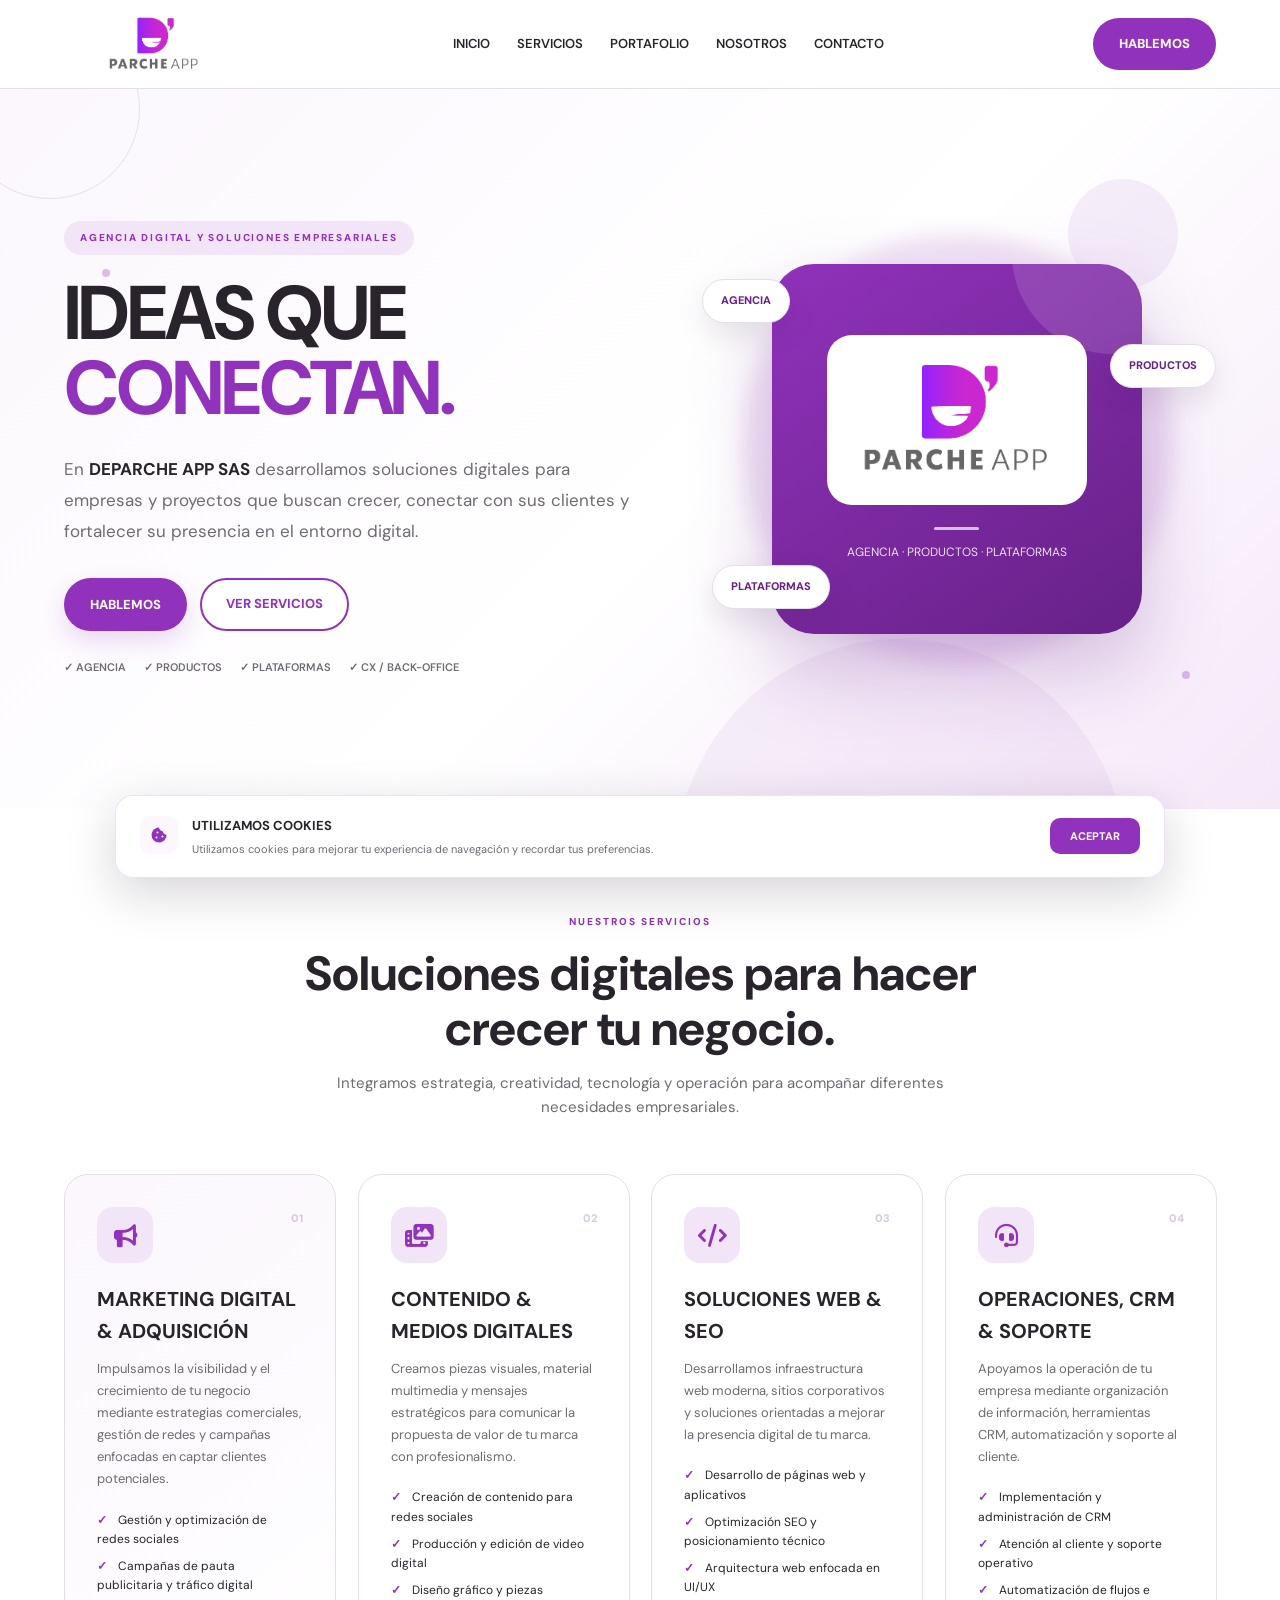
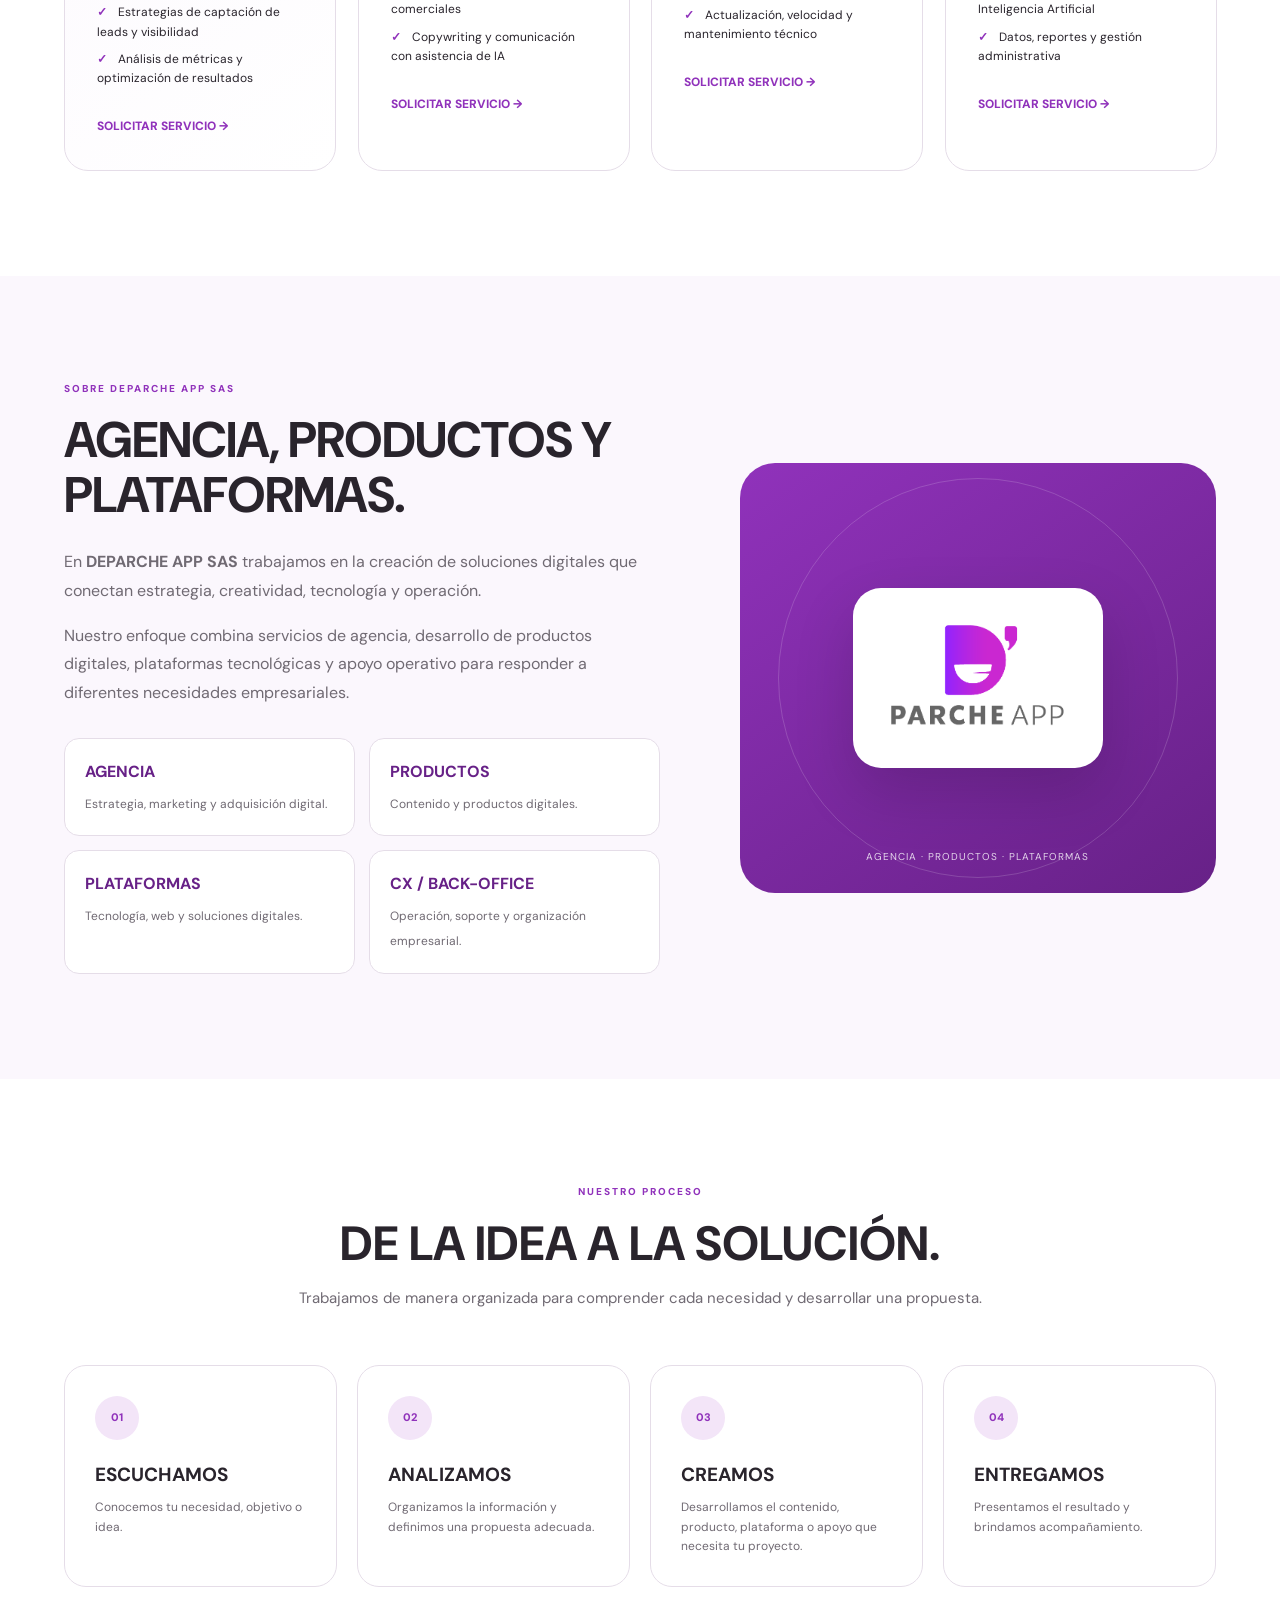
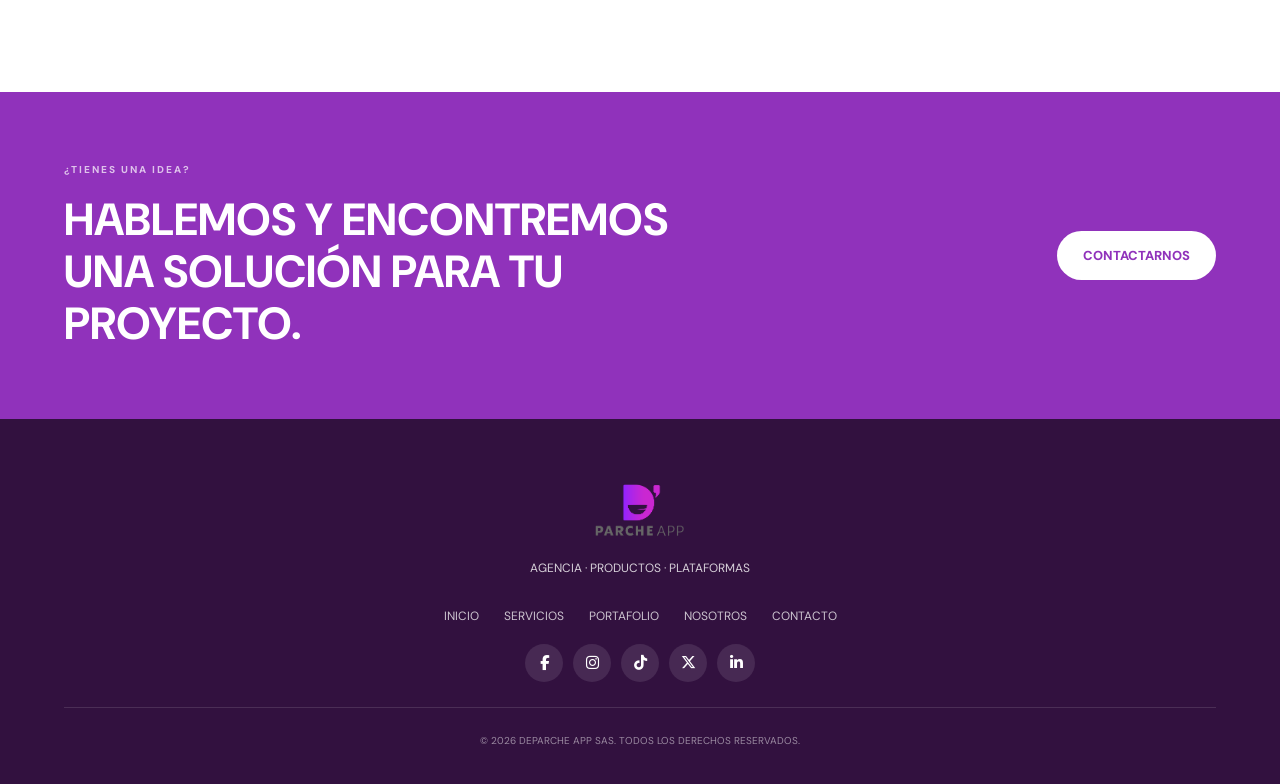
==== index.html @ 79f9743b "Update print statement from 'Hello' to 'Goodbye'" ====
<!DOCTYPE html>

<html lang="es">

<head>

<meta charset="UTF-8">

<meta
    name="viewport"
    content="width=device-width, initial-scale=1.0"
>

<meta
    name="description"
    content="DEPARCHE APP SAS - Agencia digital, productos digitales, plataformas y soluciones empresariales."
>

<title>DEPARCHE APP SAS | Agencia Digital</title>


<!-- =====================================================
     GOOGLE ANALYTICS 4
===================================================== -->

<!--
    REEMPLAZA G-TU_ID_AQUI POR TU ID REAL DE GOOGLE ANALYTICS.

    Ejemplo:
    G-ABC1234567
-->

<script
    async
    src="https://www.googletagmanager.com/gtag/js?id=G-TU_ID_AQUI"
></script>

<script>

window.dataLayer = window.dataLayer || [];

function gtag() {

    dataLayer.push(arguments);

}

gtag(
    "js",
    new Date()
);

gtag(
    "config",
    "G-TU_ID_AQUI"
);

</script>


<!-- =====================================================
     FAVICON
===================================================== -->

<link
    rel="icon"
    type="image/png"
    href="img/logo.png?v=2"
>

<link
    rel="apple-touch-icon"
    href="img/logo.png?v=2"
>


<!-- =====================================================
     FUENTE
===================================================== -->

<link
    rel="preconnect"
    href="https://fonts.googleapis.com"
>

<link
    rel="preconnect"
    href="https://fonts.gstatic.com"
    crossorigin
>

<link
    href="https://fonts.googleapis.com/css2?family=DM+Sans:wght@400;500;600;700;800&display=swap"
    rel="stylesheet"
>


<!-- =====================================================
     ICONOS
===================================================== -->

<link
    rel="stylesheet"
    href="https://cdnjs.cloudflare.com/ajax/libs/font-awesome/6.5.2/css/all.min.css"
>


<!-- =====================================================
     ESTILOS
===================================================== -->

<link
    rel="stylesheet"
    href="css/estilos.css"
>


<style>

/* =====================================================
   SELECTOR DE CONTACTO
===================================================== */

.contacto-selector {

    position: fixed;
    inset: 0;
    z-index: 9998;

    display: none;

    align-items: flex-end;
    justify-content: center;

    padding: 25px;

    background: rgba(30,15,38,0.45);

    backdrop-filter: blur(4px);
    -webkit-backdrop-filter: blur(4px);

}

.contacto-selector.active {

    display: flex;

}


.contacto-selector-card {

    position: relative;

    width: min(430px, 100%);

    padding: 32px;

    border-radius: 24px;

    background: var(--blanco);

    box-shadow:
        0 25px 70px
        rgba(0,0,0,0.25);

    animation:
        selectorEntrada 0.25s ease;

}


@keyframes selectorEntrada {

    from {

        opacity: 0;

        transform: translateY(20px);

    }

    to {

        opacity: 1;

        transform: translateY(0);

    }

}


.selector-cerrar {

    position: absolute;

    top: 13px;
    right: 15px;

    width: 35px;
    height: 35px;

    border: none;
    border-radius: 50%;

    background: var(--morado-suave);
    color: var(--morado);

    cursor: pointer;

}


.contacto-selector-card span {

    display: block;

    margin-bottom: 8px;

    color: var(--morado);

    font-size: 10px;

    font-weight: 800;

    letter-spacing: 1.5px;

}


.contacto-selector-card h2 {

    margin: 0 0 8px;

    font-size: 27px;

}


.contacto-selector-card > p {

    margin: 0 0 22px;

    color: var(--gris);

    font-size: 13px;

    line-height: 1.6;

}


.opciones-contacto {

    display: grid;

    gap: 12px;

}


.opcion-contacto {

    display: flex;

    align-items: center;

    gap: 15px;

    width: 100%;

    padding: 16px;

    border: 1px solid var(--borde);

    border-radius: 15px;

    background: var(--blanco);

    color: var(--texto);

    text-align: left;

    text-decoration: none;

    cursor: pointer;

    transition: all 0.2s ease;

    box-sizing: border-box;

}


.opcion-contacto:hover {

    transform: translateY(-2px);

    border-color:
        rgba(144,50,187,0.30);

    box-shadow:
        0 8px 22px
        rgba(60,30,70,0.08);

}


.opcion-contacto-icono {

    width: 45px;
    height: 45px;

    display: flex;

    align-items: center;
    justify-content: center;

    border-radius: 12px;

    background: var(--morado-suave);
    color: var(--morado);

    font-size: 19px;

    flex-shrink: 0;

}


.opcion-contacto strong {

    display: block;

    margin-bottom: 3px;

    color: var(--texto);

    font-size: 13px;

}


.opcion-contacto small {

    display: block;

    color: var(--gris);

    font-size: 11px;

}


/* =====================================================
   MODAL FORMULARIO
===================================================== */

.modal-inicio {

    position: fixed;

    inset: 0;

    z-index: 9999;

    display: none;

    align-items: center;
    justify-content: center;

    padding: 25px;

    background: rgba(30,15,38,0.72);

    backdrop-filter: blur(7px);
    -webkit-backdrop-filter: blur(7px);

    overflow-y: auto;

}


.modal-inicio.active {

    display: flex;

}


.modal-inicio-contenido {

    position: relative;

    width: min(650px, 100%);

    max-height: 92vh;

    overflow-y: auto;

    padding: 38px;

    border-radius: 26px;

    border:
        1px solid var(--borde);

    background: var(--blanco);

    box-shadow:
        0 30px 90px
        rgba(0,0,0,0.28);

    animation:
        modalInicioEntrada 0.25s ease;

}


@keyframes modalInicioEntrada {

    from {

        opacity: 0;

        transform:
            translateY(20px)
            scale(0.98);

    }

    to {

        opacity: 1;

        transform:
            translateY(0)
            scale(1);

    }

}


.modal-inicio-cerrar {

    position: absolute;

    top: 15px;
    right: 18px;

    width: 38px;
    height: 38px;

    border: none;
    border-radius: 50%;

    background: var(--morado-suave);
    color: var(--morado);

    font-size: 20px;

    cursor: pointer;

}


.modal-inicio-header {

    padding-right: 40px;

    margin-bottom: 25px;

}


.modal-inicio-header span {

    display: block;

    margin-bottom: 8px;

    color: var(--morado);

    font-size: 10px;

    font-weight: 800;

    letter-spacing: 1.5px;

}


.modal-inicio-header h2 {

    margin: 0 0 8px;

    font-size: 30px;

}


.modal-inicio-header p {

    margin: 0;

    color: var(--gris);

    font-size: 13px;

    line-height: 1.6;

}


.inicio-form-row {

    display: grid;

    grid-template-columns: 1fr 1fr;

    gap: 17px;

}


.inicio-campo {

    margin-bottom: 18px;

}


.inicio-campo label {

    display: block;

    margin-bottom: 7px;

    font-size: 12px;

    font-weight: 700;

}


.inicio-campo input,
.inicio-campo select,
.inicio-campo textarea {

    width: 100%;

    padding: 13px 14px;

    border: 1px solid #DED5E2;

    border-radius: 11px;

    background: var(--blanco);

    color: var(--texto);

    font-family: inherit;

    font-size: 13px;

    outline: none;

    transition: all 0.2s ease;

    box-sizing: border-box;

}


.inicio-campo input:focus,
.inicio-campo select:focus,
.inicio-campo textarea:focus {

    border-color: var(--morado);

    box-shadow:
        0 0 0 3px
        rgba(144,50,187,0.10);

}


.inicio-campo textarea {

    min-height: 110px;

    resize: vertical;

}


.modal-inicio-boton {

    width: 100%;

    min-height: 50px;

    border: none;

    cursor: pointer;

}


.modal-inicio-estado {

    min-height: 20px;

    margin-top: 12px;

    text-align: center;

    font-size: 11px;

    font-weight: 700;

}


.modal-inicio-privacidad {

    margin: 12px 0 0;

    color: #99939C;

    text-align: center;

    font-size: 9px;

    line-height: 1.5;

}


/* =====================================================
   EFECTOS DE SCROLL
===================================================== */

.scroll-reveal {

    opacity: 0;

    transform: translateY(45px);

    transition:
        opacity 0.8s ease,
        transform 0.8s cubic-bezier(0.22, 1, 0.36, 1);

    will-change: opacity, transform;

}


.scroll-reveal.visible {

    opacity: 1;

    transform: translateY(0);

}


.scroll-reveal-left {

    opacity: 0;

    transform: translateX(-55px);

    transition:
        opacity 0.8s ease,
        transform 0.9s cubic-bezier(0.22, 1, 0.36, 1);

}


.scroll-reveal-left.visible {

    opacity: 1;

    transform: translateX(0);

}


.scroll-reveal-right {

    opacity: 0;

    transform: translateX(55px);

    transition:
        opacity 0.8s ease,
        transform 0.9s cubic-bezier(0.22, 1, 0.36, 1);

}


.scroll-reveal-right.visible {

    opacity: 1;

    transform: translateX(0);

}


.scroll-scale {

    opacity: 0;

    transform: scale(0.94);

    transition:
        opacity 0.9s ease,
        transform 0.9s cubic-bezier(0.22, 1, 0.36, 1);

}


.scroll-scale.visible {

    opacity: 1;

    transform: scale(1);

}


/* =====================================================
   ANIMACIONES ESCALONADAS
===================================================== */

.reveal-delay-1 {
    transition-delay: 0.08s;
}

.reveal-delay-2 {
    transition-delay: 0.16s;
}

.reveal-delay-3 {
    transition-delay: 0.24s;
}

.reveal-delay-4 {
    transition-delay: 0.32s;
}


/* =====================================================
   COOKIES
===================================================== */

.cookie-banner {

    position: fixed;

    left: 22px;
    right: 22px;
    bottom: 22px;

    z-index: 10000;

    display: flex;

    align-items: center;
    justify-content: space-between;

    gap: 25px;

    max-width: 1050px;

    margin: 0 auto;

    padding: 20px 24px;

    border: 1px solid rgba(144,50,187,0.15);

    border-radius: 18px;

    background: rgba(255,255,255,0.96);

    box-shadow:
        0 15px 50px
        rgba(30,15,38,0.18);

    backdrop-filter: blur(12px);
    -webkit-backdrop-filter: blur(12px);

    animation:
        cookieEntrada 0.5s ease;

}


.cookie-banner.oculto {

    display: none;

}


@keyframes cookieEntrada {

    from {

        opacity: 0;

        transform: translateY(30px);

    }

    to {

        opacity: 1;

        transform: translateY(0);

    }

}


.cookie-texto {

    display: flex;

    align-items: flex-start;

    gap: 14px;

}


.cookie-icono {

    display: flex;

    align-items: center;
    justify-content: center;

    width: 38px;
    height: 38px;

    flex-shrink: 0;

    border-radius: 10px;

    background: var(--morado-suave);

    color: var(--morado);

}


.cookie-texto h3 {

    margin: 0 0 4px;

    font-size: 13px;

}


.cookie-texto p {

    margin: 0;

    color: var(--gris);

    font-size: 11px;

    line-height: 1.5;

}


.cookie-boton {

    flex-shrink: 0;

    padding: 11px 20px;

    border: none;

    border-radius: 10px;

    background: var(--morado);

    color: white;

    font-family: inherit;

    font-size: 11px;

    font-weight: 700;

    cursor: pointer;

    transition: all 0.2s ease;

}


.cookie-boton:hover {

    transform: translateY(-2px);

    opacity: 0.9;

}


/* =====================================================
   RESPONSIVE
===================================================== */

@media (max-width: 600px) {

    .contacto-selector {

        padding: 12px;

    }


    .contacto-selector-card {

        padding: 28px 22px;

    }


    .modal-inicio {

        padding: 12px;

        align-items: flex-start;

    }


    .modal-inicio-contenido {

        margin-top: 20px;

        padding: 28px 22px;

        border-radius: 22px;

        max-height: 94vh;

    }


    .inicio-form-row {

        grid-template-columns: 1fr;

        gap: 0;

    }


    .modal-inicio-header h2 {

        font-size: 25px;

    }


    .cookie-banner {

        left: 12px;
        right: 12px;
        bottom: 12px;

        flex-direction: column;

        align-items: stretch;

        gap: 15px;

        padding: 18px;

    }


    .cookie-boton {

        width: 100%;

    }

}


/* =====================================================
   RESPETO POR REDUCCIÓN DE MOVIMIENTO
===================================================== */

@media (prefers-reduced-motion: reduce) {

    .scroll-reveal,
    .scroll-reveal-left,
    .scroll-reveal-right,
    .scroll-scale {

        opacity: 1;

        transform: none;

        transition: none;

    }

}

</style>

</head>

<body>

<!-- =====================================================
     HEADER
===================================================== -->

<header class="header">

<div class="contenedor navegacion">

    <a
        href="index.html"
        class="logo"
    >

        <img
            src="img/logo.png"
            alt="DEPARCHE APP SAS"
        >

    </a>


    <nav class="menu">

        <a href="index.html">
            INICIO
        </a>

        <a href="servicios.html">
            SERVICIOS
        </a>

        <a href="portafolio.html">
            PORTAFOLIO
        </a>

        <a href="nosotros.html">
            NOSOTROS
        </a>

        <a href="contacto.html">
            CONTACTO
        </a>

    </nav>


    <a
        href="https://wa.me/573133514030?text=Hola%20DEPARCHE%20APP%20SAS,%20me%20gustaría%20conocer%20más%20sobre%20sus%20servicios."
        class="boton boton-nav"
        target="_blank"
        rel="noopener noreferrer"
    >
        HABLEMOS
    </a>


    <button
        class="menu-mobile"
        id="menuMobile"
        aria-label="Abrir menú"
    >
        ☰
    </button>

</div>


<div
    class="menu-mobile-content"
    id="menuMobileContent"
>

    <a href="index.html">
        INICIO
    </a>

    <a href="servicios.html">
        SERVICIOS
    </a>

    <a href="portafolio.html">
        PORTAFOLIO
    </a>

    <a href="nosotros.html">
        NOSOTROS
    </a>

    <a href="contacto.html">
        CONTACTO
    </a>

</div>

</header>


<!-- =====================================================
     CONTENIDO
===================================================== -->

<main>


<!-- =====================================================
     HERO
===================================================== -->

<section
    class="hero"
    id="inicio"
>

<div class="hero-fondo">

    <div class="circulo circulo-1"></div>

    <div class="circulo circulo-2"></div>

    <div class="circulo circulo-3"></div>

    <div class="punto punto-1"></div>

    <div class="punto punto-2"></div>

</div>


<div class="contenedor hero-contenido">


    <div class="hero-texto scroll-reveal-left">

        <div class="hero-badge">
            AGENCIA DIGITAL Y SOLUCIONES EMPRESARIALES
        </div>


        <h1>

            IDEAS QUE

            <span>
                CONECTAN.
            </span>

        </h1>


        <p>

            En <strong>DEPARCHE APP SAS</strong> desarrollamos
            soluciones digitales para empresas y proyectos
            que buscan crecer, conectar con sus clientes y
            fortalecer su presencia en el entorno digital.

        </p>


        <div class="hero-botones">

            <button
                type="button"
                class="boton boton-principal"
                id="botonHablemosHero"
            >
                HABLEMOS
            </button>


            <a
                href="servicios.html"
                class="boton boton-outline"
            >
                VER SERVICIOS
            </a>

        </div>


        <div class="hero-caracteristicas">

            <span>
                ✓ AGENCIA
            </span>

            <span>
                ✓ PRODUCTOS
            </span>

            <span>
                ✓ PLATAFORMAS
            </span>

            <span>
                ✓ CX / BACK-OFFICE
            </span>

        </div>

    </div>


    <div class="hero-logo-area scroll-scale">

        <div class="hero-glow"></div>


        <div class="hero-flotante flotante-1">
            AGENCIA
        </div>


        <div class="hero-flotante flotante-2">
            PLATAFORMAS
        </div>


        <div class="hero-flotante flotante-3">
            PRODUCTOS
        </div>


        <div class="hero-logo-card">

            <div class="logo-brillo"></div>


            <img
                src="img/logo.png"
                alt="DEPARCHE APP SAS"
            >


            <div class="logo-linea"></div>


            <p>
                AGENCIA · PRODUCTOS · PLATAFORMAS
            </p>

        </div>

    </div>

</div>

</section>


<!-- =====================================================
     SERVICIOS
===================================================== -->

<section
    class="seccion servicios"
    id="servicios"
>

<div class="contenedor">


    <div class="titulo-seccion scroll-reveal">

        <p class="etiqueta">
            NUESTROS SERVICIOS
        </p>


        <h2>
            Soluciones digitales para hacer crecer tu negocio.
        </h2>


        <p>
            Integramos estrategia, creatividad, tecnología
            y operación para acompañar diferentes necesidades
            empresariales.
        </p>

    </div>


    <div class="servicios-grid">


        <article class="servicio servicio-destacado scroll-reveal reveal-delay-1">

            <div class="servicio-icono">
                <i class="fa-solid fa-bullhorn"></i>
            </div>


            <span class="servicio-numero">
                01
            </span>


            <h3>
                MARKETING DIGITAL &amp; ADQUISICIÓN
            </h3>


            <p>
                Impulsamos la visibilidad y el crecimiento
                de tu negocio mediante estrategias comerciales,
                gestión de redes y campañas enfocadas en captar
                clientes potenciales.
            </p>


            <ul>

                <li>
                    Gestión y optimización de redes sociales
                </li>

                <li>
                    Campañas de pauta publicitaria y tráfico digital
                </li>

                <li>
                    Estrategias de captación de leads y visibilidad
                </li>

                <li>
                    Análisis de métricas y optimización de resultados
                </li>

            </ul>


            <a href="contacto.html">
                SOLICITAR SERVICIO →
            </a>

        </article>


        <article class="servicio scroll-reveal reveal-delay-2">

            <div class="servicio-icono">
                <i class="fa-solid fa-photo-film"></i>
            </div>


            <span class="servicio-numero">
                02
            </span>


            <h3>
                CONTENIDO &amp; MEDIOS DIGITALES
            </h3>


            <p>
                Creamos piezas visuales, material multimedia
                y mensajes estratégicos para comunicar la
                propuesta de valor de tu marca con profesionalismo.
            </p>


            <ul>

                <li>
                    Creación de contenido para redes sociales
                </li>

                <li>
                    Producción y edición de video digital
                </li>

                <li>
                    Diseño gráfico y piezas comerciales
                </li>

                <li>
                    Copywriting y comunicación con asistencia de IA
                </li>

            </ul>


            <a href="contacto.html">
                SOLICITAR SERVICIO →
            </a>

        </article>


        <article class="servicio scroll-reveal reveal-delay-3">

            <div class="servicio-icono">
                <i class="fa-solid fa-code"></i>
            </div>


            <span class="servicio-numero">
                03
            </span>


            <h3>
                SOLUCIONES WEB &amp; SEO
            </h3>


            <p>
                Desarrollamos infraestructura web moderna,
                sitios corporativos y soluciones orientadas
                a mejorar la presencia digital de tu marca.
            </p>


            <ul>

                <li>
                    Desarrollo de páginas web y aplicativos
                </li>

                <li>
                    Optimización SEO y posicionamiento técnico
                </li>

                <li>
                    Arquitectura web enfocada en UI/UX
                </li>

                <li>
                    Actualización, velocidad y mantenimiento técnico
                </li>

            </ul>


            <a href="contacto.html">
                SOLICITAR SERVICIO →
            </a>

        </article>


        <article class="servicio scroll-reveal reveal-delay-4">

            <div class="servicio-icono">
                <i class="fa-solid fa-headset"></i>
            </div>


            <span class="servicio-numero">
                04
            </span>


            <h3>
                OPERACIONES, CRM &amp; SOPORTE
            </h3>


            <p>
                Apoyamos la operación de tu empresa mediante
                organización de información, herramientas CRM,
                automatización y soporte al cliente.
            </p>


            <ul>

                <li>
                    Implementación y administración de CRM
                </li>

                <li>
                    Atención al cliente y soporte operativo
                </li>

                <li>
                    Automatización de flujos e Inteligencia Artificial
                </li>

                <li>
                    Datos, reportes y gestión administrativa
                </li>

            </ul>


            <a href="contacto.html">
                SOLICITAR SERVICIO →
            </a>

        </article>


    </div>

</div>

</section>


<!-- =====================================================
     NOSOTROS
===================================================== -->

<section
    class="seccion nosotros"
    id="nosotros"
>

<div class="contenedor nosotros-grid">


    <div class="nosotros-contenido scroll-reveal-left">

        <p class="etiqueta">
            SOBRE DEPARCHE APP SAS
        </p>


        <h2>
            AGENCIA, PRODUCTOS Y PLATAFORMAS.
        </h2>


        <p>
            En <strong>DEPARCHE APP SAS</strong> trabajamos
            en la creación de soluciones digitales que
            conectan estrategia, creatividad, tecnología
            y operación.
        </p>


        <p>
            Nuestro enfoque combina servicios de agencia,
            desarrollo de productos digitales, plataformas
            tecnológicas y apoyo operativo para responder
            a diferentes necesidades empresariales.
        </p>


        <div class="nosotros-datos">

            <div class="scroll-reveal reveal-delay-1">

                <strong>
                    AGENCIA
                </strong>

                <span>
                    Estrategia, marketing y adquisición digital.
                </span>

            </div>


            <div class="scroll-reveal reveal-delay-2">

                <strong>
                    PRODUCTOS
                </strong>

                <span>
                    Contenido y productos digitales.
                </span>

            </div>


            <div class="scroll-reveal reveal-delay-3">

                <strong>
                    PLATAFORMAS
                </strong>

                <span>
                    Tecnología, web y soluciones digitales.
                </span>

            </div>


            <div class="scroll-reveal reveal-delay-4">

                <strong>
                    CX / BACK-OFFICE
                </strong>

                <span>
                    Operación, soporte y organización empresarial.
                </span>

            </div>

        </div>

    </div>


    <div class="nosotros-visual scroll-scale">

        <div class="nosotros-circulo"></div>


        <div class="nosotros-logo">

            <img
                src="img/logo.png"
                alt="DEPARCHE APP SAS"
            >

        </div>


        <p class="nosotros-frase">
            AGENCIA · PRODUCTOS · PLATAFORMAS
        </p>

    </div>

</div>

</section>


<!-- =====================================================
     PROCESO
===================================================== -->

<section class="seccion proceso">


<div class="contenedor">


    <div class="titulo-seccion scroll-reveal">

        <p class="etiqueta">
            NUESTRO PROCESO
        </p>


        <h2>
            DE LA IDEA A LA SOLUCIÓN.
        </h2>


        <p>
            Trabajamos de manera organizada para comprender
            cada necesidad y desarrollar una propuesta.
        </p>

    </div>


    <div class="proceso-grid">


        <article class="paso scroll-reveal reveal-delay-1">

            <span>
                01
            </span>

            <h3>
                ESCUCHAMOS
            </h3>

            <p>
                Conocemos tu necesidad, objetivo o idea.
            </p>

        </article>


        <article class="paso scroll-reveal reveal-delay-2">

            <span>
                02
            </span>

            <h3>
                ANALIZAMOS
            </h3>

            <p>
                Organizamos la información y definimos
                una propuesta adecuada.
            </p>

        </article>


        <article class="paso scroll-reveal reveal-delay-3">

            <span>
                03
            </span>

            <h3>
                CREAMOS
            </h3>

            <p>
                Desarrollamos el contenido, producto,
                plataforma o apoyo que necesita tu proyecto.
            </p>

        </article>


        <article class="paso scroll-reveal reveal-delay-4">

            <span>
                04
            </span>

            <h3>
                ENTREGAMOS
            </h3>

            <p>
                Presentamos el resultado y brindamos
                acompañamiento.
            </p>

        </article>


    </div>

</div>

</section>


<!-- =====================================================
     CTA
===================================================== -->

<section class="cta scroll-scale">

<div class="contenedor cta-contenido">

    <div>

        <p class="etiqueta">
            ¿TIENES UNA IDEA?
        </p>


        <h2>
            HABLEMOS Y ENCONTREMOS UNA SOLUCIÓN PARA TU PROYECTO.
        </h2>

    </div>


    <button
        type="button"
        class="boton boton-blanco"
        id="botonContactarnosInicio"
    >
        CONTACTARNOS
    </button>

</div>

</section>

</main>


<!-- =====================================================
     SELECTOR DE CONTACTO
===================================================== -->

<div
    class="contacto-selector"
    id="contactoSelectorInicio"
    aria-hidden="true"
>

<div class="contacto-selector-card">


    <button
        type="button"
        class="selector-cerrar"
        id="cerrarSelectorInicio"
        aria-label="Cerrar"
    >
        <i class="fa-solid fa-xmark"></i>
    </button>


    <span>
        HABLEMOS
    </span>


    <h2>
        ¿CÓMO QUIERES CONTACTARNOS?
    </h2>


    <p>
        Elige el canal que prefieras para hablar
        con DEPARCHE APP SAS.
    </p>


    <div class="opciones-contacto">


        <!-- WHATSAPP -->

        <a
            href="https://wa.me/573133514030?text=Hola%20DEPARCHE%20APP%20SAS,%20me%20gustaría%20conocer%20más%20sobre%20sus%20servicios."
            class="opcion-contacto"
            target="_blank"
            rel="noopener noreferrer"
        >

            <div class="opcion-contacto-icono">
                <i class="fa-brands fa-whatsapp"></i>
            </div>


            <div>

                <strong>
                    WHATSAPP
                </strong>

                <small>
                    Escríbenos directamente
                </small>

            </div>

        </a>


        <!-- CORREO / FORMULARIO -->

        <button
            type="button"
            class="opcion-contacto"
            id="opcionCorreoInicio"
        >

            <div class="opcion-contacto-icono">
                <i class="fa-solid fa-envelope"></i>
            </div>


            <div>

                <strong>
                    CORREO ELECTRÓNICO
                </strong>

                <small>
                    Envíanos los detalles de tu proyecto
                </small>

            </div>

        </button>


    </div>

</div>

</div>


<!-- =====================================================
     MODAL FORMULARIO
===================================================== -->

<div
    class="modal-inicio"
    id="modalInicio"
    aria-hidden="true"
>

<div
    class="modal-inicio-contenido"
    role="dialog"
    aria-modal="true"
    aria-labelledby="tituloModalInicio"
>


    <button
        type="button"
        class="modal-inicio-cerrar"
        id="cerrarModalInicio"
        aria-label="Cerrar formulario"
    >
        <i class="fa-solid fa-xmark"></i>
    </button>


    <div class="modal-inicio-header">

        <span>
            HABLEMOS DE TU PROYECTO
        </span>


        <h2 id="tituloModalInicio">
            CUÉNTANOS TU IDEA.
        </h2>


        <p>
            Completa tus datos y nuestro equipo
            recibirá tu solicitud.
        </p>

    </div>


    <form id="formularioContactoInicio">


        <input
            type="hidden"
            name="access_key"
            value="834635d6-a9bf-46e1-8f74-55bf79fd12eb"
        >


        <input
            type="hidden"
            name="subject"
            value="Nueva solicitud desde Inicio - DEPARCHE APP SAS"
        >


        <input
            type="hidden"
            name="from_name"
            value="Formulario Inicio - DEPARCHE APP SAS"
        >


        <div class="inicio-form-row">


            <div class="inicio-campo">

                <label for="nombreInicio">
                    Nombre *
                </label>

                <input
                    type="text"
                    id="nombreInicio"
                    name="nombre"
                    placeholder="Tu nombre"
                    autocomplete="name"
                    required
                >

            </div>


            <div class="inicio-campo">

                <label for="empresaInicio">
                    Empresa
                </label>

                <input
                    type="text"
                    id="empresaInicio"
                    name="empresa"
                    placeholder="Nombre de tu empresa"
                    autocomplete="organization"
                >

            </div>

        </div>


        <div class="inicio-form-row">


            <div class="inicio-campo">

                <label for="emailInicio">
                    Correo electrónico *
                </label>

                <input
                    type="email"
                    id="emailInicio"
                    name="email"
                    placeholder="tu@correo.com"
                    autocomplete="email"
                    required
                >

            </div>


            <div class="inicio-campo">

                <label for="telefonoInicio">
                    Teléfono
                </label>

                <input
                    type="tel"
                    id="telefonoInicio"
                    name="telefono"
                    placeholder="+57 300 000 0000"
                    autocomplete="tel"
                >

            </div>

        </div>


        <div class="inicio-campo">

            <label for="servicioInicio">
                Servicio de interés *
            </label>


            <select
                id="servicioInicio"
                name="servicio"
                required
            >

                <option value="">
                    Selecciona un servicio
                </option>

                <option value="Marketing Digital & Adquisición">
                    Marketing Digital &amp; Adquisición
                </option>

                <option value="Contenido & Medios Digitales">
                    Contenido &amp; Medios Digitales
                </option>

                <option value="Soluciones Web & SEO">
                    Soluciones Web &amp; SEO
                </option>

                <option value="Operaciones, CRM & Soporte">
                    Operaciones, CRM &amp; Soporte
                </option>

            </select>

        </div>


        <div class="inicio-campo">

            <label for="mensajeInicio">

                Cuéntanos sobre tu proyecto

                <span style="font-weight:400; color:#999;">
                    (opcional)
                </span>

            </label>


            <textarea
                id="mensajeInicio"
                name="mensaje"
                placeholder="Cuéntanos qué necesitas..."
            ></textarea>

        </div>


        <input
            type="checkbox"
            name="botcheck"
            style="display:none"
            tabindex="-1"
            autocomplete="off"
        >


        <button
            type="submit"
            class="boton boton-principal modal-inicio-boton"
            id="botonEnviarInicio"
        >

            <span id="textoBotonInicio">
                ENVIAR SOLICITUD
            </span>

        </button>


        <p
            class="modal-inicio-estado"
            id="mensajeFormularioInicio"
            aria-live="polite"
        ></p>


        <p class="modal-inicio-privacidad">

            Al enviar este formulario, tus datos serán utilizados
            únicamente para responder a tu solicitud.

        </p>

    </form>

</div>

</div>


<!-- =====================================================
     AVISO DE COOKIES
===================================================== -->

<div
    class="cookie-banner"
    id="cookieBanner"
    role="dialog"
    aria-label="Aviso de cookies"
>

<div class="cookie-texto">

    <div class="cookie-icono">

        <i class="fa-solid fa-cookie-bite"></i>

    </div>


    <div>

        <h3>
            UTILIZAMOS COOKIES
        </h3>

        <p>
            Utilizamos cookies para mejorar tu experiencia
            de navegación y recordar tus preferencias.
        </p>

    </div>

</div>


<button
    type="button"
    class="cookie-boton"
    id="aceptarCookies"
>
    ACEPTAR
</button>

</div>


<!-- =====================================================
     FOOTER
===================================================== -->

<footer class="footer">

<div class="contenedor footer-contenido">


    <img
        src="img/logo.png"
        alt="DEPARCHE APP SAS"
        class="footer-logo"
    >


    <p>
        AGENCIA · PRODUCTOS · PLATAFORMAS
    </p>


    <div class="footer-links">

        <a href="index.html">
            INICIO
        </a>

        <a href="servicios.html">
            SERVICIOS
        </a>

        <a href="portafolio.html">
            PORTAFOLIO
        </a>

        <a href="nosotros.html">
            NOSOTROS
        </a>

        <a href="contacto.html">
            CONTACTO
        </a>

    </div>


    <!-- =================================================
         REDES SOCIALES
    ================================================= -->

    <div class="footer-redes">


        <!-- FACEBOOK -->

        <a
            href="https://www.facebook.com/share/1L8ehq9Eez/?mibextid=wwXIfr"
            aria-label="Facebook"
            target="_blank"
            rel="noopener noreferrer"
        >

            <i class="fa-brands fa-facebook-f"></i>

        </a>


        <!-- INSTAGRAM -->

        <a
            href="https://www.instagram.com/deparcheapp"
            aria-label="Instagram"
            target="_blank"
            rel="noopener noreferrer"
        >

            <i class="fa-brands fa-instagram"></i>

        </a>


        <!-- TIKTOK -->

        <a
            href="https://www.tiktok.com/@deparcheapp"
            aria-label="TikTok"
            target="_blank"
            rel="noopener noreferrer"
        >

            <i class="fa-brands fa-tiktok"></i>

        </a>


        <!-- X -->

        <a
            href="https://x.com/deparcheapp_?s=11"
            aria-label="X"
            target="_blank"
            rel="noopener noreferrer"
        >

            <i class="fa-brands fa-x-twitter"></i>

        </a>


        <!-- LINKEDIN -->

        <a
            href="https://www.linkedin.com/company/deparche"
            aria-label="LinkedIn"
            target="_blank"
            rel="noopener noreferrer"
        >

            <i class="fa-brands fa-linkedin-in"></i>

        </a>


    </div>


    <div class="footer-linea"></div>


    <p class="copyright">
        © 2026 DEPARCHE APP SAS. TODOS LOS DERECHOS RESERVADOS.
    </p>

</div>

</footer>


<!-- =====================================================
     JAVASCRIPT PRINCIPAL
===================================================== -->

<script src="js/script.js"></script>


<script>

document.addEventListener("DOMContentLoaded", function () {


    /* =====================================================
       ELEMENTOS
    ===================================================== */

    const selector =
        document.getElementById(
            "contactoSelectorInicio"
        );


    const modal =
        document.getElementById(
            "modalInicio"
        );


    const botonHero =
        document.getElementById(
            "botonHablemosHero"
        );


    const botonContactarnos =
        document.getElementById(
            "botonContactarnosInicio"
        );


    const cerrarSelector =
        document.getElementById(
            "cerrarSelectorInicio"
        );


    const opcionCorreo =
        document.getElementById(
            "opcionCorreoInicio"
        );


    const cerrarModal =
        document.getElementById(
            "cerrarModalInicio"
        );


    /* =====================================================
       ABRIR SELECTOR
    ===================================================== */

    function abrirSelectorContacto() {

        if (!selector) {
            return;
        }


        selector.classList.add("active");


        selector.setAttribute(
            "aria-hidden",
            "false"
        );


        document.body.style.overflow = "hidden";

    }


    /* =====================================================
       CERRAR SELECTOR
    ===================================================== */

    function cerrarSelectorContacto() {

        if (!selector) {
            return;
        }


        selector.classList.remove("active");


        selector.setAttribute(
            "aria-hidden",
            "true"
        );


        if (
            !modal ||
            !modal.classList.contains("active")
        ) {

            document.body.style.overflow = "";

        }

    }


    /* =====================================================
       ABRIR FORMULARIO
    ===================================================== */

    function abrirModalInicio() {

        cerrarSelectorContacto();


        if (!modal) {
            return;
        }


        modal.classList.add("active");


        modal.setAttribute(
            "aria-hidden",
            "false"
        );


        document.body.style.overflow = "hidden";


        const nombre =
            document.getElementById(
                "nombreInicio"
            );


        if (nombre) {

            setTimeout(
                function () {

                    nombre.focus();

                },
                200
            );

        }

    }


    /* =====================================================
       CERRAR FORMULARIO
    ===================================================== */

    function cerrarModalInicio() {

        if (!modal) {
            return;
        }


        modal.classList.remove("active");


        modal.setAttribute(
            "aria-hidden",
            "true"
        );


        document.body.style.overflow = "";


        const formulario =
            document.getElementById(
                "formularioContactoInicio"
            );


        if (formulario) {

            formulario.reset();

        }


        const mensaje =
            document.getElementById(
                "mensajeFormularioInicio"
            );


        if (mensaje) {

            mensaje.textContent = "";

            mensaje.style.color = "";

        }


        const textoBoton =
            document.getElementById(
                "textoBotonInicio"
            );


        if (textoBoton) {

            textoBoton.textContent =
                "ENVIAR SOLICITUD";

        }

    }


    /* =====================================================
       HABLEMOS DEL HERO
    ===================================================== */

    if (botonHero) {

        botonHero.addEventListener(
            "click",
            abrirSelectorContacto
        );

    }


    /* =====================================================
       CONTACTARNOS DEL CTA
    ===================================================== */

    if (botonContactarnos) {

        botonContactarnos.addEventListener(
            "click",
            abrirSelectorContacto
        );

    }


    /* =====================================================
       CORREO
    ===================================================== */

    if (opcionCorreo) {

        opcionCorreo.addEventListener(
            "click",
            abrirModalInicio
        );

    }


    /* =====================================================
       CERRAR SELECTOR
    ===================================================== */

    if (cerrarSelector) {

        cerrarSelector.addEventListener(
            "click",
            cerrarSelectorContacto
        );

    }


    /* =====================================================
       CERRAR MODAL
    ===================================================== */

    if (cerrarModal) {

        cerrarModal.addEventListener(
            "click",
            cerrarModalInicio
        );

    }


    /* =====================================================
       CLICK FUERA DEL SELECTOR
    ===================================================== */

    if (selector) {

        selector.addEventListener(
            "click",
            function (event) {

                if (
                    event.target === selector
                ) {

                    cerrarSelectorContacto();

                }

            }
        );

    }


    /* =====================================================
       CLICK FUERA DEL FORMULARIO
    ===================================================== */

    if (modal) {

        modal.addEventListener(
            "click",
            function (event) {

                if (
                    event.target === modal
                ) {

                    cerrarModalInicio();

                }

            }
        );

    }


    /* =====================================================
       ESC
    ===================================================== */

    document.addEventListener(
        "keydown",
        function (event) {

            if (
                event.key !== "Escape"
            ) {

                return;

            }


            if (
                modal &&
                modal.classList.contains("active")
            ) {

                cerrarModalInicio();

                return;

            }


            if (
                selector &&
                selector.classList.contains("active")
            ) {

                cerrarSelectorContacto();

            }

        }
    );


    /* =====================================================
       ENVÍO WEB3FORMS
    ===================================================== */

    const formulario =
        document.getElementById(
            "formularioContactoInicio"
        );


    if (formulario) {

        formulario.addEventListener(
            "submit",
            async function (event) {

                event.preventDefault();


                const boton =
                    document.getElementById(
                        "botonEnviarInicio"
                    );


                const texto =
                    document.getElementById(
                        "textoBotonInicio"
                    );


                const mensaje =
                    document.getElementById(
                        "mensajeFormularioInicio"
                    );


                try {

                    boton.disabled = true;

                    texto.textContent =
                        "ENVIANDO...";

                    mensaje.textContent = "";


                    const formData =
                        new FormData(
                            formulario
                        );


                    const response =
                        await fetch(
                            "https://api.web3forms.com/submit",
                            {
                                method: "POST",
                                body: formData
                            }
                        );


                    const data =
                        await response.json();


                    if (!data.success) {

                        throw new Error(
                            data.message ||
                            "No se pudo enviar el formulario."
                        );

                    }


                    /*
                     * EVENTO DE GOOGLE ANALYTICS
                     * Se registra cuando el formulario
                     * se envía correctamente.
                     */

                    if (
                        typeof gtag === "function"
                    ) {

                        gtag(
                            "event",
                            "generate_lead",
                            {
                                event_category: "Formulario",
                                event_label: "Formulario de contacto - Inicio"
                            }
                        );

                    }


                    mensaje.textContent =
                        "¡Solicitud enviada correctamente! Nos pondremos en contacto contigo.";


                    mensaje.style.color =
                        "#238636";


                    texto.textContent =
                        "ENVIADO ✓";


                    formulario.reset();


                    setTimeout(
                        function () {

                            cerrarModalInicio();

                        },
                        3000
                    );


                } catch (error) {

                    console.error(error);


                    mensaje.textContent =
                        "No pudimos enviar tu solicitud. Inténtalo nuevamente.";


                    mensaje.style.color =
                        "#c62828";


                    texto.textContent =
                        "INTENTAR NUEVAMENTE";


                } finally {

                    boton.disabled = false;

                }

            }
        );

    }


    /* =====================================================
       EFECTOS DE APARICIÓN AL HACER SCROLL
    ===================================================== */

    const elementosReveal =
        document.querySelectorAll(
            ".scroll-reveal, .scroll-reveal-left, .scroll-reveal-right, .scroll-scale"
        );


    if (
        "IntersectionObserver" in window
    ) {

        const observer =
            new IntersectionObserver(
                function (entries) {

                    entries.forEach(
                        function (entry) {

                            if (
                                entry.isIntersecting
                            ) {

                                entry.target.classList.add(
                                    "visible"
                                );

                                observer.unobserve(
                                    entry.target
                                );

                            }

                        }
                    );

                },
                {
                    threshold: 0.12,

                    rootMargin:
                        "0px 0px -50px 0px"
                }
            );


        elementosReveal.forEach(
            function (elemento) {

                observer.observe(
                    elemento
                );

            }
        );

    } else {

        elementosReveal.forEach(
            function (elemento) {

                elemento.classList.add(
                    "visible"
                );

            }
        );

    }


    /* =====================================================
       COOKIES
    ===================================================== */

    const cookieBanner =
        document.getElementById(
            "cookieBanner"
        );


    const aceptarCookies =
        document.getElementById(
            "aceptarCookies"
        );


    const cookiesAceptadas =
        localStorage.getItem(
            "deparcheCookiesAceptadas"
        );


    if (
        cookiesAceptadas === "true"
    ) {

        if (cookieBanner) {

            cookieBanner.classList.add(
                "oculto"
            );

        }

    }


    if (aceptarCookies) {

        aceptarCookies.addEventListener(
            "click",
            function () {

                localStorage.setItem(
                    "deparcheCookiesAceptadas",
                    "true"
                );


                if (cookieBanner) {

                    cookieBanner.classList.add(
                        "oculto"
                    );

                }

            }
        );

    }

});

</script>

</body>

</html>
---- css/estilos.css ----
/* =====================================================
   DEPARCHE APP SAS
   ESTILOS PRINCIPALES
===================================================== */


/* =====================================================
   VARIABLES
===================================================== */

:root {

    --morado: #9032BB;
    --morado-oscuro: #672187;
    --morado-profundo: #32113F;
    --morado-claro: #F3E5F8;
    --morado-suave: #FBF7FD;

    --blanco: #FFFFFF;

    --fondo: #FCFAFD;

    --texto: #29242C;
    --gris: #706A73;
    --gris-claro: #AAA3AE;

    --borde: #E5DDE8;

}


/* =====================================================
   RESET
===================================================== */

* {
    margin: 0;
    padding: 0;
    box-sizing: border-box;
}


html {
    scroll-behavior: smooth;
    scroll-padding-top: 90px;
}


body {

    font-family:
        "DM Sans",
        Arial,
        Helvetica,
        sans-serif;

    background:
        var(--fondo);

    color:
        var(--texto);

    line-height:
        1.6;

    overflow-x:
        hidden;

}


img {
    max-width: 100%;
    display: block;
}


a {
    text-decoration: none;
    color: inherit;
}


button,
input,
textarea,
select {
    font-family: inherit;
}


/* =====================================================
   CONTENEDOR
===================================================== */

.contenedor {

    width:
        90%;

    max-width:
        1180px;

    margin:
        0 auto;

}


/* =====================================================
   HEADER
===================================================== */

.header {

    position:
        sticky;

    top:
        0;

    z-index:
        1000;

    background:
        rgba(255, 255, 255, 0.96);

    backdrop-filter:
        blur(15px);

    -webkit-backdrop-filter:
        blur(15px);

    border-bottom:
        1px solid var(--borde);

}


.navegacion {

    min-height:
        88px;

    display:
        flex;

    align-items:
        center;

    justify-content:
        space-between;

    gap:
        25px;

}


/* =====================================================
   LOGO
===================================================== */

.logo {

    display:
        flex;

    align-items:
        center;

    flex-shrink:
        0;

}


.logo img {

    width:
        180px;

    max-height:
        65px;

    object-fit:
        contain;

}


/* =====================================================
   MENÚ DESKTOP
===================================================== */

.menu {

    display:
        flex;

    align-items:
        center;

    gap:
        27px;

}


.menu a {

    position:
        relative;

    font-size:
        13px;

    font-weight:
        600;

    padding:
        8px 0;

    transition:
        color 0.25s ease;

}


.menu a::after {

    content:
        "";

    position:
        absolute;

    left:
        0;

    bottom:
        0;

    width:
        0;

    height:
        2px;

    border-radius:
        10px;

    background:
        var(--morado);

    transition:
        width 0.25s ease;

}


.menu a:hover {

    color:
        var(--morado);

}


.menu a:hover::after {

    width:
        100%;

}


/* =====================================================
   BOTONES
===================================================== */

.boton {

    display:
        inline-flex;

    align-items:
        center;

    justify-content:
        center;

    padding:
        14px 24px;

    border-radius:
        50px;

    border:
        2px solid transparent;

    font-size:
        13px;

    font-weight:
        800;

    cursor:
        pointer;

    transition:
        all 0.25s ease;

}


.boton:focus-visible {

    outline:
        3px solid rgba(144, 50, 187, 0.25);

    outline-offset:
        3px;

}


.boton-nav {

    background:
        var(--morado);

    color:
        var(--blanco);

}


.boton-nav:hover {

    background:
        var(--morado-oscuro);

    transform:
        translateY(-2px);

}


.boton-principal {

    background:
        var(--morado);

    color:
        var(--blanco);

    box-shadow:
        0 10px 25px
        rgba(144, 50, 187, 0.18);

}


.boton-principal:hover {

    background:
        var(--morado-oscuro);

    transform:
        translateY(-2px);

}


.boton-outline {

    color:
        var(--morado);

    background:
        var(--blanco);

    border-color:
        var(--morado);

}


.boton-outline:hover {

    background:
        var(--morado-claro);

    transform:
        translateY(-2px);

}


/* =====================================================
   MENÚ MÓVIL
===================================================== */

.menu-mobile {

    display:
        none;

    border:
        none;

    background:
        transparent;

    color:
        var(--morado);

    font-size:
        28px;

    line-height:
        1;

    cursor:
        pointer;

    padding:
        8px;

}


.menu-mobile-content {

    display:
        none;

}


/* =====================================================
   HERO
===================================================== */

.hero {

    position:
        relative;

    min-height:
        720px;

    overflow:
        hidden;

    display:
        flex;

    align-items:
        center;

    background:
        linear-gradient(
            135deg,
            #FBF7FD 0%,
            #FFFFFF 55%,
            #F5E8F9 100%
        );

}


.hero-fondo {

    position:
        absolute;

    inset:
        0;

    pointer-events:
        none;

}


.circulo {

    position:
        absolute;

    border-radius:
        50%;

}


.circulo-1 {

    width:
        180px;

    height:
        180px;

    top:
        -70px;

    left:
        -40px;

    border:
        1px solid rgba(144, 50, 187, 0.15);

}


.circulo-2 {

    width:
        450px;

    height:
        450px;

    bottom:
        -280px;

    right:
        12%;

    background:
        rgba(144, 50, 187, 0.06);

}


.circulo-3 {

    width:
        110px;

    height:
        110px;

    top:
        90px;

    right:
        8%;

    background:
        rgba(144, 50, 187, 0.08);

}


.punto {

    position:
        absolute;

    width:
        8px;

    height:
        8px;

    border-radius:
        50%;

    background:
        var(--morado);

    opacity:
        0.3;

}


.punto-1 {

    top:
        25%;

    left:
        8%;

}


.punto-2 {

    bottom:
        18%;

    right:
        7%;

}


/* =====================================================
   HERO CONTENIDO
===================================================== */

.hero-contenido {

    position:
        relative;

    z-index:
        5;

    display:
        grid;

    grid-template-columns:
        1.05fr 0.95fr;

    align-items:
        center;

    gap:
        60px;

}


.hero-texto {

    max-width:
        650px;

}


.hero-badge {

    display:
        inline-flex;

    align-items:
        center;

    padding:
        9px 16px;

    border-radius:
        50px;

    background:
        var(--morado-claro);

    color:
        var(--morado);

    font-size:
        10px;

    font-weight:
        800;

    letter-spacing:
        1.8px;

    margin-bottom:
        22px;

}


.hero h1 {

    font-size:
        clamp(48px, 6vw, 76px);

    line-height:
        0.98;

    letter-spacing:
        -3px;

    margin-bottom:
        28px;

}


.hero h1 span {

    display:
        block;

    color:
        var(--morado);

}


.hero-texto > p {

    max-width:
        570px;

    color:
        var(--gris);

    font-size:
        17px;

    line-height:
        1.8;

    margin-bottom:
        32px;

}


.hero-texto > p strong {

    color:
        var(--texto);

}


.hero-botones {

    display:
        flex;

    gap:
        13px;

    flex-wrap:
        wrap;

}


.hero-caracteristicas {

    display:
        flex;

    flex-wrap:
        wrap;

    gap:
        18px;

    margin-top:
        28px;

}


.hero-caracteristicas span {

    color:
        var(--gris);

    font-size:
        11px;

    font-weight:
        600;

}


/* =====================================================
   LOGO DEL HERO
===================================================== */

.hero-logo-area {

    position:
        relative;

    min-height:
        520px;

    display:
        flex;

    align-items:
        center;

    justify-content:
        center;

}


.hero-glow {

    position:
        absolute;

    width:
        430px;

    height:
        430px;

    border-radius:
        50%;

    background:
        rgba(144, 50, 187, 0.13);

    filter:
        blur(10px);

}


.hero-logo-card {

    position:
        relative;

    width:
        370px;

    height:
        370px;

    padding:
        45px;

    border-radius:
        42px;

    display:
        flex;

    flex-direction:
        column;

    align-items:
        center;

    justify-content:
        center;

    text-align:
        center;

    background:
        linear-gradient(
            145deg,
            #9032BB,
            #672187
        );

    box-shadow:
        0 35px 80px
        rgba(103, 33, 135, 0.25);

    overflow:
        hidden;

}


.hero-logo-card img {

    position:
        relative;

    z-index:
        2;

    width:
        260px;

    height:
        170px;

    object-fit:
        contain;

    background:
        var(--blanco);

    padding:
        18px;

    border-radius:
        25px;

}


.logo-brillo {

    position:
        absolute;

    width:
        200px;

    height:
        200px;

    top:
        -110px;

    right:
        -70px;

    border-radius:
        50%;

    background:
        rgba(255, 255, 255, 0.12);

}


.logo-linea {

    width:
        45px;

    height:
        3px;

    background:
        var(--blanco);

    border-radius:
        10px;

    margin:
        22px 0 13px;

    opacity:
        0.7;

}


.hero-logo-card p {

    color:
        var(--blanco);

    font-size:
        12px;

    opacity:
        0.85;

}


/* =====================================================
   ELEMENTOS FLOTANTES
===================================================== */

.hero-flotante {

    position:
        absolute;

    z-index:
        10;

    padding:
        12px 18px;

    border-radius:
        50px;

    background:
        var(--blanco);

    border:
        1px solid var(--borde);

    box-shadow:
        0 12px 30px
        rgba(50, 20, 60, 0.10);

    color:
        var(--morado-oscuro);

    font-size:
        11px;

    font-weight:
        800;

    white-space:
        nowrap;

}


.flotante-1 {

    top:
        90px;

    left:
        5px;

}


.flotante-2 {

    bottom:
        100px;

    left:
        15px;

}


.flotante-3 {

    top:
        155px;

    right:
        0;

}


/* =====================================================
   SECCIONES
===================================================== */

.seccion {

    padding:
        105px 0;

}


.titulo-seccion {

    text-align:
        center;

    max-width:
        700px;

    margin:
        0 auto 55px;

}


.etiqueta {

    color:
        var(--morado);

    font-size:
        10px;

    font-weight:
        800;

    letter-spacing:
        2px;

    margin-bottom:
        16px;

}


.titulo-seccion h2 {

    font-size:
        clamp(34px, 4vw, 48px);

    line-height:
        1.15;

    margin-bottom:
        15px;

}


.titulo-seccion > p:last-child {

    color:
        var(--gris);

    font-size:
        15px;

}


/* =====================================================
   SERVICIOS
===================================================== */

.servicios {

    background:
        var(--blanco);

}


.servicios-grid {

    display:
        grid;

    grid-template-columns:
        repeat(4, 1fr);

    gap:
        22px;

}


.servicio {

    position:
        relative;

    padding:
        32px;

    background:
        var(--blanco);

    border:
        1px solid var(--borde);

    border-radius:
        24px;

    transition:
        all 0.3s ease;

    overflow:
        hidden;

}


.servicio::before {

    content:
        "";

    position:
        absolute;

    top:
        0;

    left:
        0;

    width:
        100%;

    height:
        4px;

    background:
        var(--morado);

    transform:
        scaleX(0);

    transform-origin:
        left;

    transition:
        transform 0.3s ease;

}


.servicio:hover {

    transform:
        translateY(-7px);

    box-shadow:
        0 20px 45px
        rgba(60, 30, 70, 0.09);

    border-color:
        rgba(144, 50, 187, 0.35);

}


.servicio:hover::before {

    transform:
        scaleX(1);

}


.servicio-destacado {

    background:
        linear-gradient(
            145deg,
            #FBF7FD,
            white
        );

}


.servicio-icono {

    width:
        56px;

    height:
        56px;

    display:
        flex;

    align-items:
        center;

    justify-content:
        center;

    background:
        var(--morado-claro);

    color:
        var(--morado);

    border-radius:
        16px;

    font-size:
        23px;

    margin-bottom:
        20px;

}


.servicio-numero {

    position:
        absolute;

    top:
        35px;

    right:
        32px;

    color:
        #D8C9DC;

    font-size:
        11px;

    font-weight:
        800;

}


.servicio h3 {

    font-size:
        20px;

    margin-bottom:
        11px;

}


.servicio > p {

    color:
        var(--gris);

    font-size:
        13px;

    line-height:
        1.7;

    margin-bottom:
        20px;

}


.servicio ul {

    list-style:
        none;

    margin-bottom:
        24px;

}


.servicio li {

    font-size:
        12px;

    margin-bottom:
        8px;

}


.servicio li::before {

    content:
        "✓";

    color:
        var(--morado);

    font-weight:
        bold;

    margin-right:
        8px;

}


.servicio > a {

    color:
        var(--morado);

    font-size:
        12px;

    font-weight:
        800;

}


.servicio > a:hover {

    color:
        var(--morado-oscuro);

}


/* =====================================================
   NOSOTROS
===================================================== */

.nosotros {

    background:
        var(--morado-suave);

}


.nosotros-grid {

    display:
        grid;

    grid-template-columns:
        1fr 0.8fr;

    align-items:
        center;

    gap:
        80px;

}


.nosotros-contenido h2 {

    font-size:
        clamp(36px, 4vw, 50px);

    line-height:
        1.1;

    letter-spacing:
        -1px;

    margin-bottom:
        25px;

}


.nosotros-contenido > p:not(.etiqueta) {

    color:
        var(--gris);

    margin-bottom:
        16px;

    line-height:
        1.8;

}


.nosotros-datos {

    display:
        grid;

    grid-template-columns:
        1fr 1fr;

    gap:
        14px;

    margin-top:
        30px;

}


.nosotros-datos div {

    padding:
        20px;

    background:
        var(--blanco);

    border:
        1px solid var(--borde);

    border-radius:
        15px;

}


.nosotros-datos strong {

    display:
        block;

    color:
        var(--morado-oscuro);

    margin-bottom:
        5px;

}


.nosotros-datos span {

    color:
        var(--gris);

    font-size:
        12px;

}


.nosotros-visual {

    position:
        relative;

    min-height:
        430px;

    border-radius:
        35px;

    background:
        linear-gradient(
            145deg,
            #9032BB,
            #672187
        );

    display:
        flex;

    align-items:
        center;

    justify-content:
        center;

    overflow:
        hidden;

}


.nosotros-circulo {

    position:
        absolute;

    width:
        400px;

    height:
        400px;

    border-radius:
        50%;

    border:
        1px solid
        rgba(255, 255, 255, 0.16);

}


.nosotros-logo {

    position:
        relative;

    z-index:
        2;

    width:
        250px;

    height:
        180px;

    padding:
        25px;

    background:
        var(--blanco);

    border-radius:
        28px;

    display:
        flex;

    align-items:
        center;

    justify-content:
        center;

    box-shadow:
        0 25px 60px
        rgba(0, 0, 0, 0.15);

}


.nosotros-logo img {

    width:
        100%;

    height:
        100%;

    object-fit:
        contain;

}


.nosotros-frase {

    position:
        absolute;

    bottom:
        28px;

    color:
        var(--blanco);

    font-size:
        10px;

    letter-spacing:
        1px;

    opacity:
        0.8;

}


/* =====================================================
   PROCESO
===================================================== */

.proceso {

    background:
        var(--blanco);

}


.proceso-grid {

    display:
        grid;

    grid-template-columns:
        repeat(4, 1fr);

    gap:
        20px;

}


.paso {

    padding:
        30px;

    border:
        1px solid var(--borde);

    border-radius:
        22px;

    transition:
        all 0.25s ease;

}


.paso:hover {

    transform:
        translateY(-5px);

    border-color:
        rgba(144, 50, 187, 0.35);

    box-shadow:
        0 15px 35px
        rgba(60, 30, 70, 0.07);

}


.paso span {

    display:
        inline-flex;

    width:
        44px;

    height:
        44px;

    align-items:
        center;

    justify-content:
        center;

    border-radius:
        50%;

    background:
        var(--morado-claro);

    color:
        var(--morado);

    font-size:
        11px;

    font-weight:
        800;

    margin-bottom:
        20px;

}


.paso h3 {

    font-size:
        19px;

    margin-bottom:
        8px;

}


.paso p {

    color:
        var(--gris);

    font-size:
        12px;

}


/* =====================================================
   CTA
===================================================== */

.cta {

    background:
        var(--morado);

    color:
        var(--blanco);

    padding:
        70px 0;

}


.cta-contenido {

    display:
        flex;

    align-items:
        center;

    justify-content:
        space-between;

    gap:
        35px;

}


.cta .etiqueta {

    color:
        rgba(255, 255, 255, 0.7);

}


.cta h2 {

    max-width:
        650px;

    font-size:
        clamp(30px, 4vw, 45px);

    line-height:
        1.15;

}


.boton-blanco {

    background:
        var(--blanco);

    color:
        var(--morado);

    white-space:
        nowrap;

}


.boton-blanco:hover {

    background:
        var(--morado-claro);

    transform:
        translateY(-2px);

}


/* =====================================================
   CONTACTO
===================================================== */

.contacto {

    background:
        #FCFAFD;

}


.contacto-grid {

    display:
        grid;

    grid-template-columns:
        0.85fr 1.15fr;

    align-items:
        center;

    gap:
        90px;

}


.contacto-info {

    max-width:
        480px;

}


.contacto-info h2 {

    font-size:
        clamp(38px, 4vw, 54px);

    line-height:
        1.08;

    letter-spacing:
        -1.5px;

    margin-bottom:
        25px;

}


.contacto-info > p:not(.etiqueta) {

    color:
        var(--gris);

    font-size:
        15px;

    line-height:
        1.8;

}


.contacto-datos {

    margin-top:
        35px;

    display:
        flex;

    flex-direction:
        column;

    gap:
        13px;

}


.contacto-item {

    display:
        flex;

    align-items:
        center;

    gap:
        15px;

    padding:
        16px 18px;

    background:
        var(--blanco);

    border:
        1px solid var(--borde);

    border-radius:
        15px;

    transition:
        all 0.2s ease;

}


a.contacto-item:hover {

    border-color:
        var(--morado);

    transform:
        translateX(4px);

    box-shadow:
        0 8px 20px
        rgba(144, 50, 187, 0.08);

}


.contacto-icono {

    width:
        44px;

    height:
        44px;

    flex-shrink:
        0;

    display:
        flex;

    align-items:
        center;

    justify-content:
        center;

    background:
        var(--morado-claro);

    color:
        var(--morado);

    border-radius:
        12px;

    font-weight:
        bold;

    font-size:
        18px;

}


.contacto-item strong {

    display:
        block;

    font-size:
        13px;

    margin-bottom:
        2px;

}


.contacto-item span {

    display:
        block;

    color:
        var(--gris);

    font-size:
        11px;

}


/* =====================================================
   REDES SOCIALES
===================================================== */

.redes-sociales {

    margin-top:
        30px;

}


.redes-sociales > p {

    color:
        var(--gris);

    font-size:
        11px;

    font-weight:
        700;

    margin-bottom:
        12px;

}


.redes-botones {

    display:
        flex;

    gap:
        10px;

    flex-wrap:
        wrap;

}


.red-social {

    display:
        inline-flex;

    align-items:
        center;

    gap:
        9px;

    padding:
        10px 15px;

    background:
        var(--blanco);

    border:
        1px solid var(--borde);

    border-radius:
        50px;

    font-size:
        11px;

    font-weight:
        700;

    transition:
        all 0.25s ease;

}


.red-social:hover {

    transform:
        translateY(-3px);

    border-color:
        var(--morado);

    color:
        var(--morado);

    box-shadow:
        0 8px 20px
        rgba(144, 50, 187, 0.12);

}


.red-icono {

    width:
        27px;

    height:
        27px;

    display:
        flex;

    align-items:
        center;

    justify-content:
        center;

    border-radius:
        50%;

    background:
        var(--morado-claro);

    color:
        var(--morado);

    font-size:
        15px;

    font-weight:
        800;

}


/* =====================================================
   FORMULARIO
===================================================== */

.formulario-contenedor {

    background:
        var(--blanco);

    padding:
        42px;

    border:
        1px solid var(--borde);

    border-radius:
        28px;

    box-shadow:
        0 25px 60px
        rgba(60, 30, 70, 0.08);

}


.formulario-titulo > span {

    display:
        block;

    color:
        var(--morado);

    font-size:
        9px;

    font-weight:
        800;

    letter-spacing:
        1.5px;

    margin-bottom:
        8px;

}


.formulario-titulo h3 {

    font-size:
        25px;

    margin-bottom:
        5px;

}


.formulario-titulo p {

    color:
        var(--gris);

    font-size:
        13px;

    margin-bottom:
        28px;

}


.form-row {

    display:
        grid;

    grid-template-columns:
        1fr 1fr;

    gap:
        18px;

}


.campo {

    margin-bottom:
        20px;

}


.campo label {

    display:
        block;

    font-size:
        12px;

    font-weight:
        700;

    margin-bottom:
        7px;

}


.campo input,
.campo select,
.campo textarea {

    width:
        100%;

    padding:
        14px 15px;

    border:
        1px solid #DED5E2;

    border-radius:
        11px;

    background:
        var(--blanco);

    color:
        var(--texto);

    font-size:
        13px;

    outline:
        none;

    transition:
        all 0.2s ease;

}


.campo input::placeholder,
.campo textarea::placeholder {

    color:
        var(--gris-claro);

}


.campo input:focus,
.campo select:focus,
.campo textarea:focus {

    border-color:
        var(--morado);

    box-shadow:
        0 0 0 3px
        rgba(144, 50, 187, 0.10);

}


.campo textarea {

    min-height:
        125px;

    resize:
        vertical;

}


.campo select {

    cursor:
        pointer;

}


.boton-enviar {

    width:
        100%;

    min-height:
        52px;

}


.formulario-nota {

    margin-top:
        15px;

    text-align:
        center;

    color:
        #99939C;

    font-size:
        10px;

}


/* =====================================================
   FOOTER
===================================================== */

.footer {

    background:
        var(--morado-profundo);

    color:
        var(--blanco);

    padding:
        60px 0 35px;

    text-align:
        center;

}


.footer-logo {

    width:
        155px;

    max-height:
        65px;

    object-fit:
        contain;

    margin:
        0 auto 15px;

}


.footer-contenido > p {

    opacity:
        0.8;

    font-size:
        12px;

}


.footer-links {

    display:
        flex;

    justify-content:
        center;

    flex-wrap:
        wrap;

    gap:
        25px;

    margin:
        28px 0 18px;

}


.footer-links a {

    font-size:
        12px;

    opacity:
        0.75;

    transition:
        all 0.2s ease;

}


.footer-links a:hover {

    color:
        #DFA9ED;

    opacity:
        1;

}


/* =====================================================
   REDES FOOTER
===================================================== */

.footer-redes {

    display:
        flex;

    justify-content:
        center;

    gap:
        10px;

    margin:
        18px 0 25px;

}


.footer-redes a {

    width:
        38px;

    height:
        38px;

    display:
        flex;

    align-items:
        center;

    justify-content:
        center;

    border-radius:
        50%;

    background:
        rgba(255, 255, 255, 0.10);

    color:
        var(--blanco);

    font-size:
        15px;

    font-weight:
        800;

    transition:
        all 0.25s ease;

}


.footer-redes a:hover {

    background:
        var(--blanco);

    color:
        var(--morado);

    transform:
        translateY(-3px);

}


.footer-linea {

    width:
        100%;

    height:
        1px;

    background:
        rgba(255, 255, 255, 0.12);

    margin:
        25px 0;

}


.copyright {

    font-size:
        10px !important;

    opacity:
        0.5 !important;

}


/* =====================================================
   TABLET
===================================================== */

@media (max-width: 1050px) {


    .menu {

        gap:
            18px;

    }


    .hero-contenido {

        grid-template-columns:
            1fr;

        text-align:
            center;

        gap:
            30px;

    }


    .hero-texto {

        max-width:
            700px;

        margin:
            0 auto;

    }


    .hero-texto > p {

        margin-left:
            auto;

        margin-right:
            auto;

    }


    .hero-botones,
    .hero-caracteristicas {

        justify-content:
            center;

    }


    .hero-logo-area {

        min-height:
            440px;

    }


    .hero-logo-card {

        width:
            340px;

        height:
            340px;

    }


    .servicios-grid {

        grid-template-columns:
            repeat(2, 1fr);

    }


    .nosotros-grid {

        grid-template-columns:
            1fr;

    }


    .nosotros-contenido {

        max-width:
            750px;

        margin:
            0 auto;

    }


    .nosotros-visual {

        max-width:
            650px;

        width:
            100%;

        margin:
            0 auto;

    }


    .proceso-grid {

        grid-template-columns:
            repeat(2, 1fr);

    }


    .contacto-grid {

        grid-template-columns:
            1fr;

        gap:
            50px;

    }


    .contacto-info {

        max-width:
            650px;

        margin:
            0 auto;

        text-align:
            center;

    }


    .contacto-datos {

        max-width:
            520px;

        margin:
            35px auto 0;

    }


    .redes-botones {

        justify-content:
            center;

    }


    .formulario-contenedor {

        max-width:
            700px;

        width:
            100%;

        margin:
            0 auto;

    }


    .cta-contenido {

        flex-direction:
            column;

        text-align:
            center;

    }

}


/* =====================================================
   CELULAR
===================================================== */

@media (max-width: 700px) {


    .contenedor {

        width:
            91%;

    }


    .navegacion {

        min-height:
            75px;

    }


    .logo img {

        width:
            145px;

        max-height:
            55px;

    }


    .menu,
    .boton-nav {

        display:
            none;

    }


    .menu-mobile {

        display:
            block;

    }


    .menu-mobile-content {

        padding:
            10px 5% 20px;

        background:
            var(--blanco);

        border-top:
            1px solid var(--borde);

    }


    .menu-mobile-content.active {

        display:
            flex;

        flex-direction:
            column;

        gap:
            5px;

    }


    .menu-mobile-content a {

        padding:
            13px;

        border-radius:
            10px;

        font-size:
            13px;

        font-weight:
            600;

        transition:
            all 0.2s ease;

    }


    .menu-mobile-content a:hover {

        background:
            var(--morado-claro);

        color:
            var(--morado);

    }


    /* HERO */

    .hero {

        min-height:
            auto;

        padding:
            70px 0 80px;

    }


    .hero h1 {

        font-size:
            43px;

        letter-spacing:
            -1.8px;

    }


    .hero-badge {

        font-size:
            8px;

        letter-spacing:
            1.3px;

        text-align:
            center;

    }


    .hero-texto > p {

        font-size:
            15px;

    }


    .hero-botones {

        flex-direction:
            column;

        align-items:
            stretch;

    }


    .hero-botones .boton {

        width:
            100%;

    }


    .hero-caracteristicas {

        flex-direction:
            column;

        gap:
            8px;

    }


    /* LOGO HERO */

    .hero-logo-area {

        min-height:
            350px;

    }


    .hero-logo-card {

        width:
            290px;

        height:
            290px;

        padding:
            30px;

        border-radius:
            32px;

    }


    .hero-logo-card img {

        width:
            200px;

        height:
            120px;

        padding:
            14px;

        border-radius:
            20px;

    }


    .hero-glow {

        width:
            320px;

        height:
            320px;

    }


    .hero-flotante {

        font-size:
            9px;

        padding:
            9px 12px;

    }


    .flotante-1 {

        top:
            35px;

        left:
            0;

    }


    .flotante-2 {

        bottom:
            25px;

        left:
            0;

    }


    .flotante-3 {

        top:
            75px;

        right:
            0;

    }


    /* SECCIONES */

    .seccion {

        padding:
            75px 0;

    }


    .titulo-seccion {

        margin-bottom:
            38px;

    }


    .titulo-seccion h2 {

        font-size:
            34px;

    }


    /* SERVICIOS */

    .servicios-grid {

        grid-template-columns:
            1fr;

    }


    .servicio {

        padding:
            28px;

    }


    /* NOSOTROS */

    .nosotros-datos {

        grid-template-columns:
            1fr;

    }


    .nosotros-visual {

        min-height:
            330px;

    }


    .nosotros-logo {

        width:
            190px;

        height:
            140px;

        padding:
            20px;

    }


    .nosotros-frase {

        font-size:
            9px;

        text-align:
            center;

        width:
            100%;

        padding:
            0 15px;

    }


    /* PROCESO */

    .proceso-grid {

        grid-template-columns:
            1fr;

    }


    /* CONTACTO */

    .formulario-contenedor {

        padding:
            25px;

        border-radius:
            22px;

    }


    .form-row {

        grid-template-columns:
            1fr;

        gap:
            0;

    }


    .contacto {

        padding:
            75px 0;

    }


    .contacto-info h2 {

        font-size:
            38px;

    }


    .contacto-item {

        text-align:
            left;

    }


    /* CTA */

    .cta {

        padding:
            55px 0;

    }


    .cta h2 {

        font-size:
            30px;

    }


    /* FOOTER */

    .footer {

        padding:
            50px 0 30px;

    }


    .footer-links {

        gap:
            15px;

    }


}


/* =====================================================
   CELULARES MUY PEQUEÑOS
===================================================== */

@media (max-width: 400px) {


    .hero h1 {

        font-size:
            38px;

    }


    .hero-logo-card {

        width:
            260px;

        height:
            260px;

    }


    .hero-logo-card img {

        width:
            180px;

        height:
            105px;

    }


    .hero-glow {

        width:
            290px;

        height:
            290px;

    }


    .hero-flotante {

        font-size:
            8px;

        padding:
            8px 10px;

    }


    .formulario-contenedor {

        padding:
            20px;

    }


}


/* =====================================================
   ANIMACIONES
===================================================== */

@keyframes aparecer {

    from {

        opacity:
            0;

        transform:
            translateY(20px);

    }

    to {

        opacity:
            1;

        transform:
            translateY(0);

    }

}


.hero-texto {

    animation:
        aparecer 0.8s ease both;

}


.hero-logo-area {

    animation:
        aparecer 0.9s ease 0.15s both;

}


/* =====================================================
   ACCESIBILIDAD
===================================================== */

@media (prefers-reduced-motion: reduce) {

    html {
        scroll-behavior:
            auto;
    }

    *,
    *::before,
    *::after {
        animation-duration:
            0.01ms !important;

        animation-iteration-count:
            1 !important;

        transition-duration:
            0.01ms !important;
    }

}
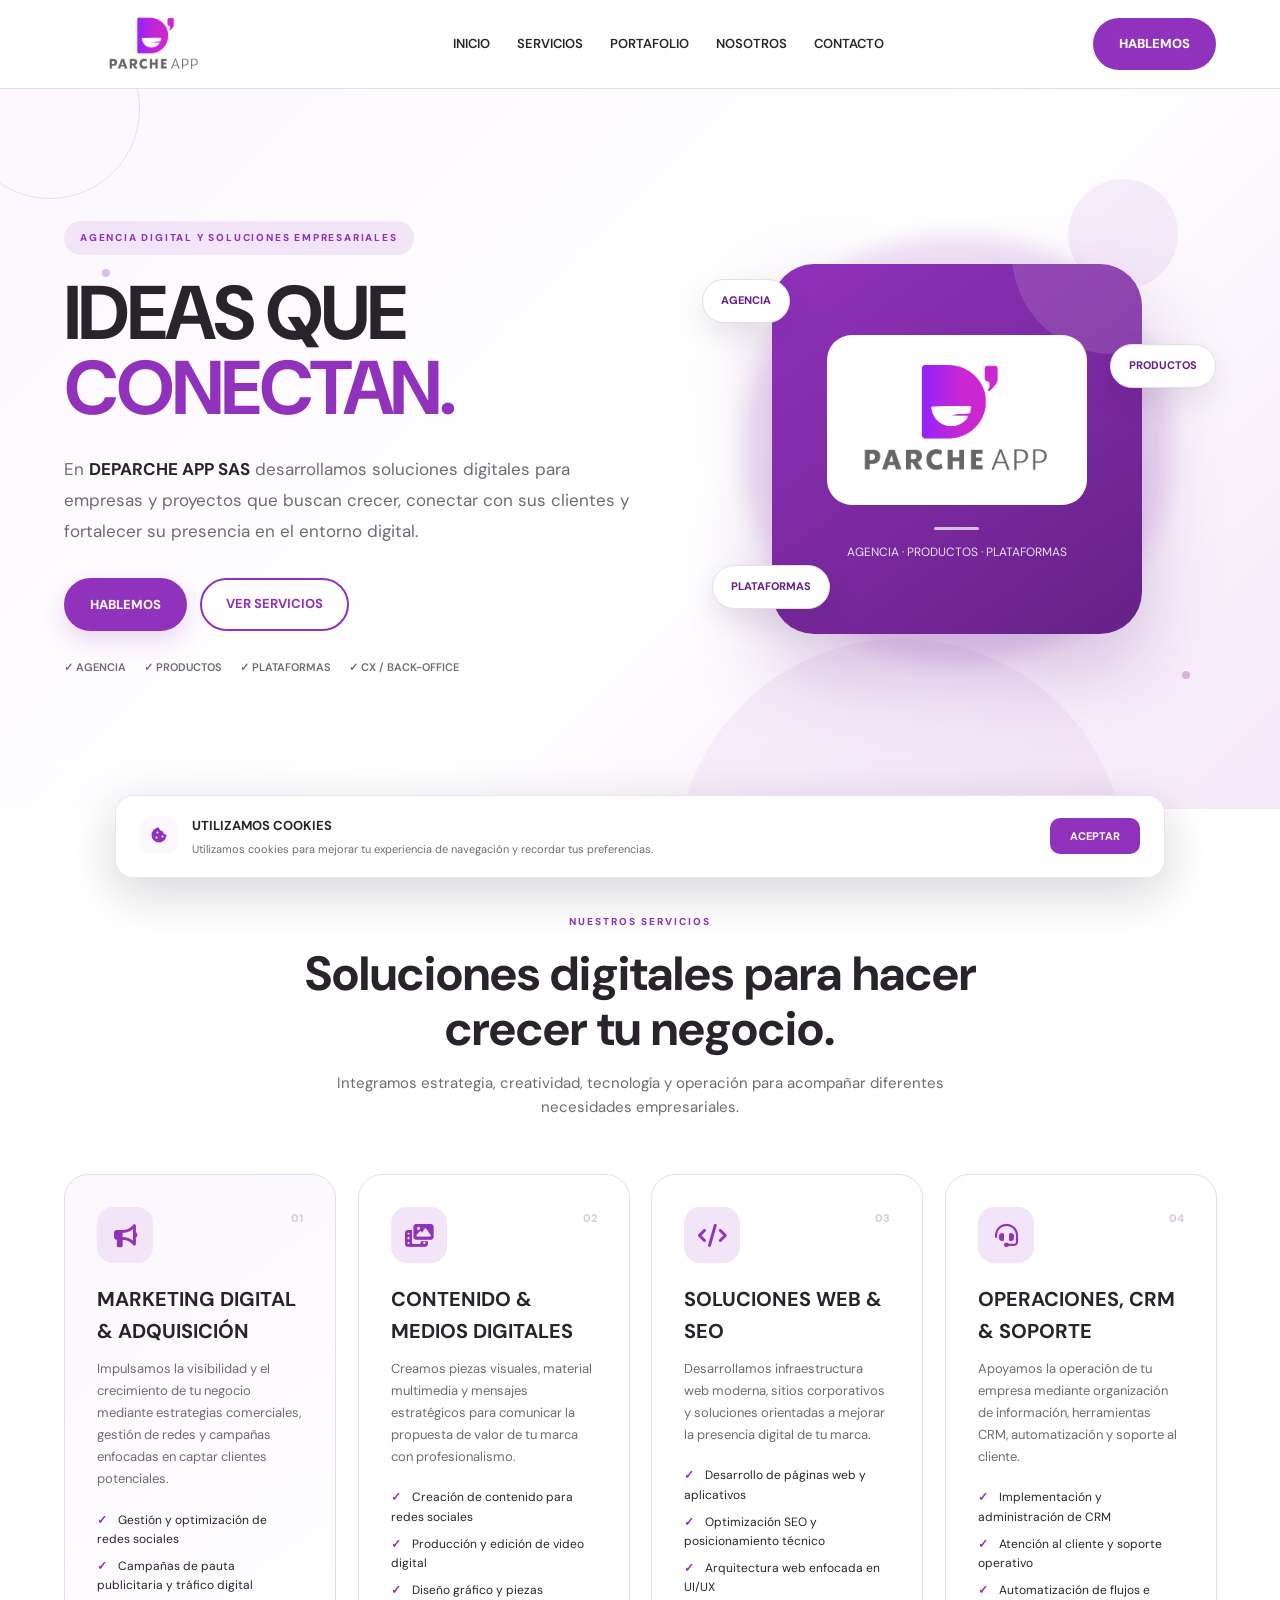
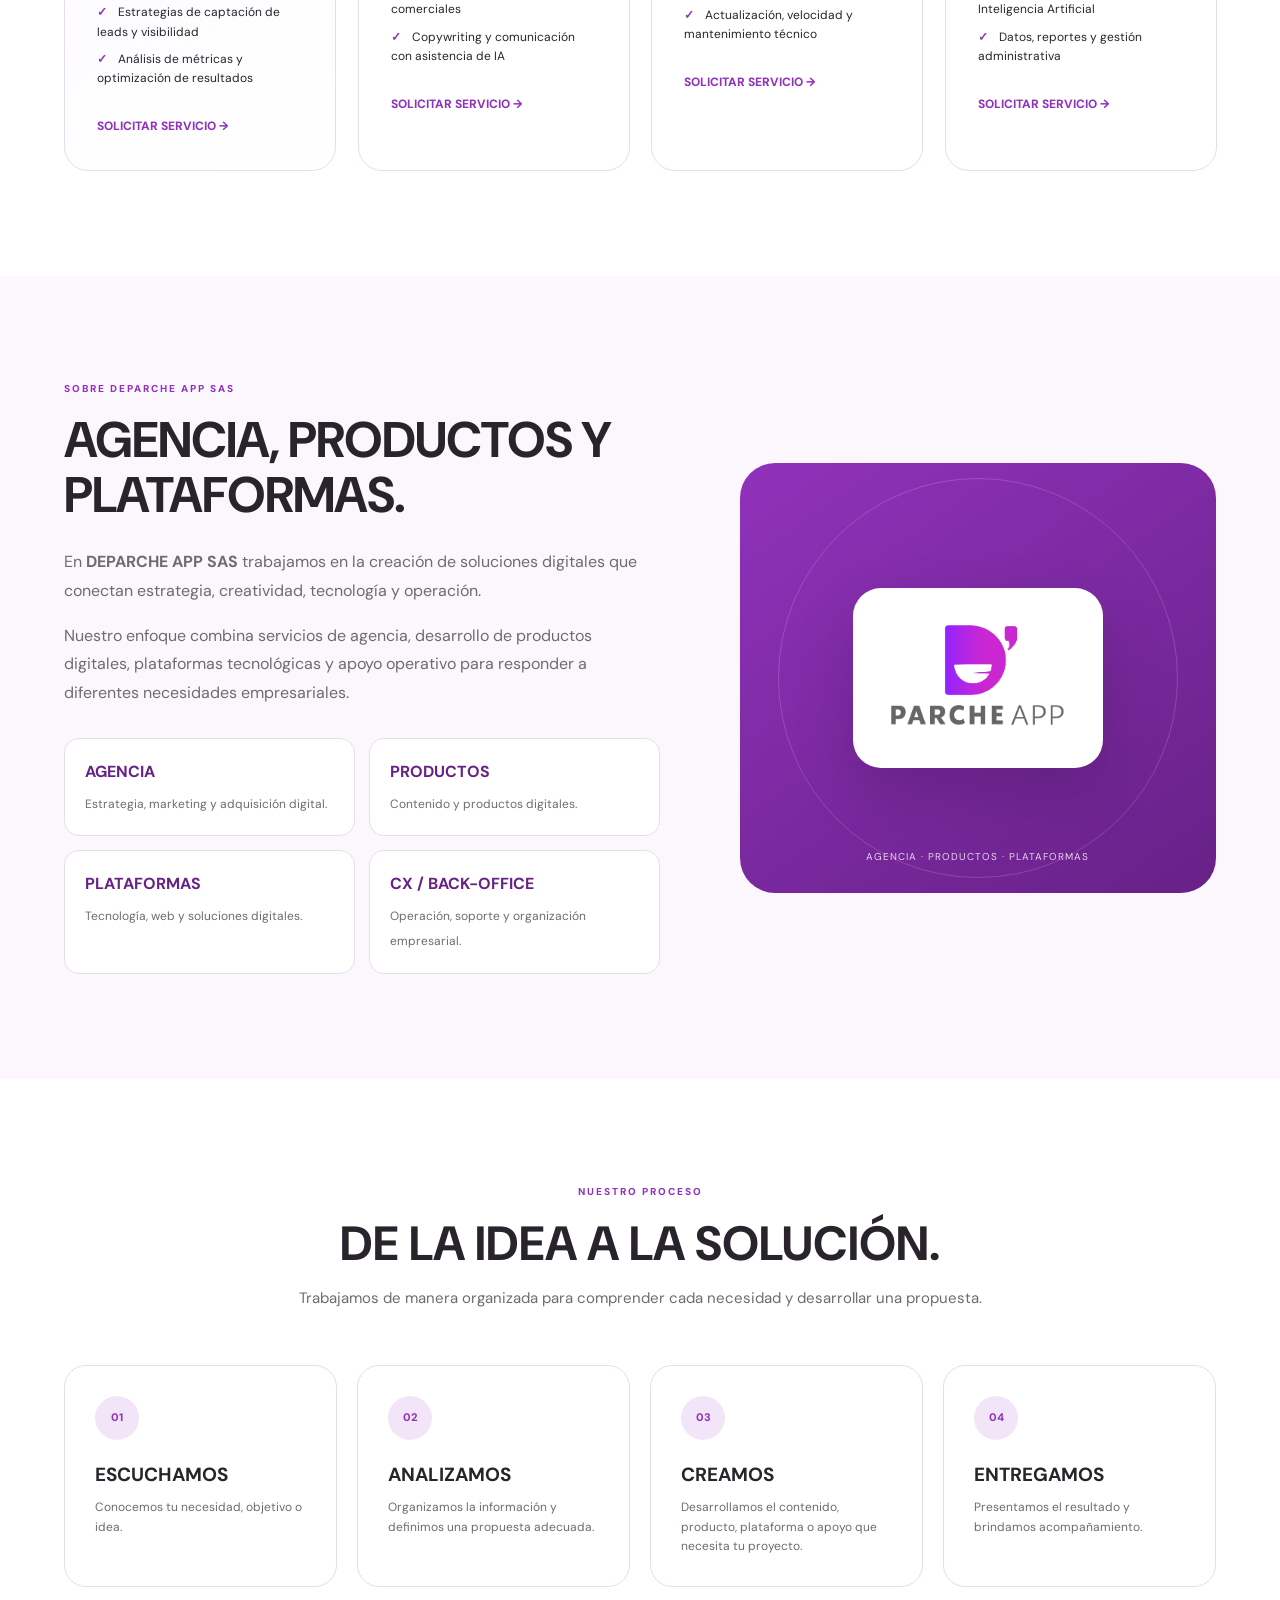
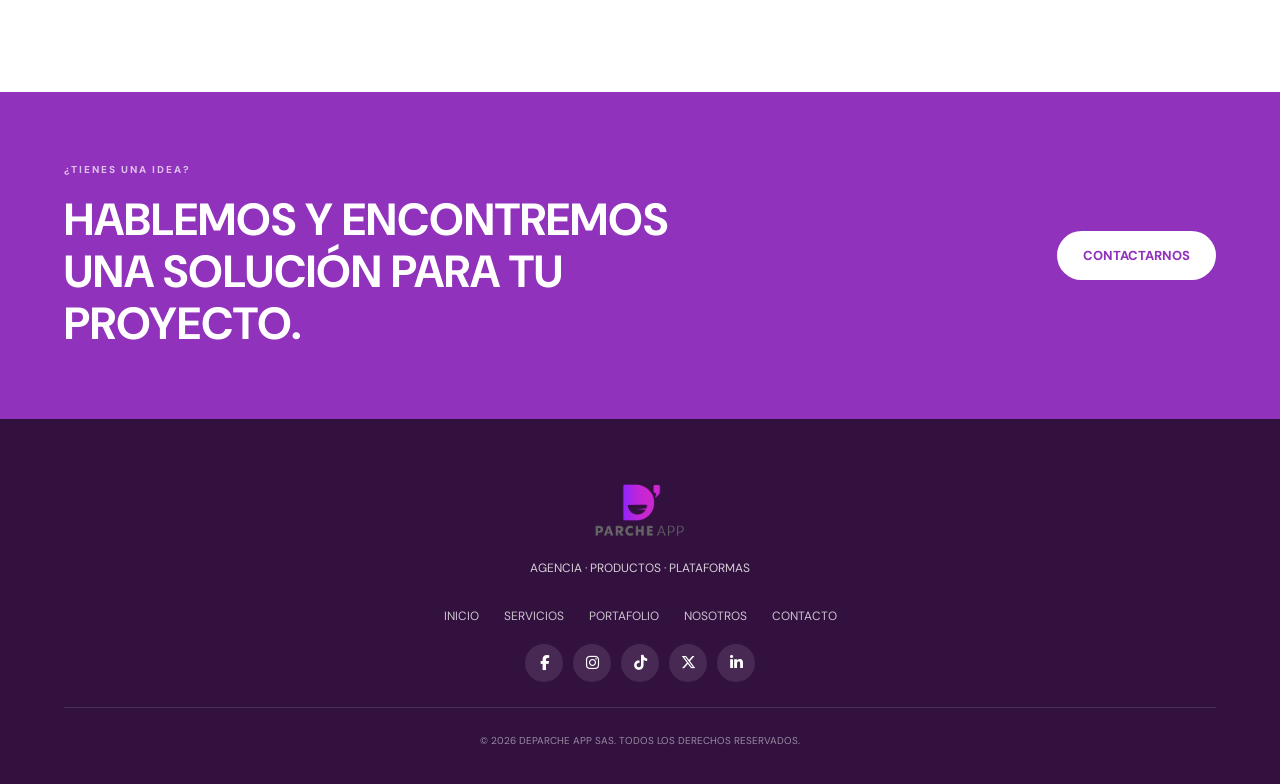
==== commit 0b377f5c: "Update index.html" ====
--- a/index.html
+++ b/index.html
@@ -23,16 +23,9 @@
      GOOGLE ANALYTICS 4
 ===================================================== -->
 
-<!--
-    REEMPLAZA G-TU_ID_AQUI POR TU ID REAL DE GOOGLE ANALYTICS.
-
-    Ejemplo:
-    G-ABC1234567
--->
-
 <script
     async
-    src="https://www.googletagmanager.com/gtag/js?id=G-TU_ID_AQUI"
+    src="https://www.googletagmanager.com/gtag/js?id=G-V4Z0LSDWHV"
 ></script>
 
 <script>
@@ -40,19 +33,17 @@
 window.dataLayer = window.dataLayer || [];
 
 function gtag() {
-
     dataLayer.push(arguments);
-
 }
 
 gtag(
-    "js",
+    'js',
     new Date()
 );
 
 gtag(
-    "config",
-    "G-TU_ID_AQUI"
+    'config',
+    'G-V4Z0LSDWHV'
 );
 
 </script>
@@ -1822,7 +1813,9 @@
         id="cerrarSelectorInicio"
         aria-label="Cerrar"
     >
+
         <i class="fa-solid fa-xmark"></i>
+
     </button>
 
 
@@ -1855,7 +1848,9 @@
         >
 
             <div class="opcion-contacto-icono">
+
                 <i class="fa-brands fa-whatsapp"></i>
+
             </div>
 
 
@@ -1883,7 +1878,9 @@
         >
 
             <div class="opcion-contacto-icono">
+
                 <i class="fa-solid fa-envelope"></i>
+
             </div>
 
 
@@ -1933,7 +1930,9 @@
         id="cerrarModalInicio"
         aria-label="Cerrar formulario"
     >
+
         <i class="fa-solid fa-xmark"></i>
+
     </button>
 
 
@@ -2816,28 +2815,6 @@
                     }
 
 
-                    /*
-                     * EVENTO DE GOOGLE ANALYTICS
-                     * Se registra cuando el formulario
-                     * se envía correctamente.
-                     */
-
-                    if (
-                        typeof gtag === "function"
-                    ) {
-
-                        gtag(
-                            "event",
-                            "generate_lead",
-                            {
-                                event_category: "Formulario",
-                                event_label: "Formulario de contacto - Inicio"
-                            }
-                        );
-
-                    }
-
-
                     mensaje.textContent =
                         "¡Solicitud enviada correctamente! Nos pondremos en contacto contigo.";
 
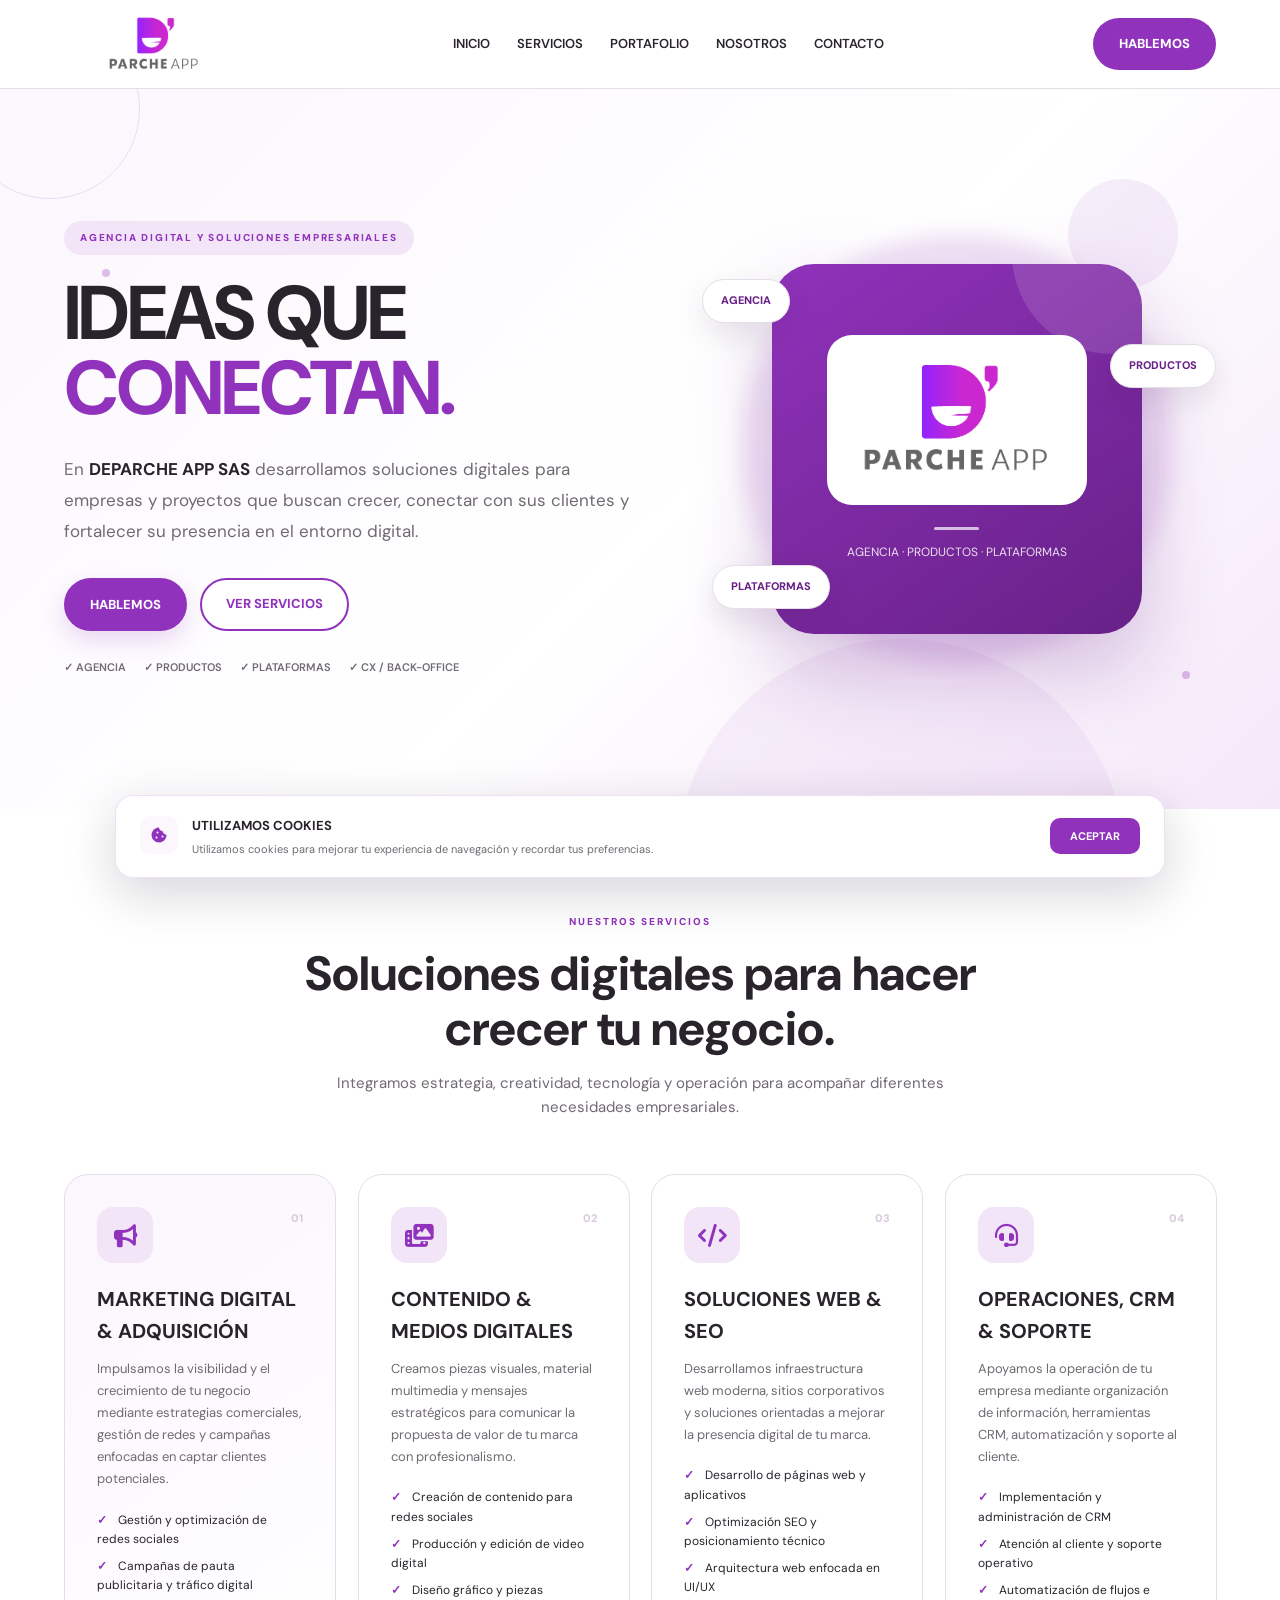
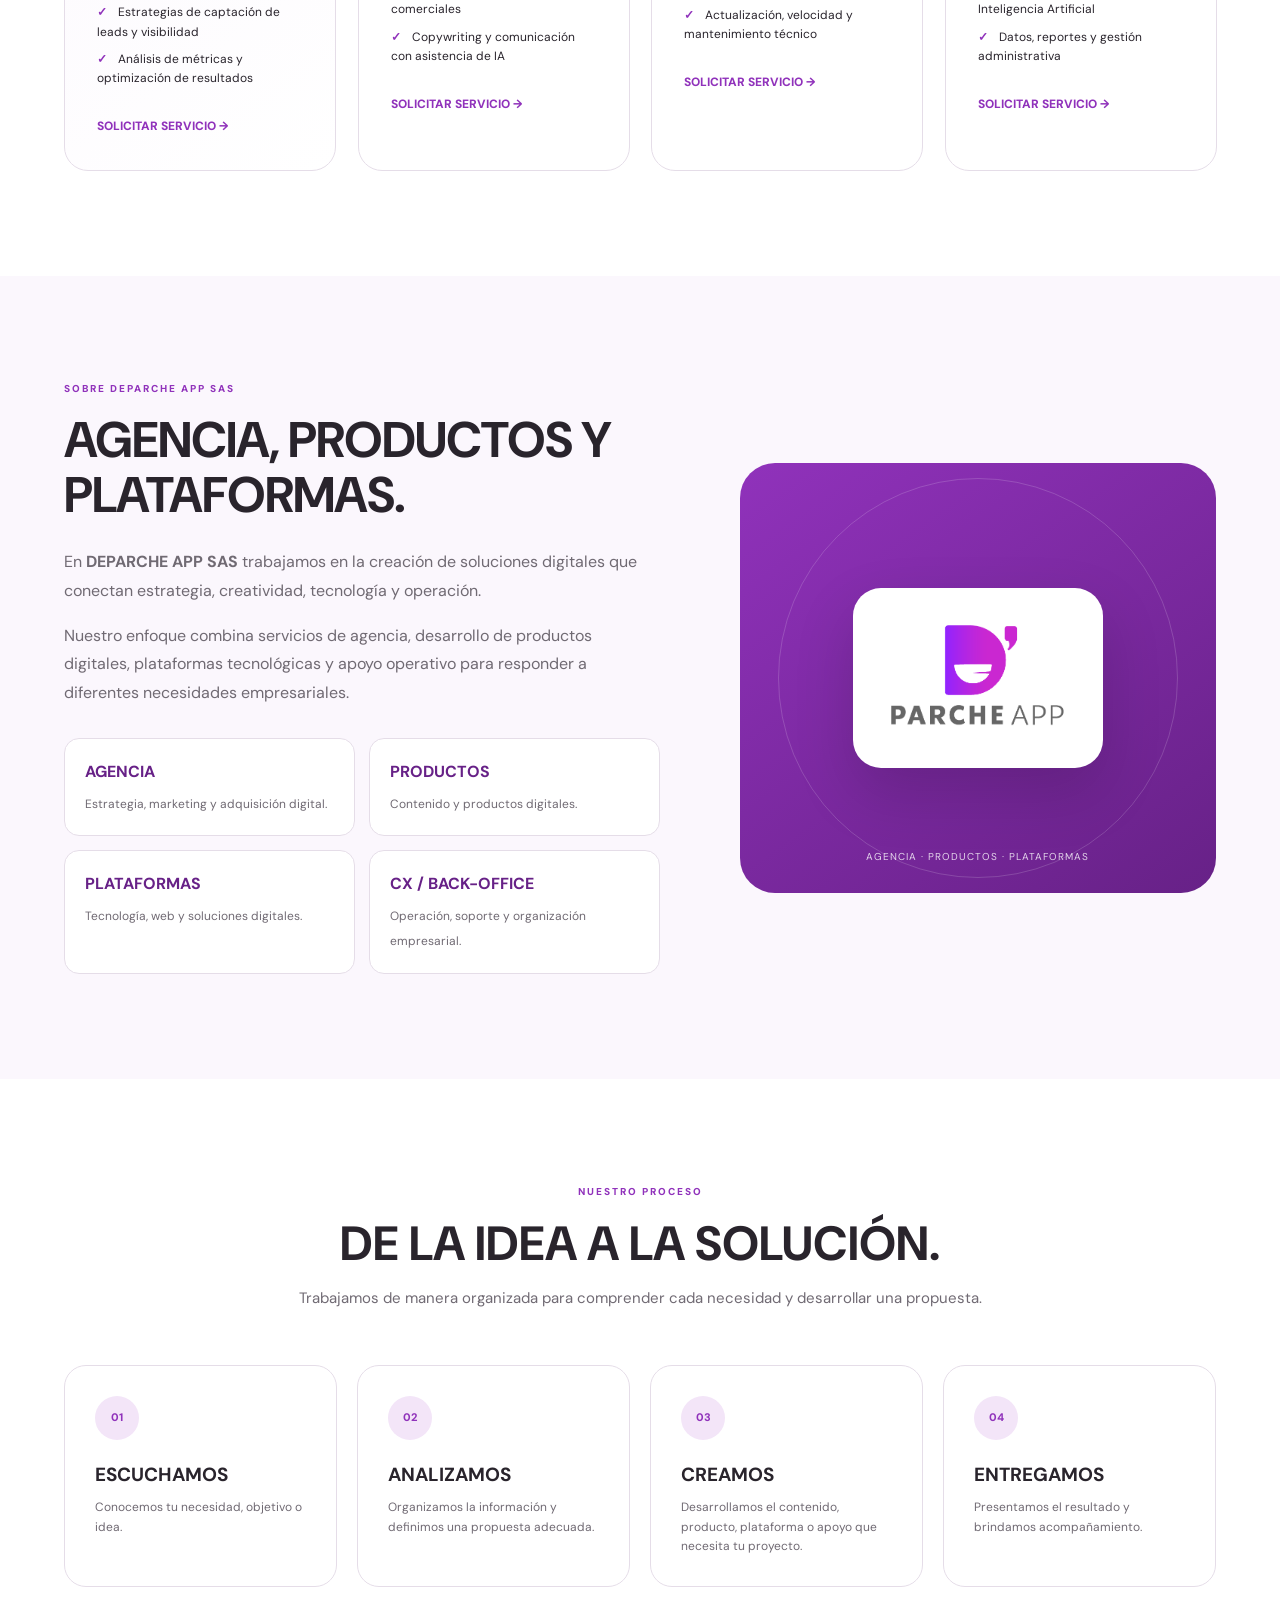
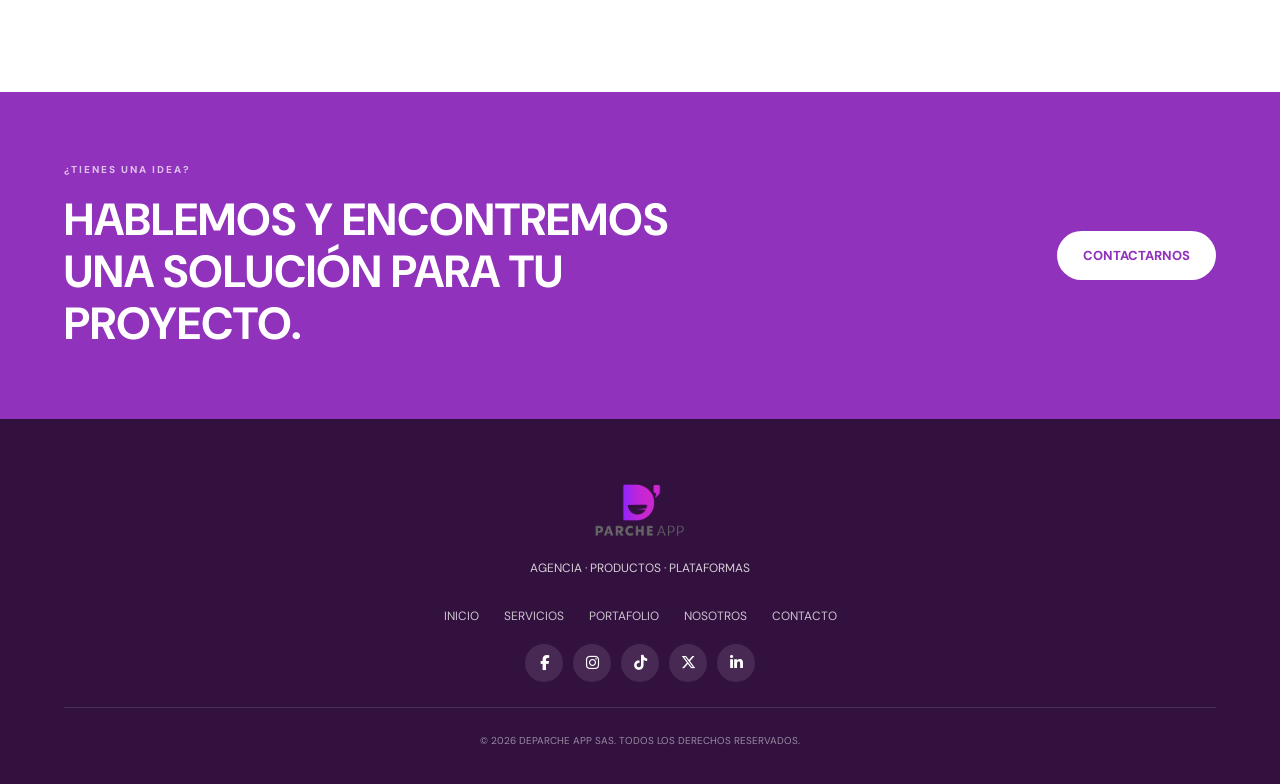
==== commit 364272ea: "Update index.html" ====
--- a/index.html
+++ b/index.html
@@ -17,36 +17,6 @@
 >
 
 <title>DEPARCHE APP SAS | Agencia Digital</title>
-
-
-<!-- =====================================================
-     GOOGLE ANALYTICS 4
-===================================================== -->
-
-<script
-    async
-    src="https://www.googletagmanager.com/gtag/js?id=G-V4Z0LSDWHV"
-></script>
-
-<script>
-
-window.dataLayer = window.dataLayer || [];
-
-function gtag() {
-    dataLayer.push(arguments);
-}
-
-gtag(
-    'js',
-    new Date()
-);
-
-gtag(
-    'config',
-    'G-V4Z0LSDWHV'
-);
-
-</script>
 
 
 <!-- =====================================================
@@ -65,14 +35,9 @@
 >
 
 
-<!-- =====================================================
-     FUENTE
-===================================================== -->
-
-<link
-    rel="preconnect"
-    href="https://fonts.googleapis.com"
->
+<!-- FUENTE -->
+
+<link rel="preconnect" href="https://fonts.googleapis.com">
 
 <link
     rel="preconnect"
@@ -86,9 +51,7 @@
 >
 
 
-<!-- =====================================================
-     ICONOS
-===================================================== -->
+<!-- ICONOS -->
 
 <link
     rel="stylesheet"
@@ -96,9 +59,7 @@
 >
 
 
-<!-- =====================================================
-     ESTILOS
-===================================================== -->
+<!-- ESTILOS -->
 
 <link
     rel="stylesheet"
@@ -1813,9 +1774,7 @@
         id="cerrarSelectorInicio"
         aria-label="Cerrar"
     >
-
         <i class="fa-solid fa-xmark"></i>
-
     </button>
 
 
@@ -1848,9 +1807,7 @@
         >
 
             <div class="opcion-contacto-icono">
-
                 <i class="fa-brands fa-whatsapp"></i>
-
             </div>
 
 
@@ -1878,9 +1835,7 @@
         >
 
             <div class="opcion-contacto-icono">
-
                 <i class="fa-solid fa-envelope"></i>
-
             </div>
 
 
@@ -1930,9 +1885,7 @@
         id="cerrarModalInicio"
         aria-label="Cerrar formulario"
     >
-
         <i class="fa-solid fa-xmark"></i>
-
     </button>
 
 
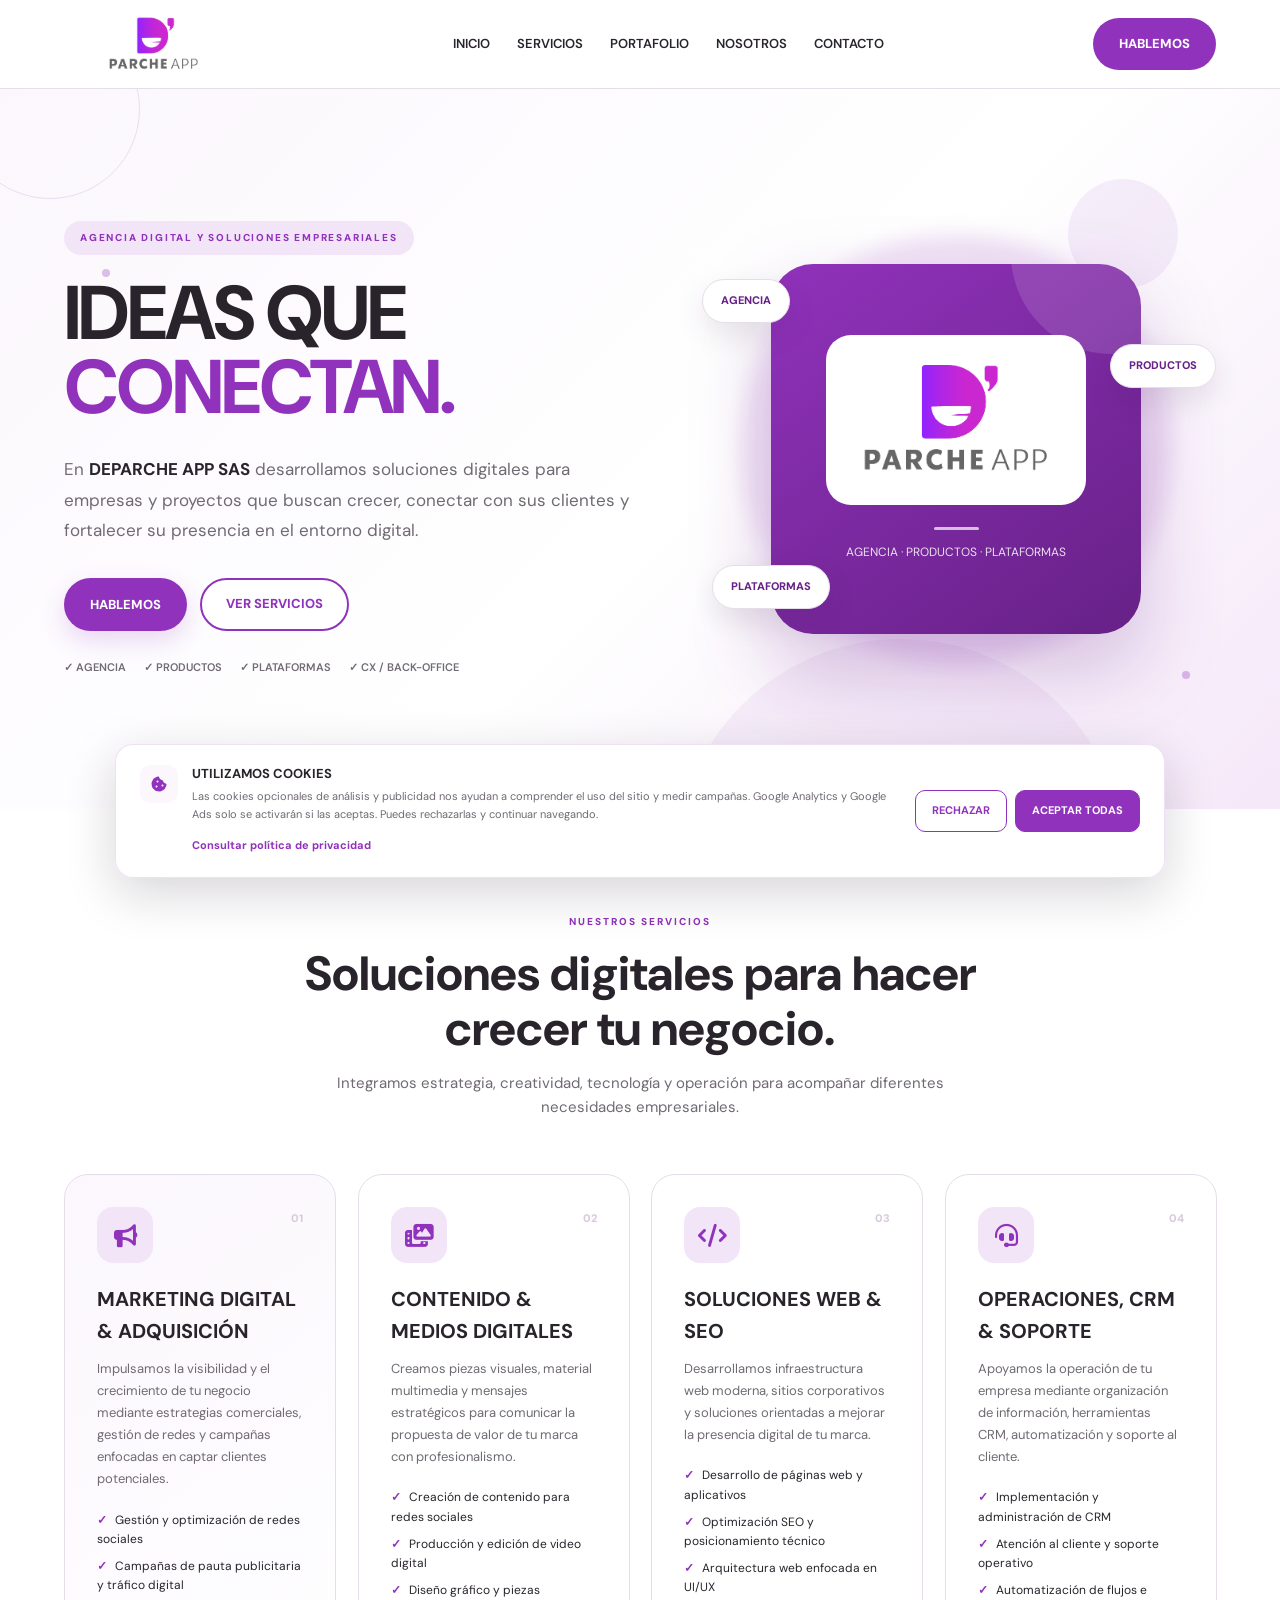
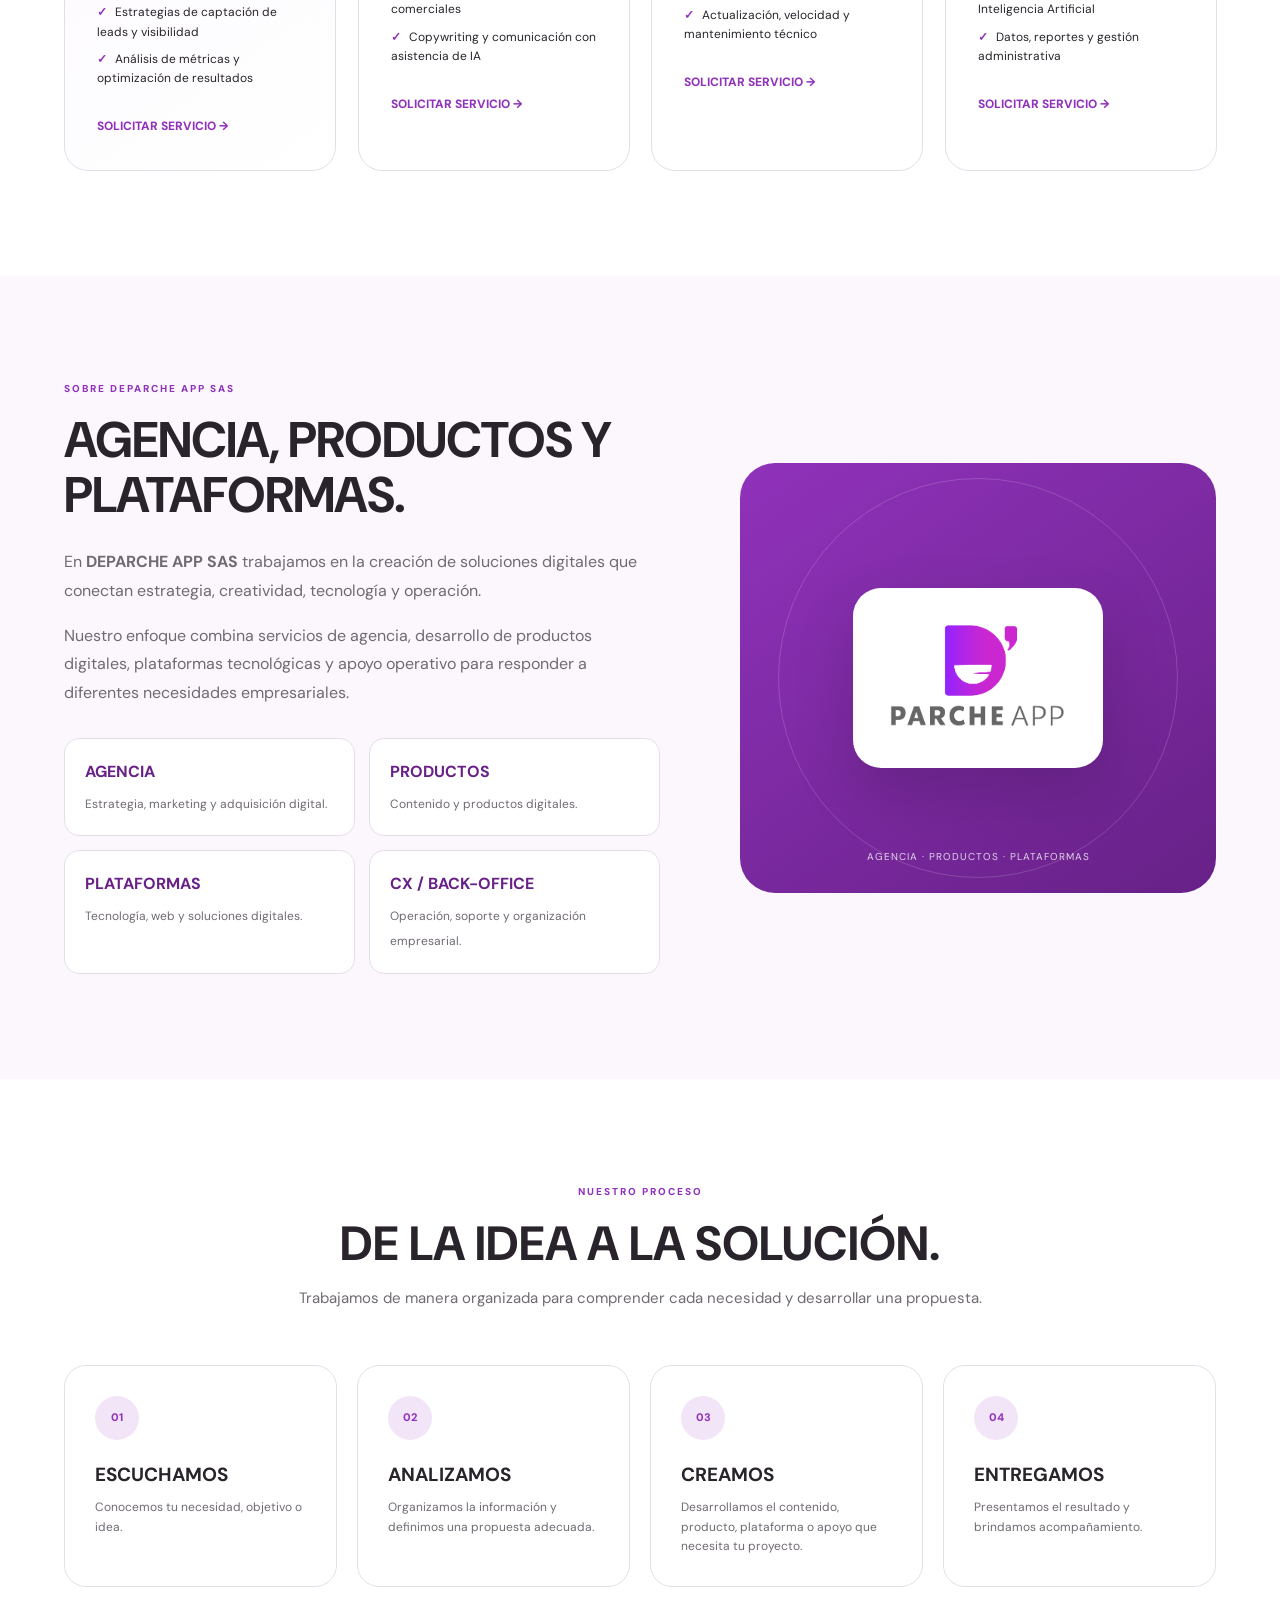
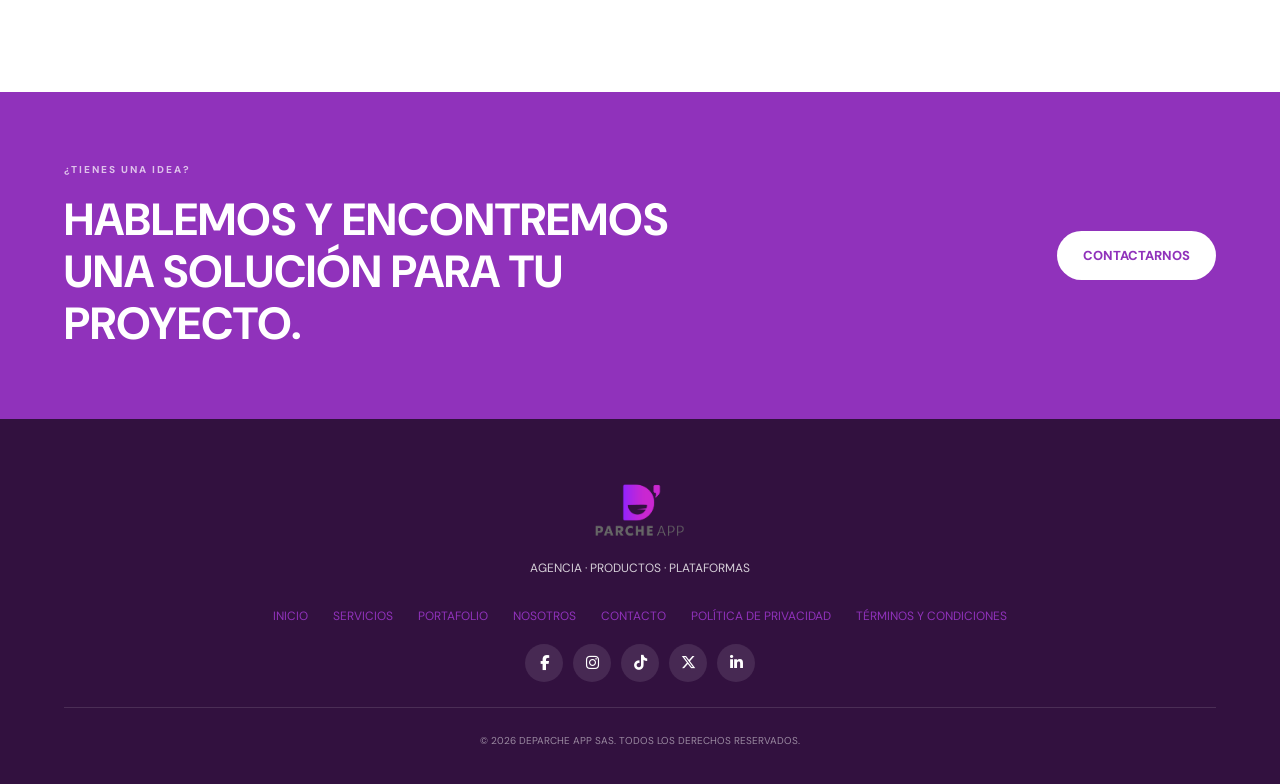
==== commit 07980efb: "Update index.html" ====
--- a/index.html
+++ b/index.html
@@ -1,984 +1,610 @@
 <!DOCTYPE html>
-
 <html lang="es">
 
 <head>
-
-<meta charset="UTF-8">
-
-<meta
-    name="viewport"
-    content="width=device-width, initial-scale=1.0"
->
-
-<meta
-    name="description"
-    content="DEPARCHE APP SAS - Agencia digital, productos digitales, plataformas y soluciones empresariales."
->
-
-<title>DEPARCHE APP SAS | Agencia Digital</title>
-
-
-<!-- =====================================================
-     FAVICON
-===================================================== -->
-
-<link
-    rel="icon"
-    type="image/png"
-    href="img/logo.png?v=2"
->
-
-<link
-    rel="apple-touch-icon"
-    href="img/logo.png?v=2"
->
-
-
-<!-- FUENTE -->
-
-<link rel="preconnect" href="https://fonts.googleapis.com">
-
-<link
-    rel="preconnect"
-    href="https://fonts.gstatic.com"
-    crossorigin
->
-
-<link
-    href="https://fonts.googleapis.com/css2?family=DM+Sans:wght@400;500;600;700;800&display=swap"
-    rel="stylesheet"
->
-
-
-<!-- ICONOS -->
-
-<link
-    rel="stylesheet"
-    href="https://cdnjs.cloudflare.com/ajax/libs/font-awesome/6.5.2/css/all.min.css"
->
-
-
-<!-- ESTILOS -->
-
-<link
-    rel="stylesheet"
-    href="css/estilos.css"
->
-
-
-<style>
-
+    <meta charset="UTF-8">
+    <meta name="viewport" content="width=device-width, initial-scale=1.0">
+
+    <meta name="description" content="DEPARCHE APP SAS: marketing digital, contenido, desarrollo web, SEO y soluciones empresariales. Ideas que conectan.">
+    <meta name="robots" content="index, follow, max-image-preview:large">
+    <meta name="author" content="DEPARCHE APP SAS">
+    <meta name="theme-color" content="#9032BB">
+
+    <link rel="canonical" href="https://deparchesas.com/">
+
+    <meta property="og:type" content="website">
+    <meta property="og:locale" content="es_CO">
+    <meta property="og:site_name" content="DEPARCHE APP SAS">
+    <meta property="og:title" content="DEPARCHE APP SAS | Agencia Digital">
+    <meta property="og:description" content="Marketing digital, contenido, desarrollo web, SEO y soluciones empresariales.">
+    <meta property="og:url" content="https://deparchesas.com/">
+    <meta property="og:image" content="https://deparchesas.com/img/deparche-app.png">
+
+    <meta name="twitter:card" content="summary_large_image">
+    <meta name="twitter:title" content="DEPARCHE APP SAS | Agencia Digital">
+    <meta name="twitter:description" content="Marketing digital, contenido, desarrollo web, SEO y soluciones empresariales.">
+    <meta name="twitter:image" content="https://deparchesas.com/img/deparche-app.png">
+
+    <title>DEPARCHE APP SAS | Marketing Digital, Desarrollo Web y SEO</title>
+
+    <script type="application/ld+json">
+    {
+        "@context": "https://schema.org",
+        "@type": "Organization",
+        "name": "DEPARCHE APP SAS",
+        "url": "https://deparchesas.com/",
+        "logo": "https://deparchesas.com/img/logo.png",
+        "email": "commercial@deparchesas.com",
+        "sameAs": [
+            "https://www.instagram.com/deparcheapp",
+            "https://www.linkedin.com/company/deparche",
+            "https://x.com/deparcheapp_",
+            "https://www.tiktok.com/@deparchesas"
+        ],
+        "description": "Agencia digital, productos digitales, plataformas y soluciones empresariales."
+    }
+    </script>
+
+    <link rel="icon" type="image/png" href="img/logo.png?v=2">
+    <link rel="apple-touch-icon" href="img/logo.png?v=2">
+
+    <link rel="preconnect" href="https://fonts.googleapis.com">
+    <link rel="preconnect" href="https://fonts.gstatic.com" crossorigin>
+
+    <link href="https://fonts.googleapis.com/css2?family=DM+Sans:wght@400;500;600;700;800&display=swap" rel="stylesheet">
+
+    <link rel="stylesheet" href="https://cdnjs.cloudflare.com/ajax/libs/font-awesome/6.5.2/css/all.min.css">
+    <link rel="stylesheet" href="css/estilos.css">
+
+    <style>
+        /* Selector de contacto */
+        .contacto-selector {
+            position: fixed;
+            inset: 0;
+            z-index: 9998;
+            display: none;
+            align-items: flex-end;
+            justify-content: center;
+            padding: 25px;
+            background: rgba(30, 15, 38, .45);
+            backdrop-filter: blur(4px);
+        }
+
+        .contacto-selector.active {
+            display: flex;
+        }
+
+        .contacto-selector-card {
+            position: relative;
+            width: min(430px, 100%);
+            padding: 32px;
+            border-radius: 24px;
+            background: var(--blanco);
+            box-shadow: 0 25px 70px rgba(0, 0, 0, .25);
+            animation: selectorEntrada .25s ease;
+        }
+
+        @keyframes selectorEntrada {
+            from { opacity: 0; transform: translateY(20px); }
+            to { opacity: 1; transform: translateY(0); }
+        }
+
+        .selector-cerrar,
+        .modal-inicio-cerrar {
+            position: absolute;
+            top: 15px;
+            right: 15px;
+            width: 38px;
+            height: 38px;
+            border: none;
+            border-radius: 50%;
+            background: var(--morado-suave);
+            color: var(--morado);
+            font-size: 19px;
+            cursor: pointer;
+        }
+
+        .contacto-selector-card > span,
+        .modal-inicio-header > span {
+            display: block;
+            margin-bottom: 8px;
+            color: var(--morado);
+            font-size: 10px;
+            font-weight: 800;
+            letter-spacing: 1.5px;
+        }
+
+        .contacto-selector-card h2 {
+            margin: 0 0 8px;
+            font-size: 27px;
+        }
+
+        .contacto-selector-card > p {
+            margin: 0 0 22px;
+            color: var(--gris);
+            font-size: 13px;
+            line-height: 1.6;
+        }
+
+        .opciones-contacto {
+            display: grid;
+            gap: 12px;
+        }
+
+        .opcion-contacto {
+            display: flex;
+            align-items: center;
+            gap: 15px;
+            width: 100%;
+            padding: 16px;
+            border: 1px solid var(--borde);
+            border-radius: 15px;
+            background: var(--blanco);
+            color: var(--texto);
+            text-align: left;
+            text-decoration: none;
+            cursor: pointer;
+            transition: all .2s ease;
+            box-sizing: border-box;
+            font-family: inherit;
+        }
+
+        .opcion-contacto:hover {
+            transform: translateY(-2px);
+            border-color: rgba(144, 50, 187, .3);
+            box-shadow: 0 8px 22px rgba(60, 30, 70, .08);
+        }
+
+        .opcion-contacto-icono {
+            display: flex;
+            align-items: center;
+            justify-content: center;
+            width: 45px;
+            height: 45px;
+            flex-shrink: 0;
+            border-radius: 12px;
+            background: var(--morado-suave);
+            color: var(--morado);
+            font-size: 19px;
+        }
+
+        .opcion-contacto strong,
+        .opcion-contacto small {
+            display: block;
+        }
+
+        .opcion-contacto strong {
+            margin-bottom: 3px;
+            font-size: 13px;
+        }
+
+        .opcion-contacto small {
+            color: var(--gris);
+            font-size: 11px;
+        }
+
+        /* Modal del formulario */
+        .modal-inicio {
+            position: fixed;
+            inset: 0;
+            z-index: 9999;
+            display: none;
+            align-items: center;
+            justify-content: center;
+            padding: 25px;
+            background: rgba(30, 15, 38, .72);
+            backdrop-filter: blur(7px);
+            overflow-y: auto;
+        }
+
+        .modal-inicio.active {
+            display: flex;
+        }
+
+        .modal-inicio-contenido {
+            position: relative;
+            width: min(650px, 100%);
+            max-height: 92vh;
+            overflow-y: auto;
+            padding: 38px;
+            border: 1px solid var(--borde);
+            border-radius: 26px;
+            background: var(--blanco);
+            box-shadow: 0 30px 90px rgba(0, 0, 0, .28);
+            animation: modalInicioEntrada .25s ease;
+        }
+
+        @keyframes modalInicioEntrada {
+            from { opacity: 0; transform: translateY(20px) scale(.98); }
+            to { opacity: 1; transform: translateY(0) scale(1); }
+        }
+
+        .modal-inicio-header {
+            padding-right: 40px;
+            margin-bottom: 25px;
+        }
+
+        .modal-inicio-header h2 {
+            margin: 0 0 8px;
+            font-size: 30px;
+        }
+
+        .modal-inicio-header p {
+            margin: 0;
+            color: var(--gris);
+            font-size: 13px;
+            line-height: 1.6;
+        }
+
+        .inicio-form-row {
+            display: grid;
+            grid-template-columns: 1fr 1fr;
+            gap: 17px;
+        }
+
+        .inicio-campo {
+            margin-bottom: 18px;
+        }
+
+        .inicio-campo label {
+            display: block;
+            margin-bottom: 7px;
+            font-size: 12px;
+            font-weight: 700;
+        }
+
+        .inicio-campo input,
+        .inicio-campo select,
+        .inicio-campo textarea {
+            width: 100%;
+            padding: 13px 14px;
+            border: 1px solid #DED5E2;
+            border-radius: 11px;
+            background: var(--blanco);
+            color: var(--texto);
+            font-family: inherit;
+            font-size: 13px;
+            outline: none;
+            box-sizing: border-box;
+        }
+
+        .inicio-campo input:focus,
+        .inicio-campo select:focus,
+        .inicio-campo textarea:focus {
+            border-color: var(--morado);
+            box-shadow: 0 0 0 3px rgba(144, 50, 187, .1);
+        }
+
+        .inicio-campo textarea {
+            min-height: 110px;
+            resize: vertical;
+        }
+
+        .modal-inicio-boton {
+            width: 100%;
+            min-height: 50px;
+            border: none;
+            cursor: pointer;
+        }
+
+        .modal-inicio-estado {
+            min-height: 20px;
+            margin-top: 12px;
+            text-align: center;
+            font-size: 11px;
+            font-weight: 700;
+        }
+
+        .modal-inicio-privacidad {
+            margin: 12px 0 0;
+            color: #77717C;
+            text-align: center;
+            font-size: 10px;
+            line-height: 1.6;
+        }
+
+        .modal-inicio-privacidad a,
+        .cookie-texto a,
+        .footer-links a {
+            color: var(--morado);
+        }
+
+        /* Animaciones al desplazarse */
+        .scroll-reveal,
+        .scroll-reveal-left,
+        .scroll-reveal-right,
+        .scroll-scale {
+            transition: opacity .8s ease, transform .8s ease;
+        }
+
+        .scroll-reveal,
+        .scroll-reveal-left,
+        .scroll-reveal-right,
+        .scroll-scale {
+            will-change: opacity, transform;
+        }
+
+        .scroll-reveal {
+            opacity: 0;
+            transform: translateY(45px);
+        }
+
+        .scroll-reveal-left {
+            opacity: 0;
+            transform: translateX(-55px);
+        }
+
+        .scroll-reveal-right {
+            opacity: 0;
+            transform: translateX(55px);
+        }
+
+        .scroll-scale {
+            opacity: 0;
+            transform: scale(.94);
+        }
+
+        .scroll-reveal.visible,
+        .scroll-reveal-left.visible,
+        .scroll-reveal-right.visible,
+        .scroll-scale.visible {
+            opacity: 1;
+            transform: none;
+        }
+
+        .reveal-delay-1 { transition-delay: .08s; }
+        .reveal-delay-2 { transition-delay: .16s; }
+        .reveal-delay-3 { transition-delay: .24s; }
+        .reveal-delay-4 { transition-delay: .32s; }
+
+      
 /* =====================================================
-   SELECTOR DE CONTACTO
+   AVISO DE COOKIES — DEPARCHE APP SAS
 ===================================================== */
 
-.contacto-selector {
-
+.cookie-banner {
     position: fixed;
-    inset: 0;
-    z-index: 9998;
-
+    left: 50%;
+    bottom: 22px;
+    transform: translateX(-50%);
+    z-index: 10000;
+
+    display: flex;
+    align-items: center;
+    justify-content: space-between;
+    gap: 20px;
+
+    width: calc(100% - 44px);
+    max-width: 1050px;
+    min-width: 0;
+    box-sizing: border-box;
+
+    margin: 0;
+    padding: 20px 24px;
+
+    border: 1px solid rgba(144, 50, 187, .15);
+    border-radius: 18px;
+
+    background: rgba(255, 255, 255, .98);
+    box-shadow: 0 15px 50px rgba(30, 15, 38, .18);
+    backdrop-filter: blur(12px);
+}
+
+.cookie-banner.oculto {
     display: none;
-
-    align-items: flex-end;
+}
+
+.cookie-texto {
+    display: flex;
+    align-items: flex-start;
+    gap: 14px;
+    flex: 1 1 auto;
+    min-width: 0;
+    overflow-wrap: anywhere;
+}
+
+.cookie-icono {
+    display: flex;
+    align-items: center;
     justify-content: center;
-
-    padding: 25px;
-
-    background: rgba(30,15,38,0.45);
-
-    backdrop-filter: blur(4px);
-    -webkit-backdrop-filter: blur(4px);
-
-}
-
-.contacto-selector.active {
-
-    display: flex;
-
-}
-
-
-.contacto-selector-card {
-
-    position: relative;
-
-    width: min(430px, 100%);
-
-    padding: 32px;
-
-    border-radius: 24px;
-
-    background: var(--blanco);
-
-    box-shadow:
-        0 25px 70px
-        rgba(0,0,0,0.25);
-
-    animation:
-        selectorEntrada 0.25s ease;
-
-}
-
-
-@keyframes selectorEntrada {
-
-    from {
-
-        opacity: 0;
-
-        transform: translateY(20px);
-
-    }
-
-    to {
-
-        opacity: 1;
-
-        transform: translateY(0);
-
-    }
-
-}
-
-
-.selector-cerrar {
-
-    position: absolute;
-
-    top: 13px;
-    right: 15px;
-
-    width: 35px;
-    height: 35px;
-
-    border: none;
-    border-radius: 50%;
-
+    width: 38px;
+    height: 38px;
+    flex: 0 0 38px;
+    border-radius: 10px;
     background: var(--morado-suave);
     color: var(--morado);
-
-    cursor: pointer;
-
 }
 
-
-.contacto-selector-card span {
-
-    display: block;
-
-    margin-bottom: 8px;
-
+.cookie-texto h3 {
+    margin: 0 0 5px;
+    font-size: 13px;
+    line-height: 1.4;
+}
+
+.cookie-texto p {
+    margin: 0 0 8px;
+    color: var(--gris);
+    font-size: 11px;
+    line-height: 1.6;
+}
+
+.cookie-texto a {
+    display: inline-block;
     color: var(--morado);
-
-    font-size: 10px;
-
-    font-weight: 800;
-
-    letter-spacing: 1.5px;
-
+    font-size: 11px;
+    font-weight: 700;
+    overflow-wrap: anywhere;
 }
 
-
-.contacto-selector-card h2 {
-
-    margin: 0 0 8px;
-
-    font-size: 27px;
-
+.cookie-acciones {
+    display: flex;
+    align-items: stretch;
+    justify-content: flex-end;
+    flex: 0 0 auto;
+    flex-wrap: wrap;
+    gap: 8px;
+    min-width: 0;
+    max-width: 100%;
 }
 
-
-.contacto-selector-card > p {
-
-    margin: 0 0 22px;
-
-    color: var(--gris);
-
-    font-size: 13px;
-
-    line-height: 1.6;
-
-}
-
-
-.opciones-contacto {
-
-    display: grid;
-
-    gap: 12px;
-
-}
-
-
-.opcion-contacto {
-
-    display: flex;
-
-    align-items: center;
-
-    gap: 15px;
-
-    width: 100%;
-
-    padding: 16px;
-
-    border: 1px solid var(--borde);
-
-    border-radius: 15px;
-
-    background: var(--blanco);
-
-    color: var(--texto);
-
-    text-align: left;
-
-    text-decoration: none;
-
-    cursor: pointer;
-
-    transition: all 0.2s ease;
-
-    box-sizing: border-box;
-
-}
-
-
-.opcion-contacto:hover {
-
-    transform: translateY(-2px);
-
-    border-color:
-        rgba(144,50,187,0.30);
-
-    box-shadow:
-        0 8px 22px
-        rgba(60,30,70,0.08);
-
-}
-
-
-.opcion-contacto-icono {
-
-    width: 45px;
-    height: 45px;
-
-    display: flex;
-
+.cookie-boton {
+    display: inline-flex;
     align-items: center;
     justify-content: center;
-
-    border-radius: 12px;
-
-    background: var(--morado-suave);
+    box-sizing: border-box;
+    min-width: 0;
+    max-width: 100%;
+    min-height: 42px;
+    padding: 11px 16px;
+    border: 1px solid var(--morado);
+    border-radius: 10px;
+    background: var(--morado);
+    color: #fff;
+    font-family: inherit;
+    font-size: 11px;
+    font-weight: 700;
+    line-height: 1.4;
+    text-align: center;
+    white-space: normal;
+    overflow-wrap: anywhere;
+    cursor: pointer;
+    transition: background .2s ease, color .2s ease;
+}
+
+#rechazarCookies {
+    background: #fff;
     color: var(--morado);
-
-    font-size: 19px;
-
-    flex-shrink: 0;
-
 }
 
-
-.opcion-contacto strong {
-
-    display: block;
-
-    margin-bottom: 3px;
-
-    color: var(--texto);
-
-    font-size: 13px;
-
+.cookie-boton:hover {
+    opacity: .88;
 }
 
-
-.opcion-contacto small {
-
-    display: block;
-
-    color: var(--gris);
-
-    font-size: 11px;
-
+.cookie-boton:focus-visible {
+    outline: 3px solid rgba(144, 50, 187, .3);
+    outline-offset: 3px;
 }
 
-
-/* =====================================================
-   MODAL FORMULARIO
-===================================================== */
-
-.modal-inicio {
-
-    position: fixed;
-
-    inset: 0;
-
-    z-index: 9999;
-
-    display: none;
-
-    align-items: center;
-    justify-content: center;
-
-    padding: 25px;
-
-    background: rgba(30,15,38,0.72);
-
-    backdrop-filter: blur(7px);
-    -webkit-backdrop-filter: blur(7px);
-
-    overflow-y: auto;
-
-}
-
-
-.modal-inicio.active {
-
-    display: flex;
-
-}
-
-
-.modal-inicio-contenido {
-
-    position: relative;
-
-    width: min(650px, 100%);
-
-    max-height: 92vh;
-
-    overflow-y: auto;
-
-    padding: 38px;
-
-    border-radius: 26px;
-
-    border:
-        1px solid var(--borde);
-
-    background: var(--blanco);
-
-    box-shadow:
-        0 30px 90px
-        rgba(0,0,0,0.28);
-
-    animation:
-        modalInicioEntrada 0.25s ease;
-
-}
-
-
-@keyframes modalInicioEntrada {
-
-    from {
-
-        opacity: 0;
-
-        transform:
-            translateY(20px)
-            scale(0.98);
-
-    }
-
-    to {
-
-        opacity: 1;
-
-        transform:
-            translateY(0)
-            scale(1);
-
-    }
-
-}
-
-
-.modal-inicio-cerrar {
-
-    position: absolute;
-
-    top: 15px;
-    right: 18px;
-
-    width: 38px;
-    height: 38px;
-
-    border: none;
-    border-radius: 50%;
-
-    background: var(--morado-suave);
-    color: var(--morado);
-
-    font-size: 20px;
-
-    cursor: pointer;
-
-}
-
-
-.modal-inicio-header {
-
-    padding-right: 40px;
-
-    margin-bottom: 25px;
-
-}
-
-
-.modal-inicio-header span {
-
-    display: block;
-
-    margin-bottom: 8px;
-
-    color: var(--morado);
-
-    font-size: 10px;
-
-    font-weight: 800;
-
-    letter-spacing: 1.5px;
-
-}
-
-
-.modal-inicio-header h2 {
-
-    margin: 0 0 8px;
-
-    font-size: 30px;
-
-}
-
-
-.modal-inicio-header p {
-
-    margin: 0;
-
-    color: var(--gris);
-
-    font-size: 13px;
-
-    line-height: 1.6;
-
-}
-
-
-.inicio-form-row {
-
-    display: grid;
-
-    grid-template-columns: 1fr 1fr;
-
-    gap: 17px;
-
-}
-
-
-.inicio-campo {
-
-    margin-bottom: 18px;
-
-}
-
-
-.inicio-campo label {
-
-    display: block;
-
-    margin-bottom: 7px;
-
-    font-size: 12px;
-
-    font-weight: 700;
-
-}
-
-
-.inicio-campo input,
-.inicio-campo select,
-.inicio-campo textarea {
-
-    width: 100%;
-
-    padding: 13px 14px;
-
-    border: 1px solid #DED5E2;
-
-    border-radius: 11px;
-
-    background: var(--blanco);
-
-    color: var(--texto);
-
-    font-family: inherit;
-
-    font-size: 13px;
-
-    outline: none;
-
-    transition: all 0.2s ease;
-
-    box-sizing: border-box;
-
-}
-
-
-.inicio-campo input:focus,
-.inicio-campo select:focus,
-.inicio-campo textarea:focus {
-
-    border-color: var(--morado);
-
-    box-shadow:
-        0 0 0 3px
-        rgba(144,50,187,0.10);
-
-}
-
-
-.inicio-campo textarea {
-
-    min-height: 110px;
-
-    resize: vertical;
-
-}
-
-
-.modal-inicio-boton {
-
-    width: 100%;
-
-    min-height: 50px;
-
-    border: none;
-
-    cursor: pointer;
-
-}
-
-
-.modal-inicio-estado {
-
-    min-height: 20px;
-
-    margin-top: 12px;
-
-    text-align: center;
-
-    font-size: 11px;
-
-    font-weight: 700;
-
-}
-
-
-.modal-inicio-privacidad {
-
-    margin: 12px 0 0;
-
-    color: #99939C;
-
-    text-align: center;
-
-    font-size: 9px;
-
-    line-height: 1.5;
-
-}
-
-
-/* =====================================================
-   EFECTOS DE SCROLL
-===================================================== */
-
-.scroll-reveal {
-
-    opacity: 0;
-
-    transform: translateY(45px);
-
-    transition:
-        opacity 0.8s ease,
-        transform 0.8s cubic-bezier(0.22, 1, 0.36, 1);
-
-    will-change: opacity, transform;
-
-}
-
-
-.scroll-reveal.visible {
-
-    opacity: 1;
-
-    transform: translateY(0);
-
-}
-
-
-.scroll-reveal-left {
-
-    opacity: 0;
-
-    transform: translateX(-55px);
-
-    transition:
-        opacity 0.8s ease,
-        transform 0.9s cubic-bezier(0.22, 1, 0.36, 1);
-
-}
-
-
-.scroll-reveal-left.visible {
-
-    opacity: 1;
-
-    transform: translateX(0);
-
-}
-
-
-.scroll-reveal-right {
-
-    opacity: 0;
-
-    transform: translateX(55px);
-
-    transition:
-        opacity 0.8s ease,
-        transform 0.9s cubic-bezier(0.22, 1, 0.36, 1);
-
-}
-
-
-.scroll-reveal-right.visible {
-
-    opacity: 1;
-
-    transform: translateX(0);
-
-}
-
-
-.scroll-scale {
-
-    opacity: 0;
-
-    transform: scale(0.94);
-
-    transition:
-        opacity 0.9s ease,
-        transform 0.9s cubic-bezier(0.22, 1, 0.36, 1);
-
-}
-
-
-.scroll-scale.visible {
-
-    opacity: 1;
-
-    transform: scale(1);
-
-}
-
-
-/* =====================================================
-   ANIMACIONES ESCALONADAS
-===================================================== */
-
-.reveal-delay-1 {
-    transition-delay: 0.08s;
-}
-
-.reveal-delay-2 {
-    transition-delay: 0.16s;
-}
-
-.reveal-delay-3 {
-    transition-delay: 0.24s;
-}
-
-.reveal-delay-4 {
-    transition-delay: 0.32s;
-}
-
-
-/* =====================================================
-   COOKIES
-===================================================== */
-
-.cookie-banner {
-
-    position: fixed;
-
-    left: 22px;
-    right: 22px;
-    bottom: 22px;
-
-    z-index: 10000;
-
-    display: flex;
-
-    align-items: center;
-    justify-content: space-between;
-
-    gap: 25px;
-
-    max-width: 1050px;
-
-    margin: 0 auto;
-
-    padding: 20px 24px;
-
-    border: 1px solid rgba(144,50,187,0.15);
-
-    border-radius: 18px;
-
-    background: rgba(255,255,255,0.96);
-
-    box-shadow:
-        0 15px 50px
-        rgba(30,15,38,0.18);
-
-    backdrop-filter: blur(12px);
-    -webkit-backdrop-filter: blur(12px);
-
-    animation:
-        cookieEntrada 0.5s ease;
-
-}
-
-
-.cookie-banner.oculto {
-
-    display: none;
-
-}
-
-
-@keyframes cookieEntrada {
-
-    from {
-
-        opacity: 0;
-
-        transform: translateY(30px);
-
-    }
-
-    to {
-
-        opacity: 1;
-
-        transform: translateY(0);
-
-    }
-
-}
-
-
-.cookie-texto {
-
-    display: flex;
-
-    align-items: flex-start;
-
-    gap: 14px;
-
-}
-
-
-.cookie-icono {
-
-    display: flex;
-
-    align-items: center;
-    justify-content: center;
-
-    width: 38px;
-    height: 38px;
-
-    flex-shrink: 0;
-
-    border-radius: 10px;
-
-    background: var(--morado-suave);
-
-    color: var(--morado);
-
-}
-
-
-.cookie-texto h3 {
-
-    margin: 0 0 4px;
-
-    font-size: 13px;
-
-}
-
-
-.cookie-texto p {
-
-    margin: 0;
-
-    color: var(--gris);
-
-    font-size: 11px;
-
-    line-height: 1.5;
-
-}
-
-
-.cookie-boton {
-
-    flex-shrink: 0;
-
-    padding: 11px 20px;
-
-    border: none;
-
-    border-radius: 10px;
-
-    background: var(--morado);
-
-    color: white;
-
-    font-family: inherit;
-
-    font-size: 11px;
-
-    font-weight: 700;
-
-    cursor: pointer;
-
-    transition: all 0.2s ease;
-
-}
-
-
-.cookie-boton:hover {
-
-    transform: translateY(-2px);
-
-    opacity: 0.9;
-
-}
-
-
-/* =====================================================
-   RESPONSIVE
-===================================================== */
-
-@media (max-width: 600px) {
-
-    .contacto-selector {
-
-        padding: 12px;
-
-    }
-
-
-    .contacto-selector-card {
-
-        padding: 28px 22px;
-
-    }
-
-
-    .modal-inicio {
-
-        padding: 12px;
-
-        align-items: flex-start;
-
-    }
-
-
-    .modal-inicio-contenido {
-
-        margin-top: 20px;
-
-        padding: 28px 22px;
-
-        border-radius: 22px;
-
-        max-height: 94vh;
-
-    }
-
-
-    .inicio-form-row {
-
-        grid-template-columns: 1fr;
-
-        gap: 0;
-
-    }
-
-
-    .modal-inicio-header h2 {
-
-        font-size: 25px;
-
-    }
-
-
+/* TABLET Y CELULAR */
+@media (max-width: 700px) {
     .cookie-banner {
-
         left: 12px;
         right: 12px;
         bottom: 12px;
-
+        transform: none;
+        width: auto;
+        max-width: none;
         flex-direction: column;
-
         align-items: stretch;
-
-        gap: 15px;
-
+        gap: 16px;
         padding: 18px;
-
-    }
-
+    }
+
+    .cookie-texto {
+        width: 100%;
+        flex: 1 1 auto;
+    }
+
+    .cookie-acciones {
+        display: flex;
+        flex-direction: row;
+        flex-wrap: wrap;
+        width: 100%;
+        gap: 8px;
+    }
 
     .cookie-boton {
-
+        flex: 1 1 120px;
+        width: auto;
+        min-width: 0;
+        padding: 12px 10px;
+    }
+}
+
+/* CELULARES PEQUEÑOS */
+@media (max-width: 360px) {
+    .cookie-banner {
+        left: 8px;
+        right: 8px;
+        bottom: 8px;
+        padding: 14px;
+        gap: 13px;
+        border-radius: 14px;
+    }
+
+    .cookie-texto {
+        gap: 10px;
+    }
+
+    .cookie-icono {
+        width: 32px;
+        height: 32px;
+        flex-basis: 32px;
+    }
+
+    .cookie-acciones {
+        flex-direction: column;
+        align-items: stretch;
+    }
+
+    .cookie-boton {
         width: 100%;
-
-    }
-
+        flex: 1 1 auto;
+    }
 }
 
-
-/* =====================================================
-   RESPETO POR REDUCCIÓN DE MOVIMIENTO
-===================================================== */
-
-@media (prefers-reduced-motion: reduce) {
-
-    .scroll-reveal,
-    .scroll-reveal-left,
-    .scroll-reveal-right,
-    .scroll-scale {
-
-        opacity: 1;
-
-        transform: none;
-
-        transition: none;
-
-    }
-
-}
-
-</style>
-
+        @media (max-width: 600px) {
+            .contacto-selector { padding: 12px; }
+            .contacto-selector-card { padding: 28px 22px; }
+
+            .modal-inicio {
+                padding: 12px;
+                align-items: flex-start;
+            }
+
+            .modal-inicio-contenido {
+                margin-top: 20px;
+                padding: 28px 22px;
+                border-radius: 22px;
+                max-height: 94vh;
+            }
+
+            .inicio-form-row {
+                grid-template-columns: 1fr;
+                gap: 0;
+            }
+
+            .modal-inicio-header h2 { font-size: 25px; }
+
+            .cookie-banner {
+                left: 12px;
+                right: 12px;
+                bottom: 12px;
+                flex-direction: column;
+                align-items: stretch;
+                gap: 15px;
+                padding: 18px;
+            }
+
+            .cookie-acciones {
+                flex-direction: column-reverse;
+            }
+
+            .cookie-boton { width: 100%; }
+        }
+
+        @media (prefers-reduced-motion: reduce) {
+            .scroll-reveal,
+            .scroll-reveal-left,
+            .scroll-reveal-right,
+            .scroll-scale {
+                opacity: 1;
+                transform: none;
+                transition: none;
+            }
+        }
+    </style>
 </head>
-
 <body>
 
 <!-- =====================================================
@@ -989,43 +615,17 @@
 
 <div class="contenedor navegacion">
 
-    <a
-        href="index.html"
-        class="logo"
-    >
-
-        <img
-            src="img/logo.png"
-            alt="DEPARCHE APP SAS"
-        >
-
+    <a href="index.html" class="logo">
+        <img src="img/logo.png" alt="DEPARCHE APP SAS">
     </a>
 
-
     <nav class="menu">
-
-        <a href="index.html">
-            INICIO
-        </a>
-
-        <a href="servicios.html">
-            SERVICIOS
-        </a>
-
-        <a href="portafolio.html">
-            PORTAFOLIO
-        </a>
-
-        <a href="nosotros.html">
-            NOSOTROS
-        </a>
-
-        <a href="contacto.html">
-            CONTACTO
-        </a>
-
+        <a href="index.html">INICIO</a>
+        <a href="servicios.html">SERVICIOS</a>
+        <a href="portafolio.html">PORTAFOLIO</a>
+        <a href="nosotros.html">NOSOTROS</a>
+        <a href="contacto.html">CONTACTO</a>
     </nav>
-
 
     <a
         href="https://wa.me/573133514030?text=Hola%20DEPARCHE%20APP%20SAS,%20me%20gustaría%20conocer%20más%20sobre%20sus%20servicios."
@@ -1036,81 +636,49 @@
         HABLEMOS
     </a>
 
-
     <button
         class="menu-mobile"
         id="menuMobile"
         aria-label="Abrir menú"
+        type="button"
     >
         ☰
     </button>
 
 </div>
 
-
-<div
-    class="menu-mobile-content"
-    id="menuMobileContent"
->
-
-    <a href="index.html">
-        INICIO
-    </a>
-
-    <a href="servicios.html">
-        SERVICIOS
-    </a>
-
-    <a href="portafolio.html">
-        PORTAFOLIO
-    </a>
-
-    <a href="nosotros.html">
-        NOSOTROS
-    </a>
-
-    <a href="contacto.html">
-        CONTACTO
-    </a>
-
+<div class="menu-mobile-content" id="menuMobileContent">
+    <a href="index.html">INICIO</a>
+    <a href="servicios.html">SERVICIOS</a>
+    <a href="portafolio.html">PORTAFOLIO</a>
+    <a href="nosotros.html">NOSOTROS</a>
+    <a href="contacto.html">CONTACTO</a>
 </div>
 
 </header>
 
 
 <!-- =====================================================
-     CONTENIDO
+     CONTENIDO PRINCIPAL
 ===================================================== -->
 
 <main>
-
 
 <!-- =====================================================
      HERO
 ===================================================== -->
 
-<section
-    class="hero"
-    id="inicio"
->
+<section class="hero" id="inicio">
 
 <div class="hero-fondo">
-
     <div class="circulo circulo-1"></div>
-
     <div class="circulo circulo-2"></div>
-
     <div class="circulo circulo-3"></div>
-
     <div class="punto punto-1"></div>
-
     <div class="punto punto-2"></div>
-
 </div>
 
-
 <div class="contenedor hero-contenido">
-
 
     <div class="hero-texto scroll-reveal-left">
 
@@ -1118,27 +686,17 @@
             AGENCIA DIGITAL Y SOLUCIONES EMPRESARIALES
         </div>
 
-
         <h1>
-
             IDEAS QUE
-
-            <span>
-                CONECTAN.
-            </span>
-
+            <span>CONECTAN.</span>
         </h1>
 
-
         <p>
-
             En <strong>DEPARCHE APP SAS</strong> desarrollamos
             soluciones digitales para empresas y proyectos
             que buscan crecer, conectar con sus clientes y
             fortalecer su presencia en el entorno digital.
-
         </p>
-
 
         <div class="hero-botones">
 
@@ -1150,77 +708,38 @@
                 HABLEMOS
             </button>
 
-
-            <a
-                href="servicios.html"
-                class="boton boton-outline"
-            >
+            <a href="servicios.html" class="boton boton-outline">
                 VER SERVICIOS
             </a>
 
         </div>
 
-
         <div class="hero-caracteristicas">
-
-            <span>
-                ✓ AGENCIA
-            </span>
-
-            <span>
-                ✓ PRODUCTOS
-            </span>
-
-            <span>
-                ✓ PLATAFORMAS
-            </span>
-
-            <span>
-                ✓ CX / BACK-OFFICE
-            </span>
-
+            <span>✓ AGENCIA</span>
+            <span>✓ PRODUCTOS</span>
+            <span>✓ PLATAFORMAS</span>
+            <span>✓ CX / BACK-OFFICE</span>
         </div>
 
     </div>
 
-
     <div class="hero-logo-area scroll-scale">
 
         <div class="hero-glow"></div>
 
-
-        <div class="hero-flotante flotante-1">
-            AGENCIA
-        </div>
-
-
-        <div class="hero-flotante flotante-2">
-            PLATAFORMAS
-        </div>
-
-
-        <div class="hero-flotante flotante-3">
-            PRODUCTOS
-        </div>
-
+        <div class="hero-flotante flotante-1">AGENCIA</div>
+        <div class="hero-flotante flotante-2">PLATAFORMAS</div>
+        <div class="hero-flotante flotante-3">PRODUCTOS</div>
 
         <div class="hero-logo-card">
 
             <div class="logo-brillo"></div>
 
-
-            <img
-                src="img/logo.png"
-                alt="DEPARCHE APP SAS"
-            >
-
+            <img src="img/logo.png" alt="DEPARCHE APP SAS">
 
             <div class="logo-linea"></div>
 
-
-            <p>
-                AGENCIA · PRODUCTOS · PLATAFORMAS
-            </p>
+            <p>AGENCIA · PRODUCTOS · PLATAFORMAS</p>
 
         </div>
 
@@ -1235,25 +754,17 @@
      SERVICIOS
 ===================================================== -->
 
-<section
-    class="seccion servicios"
-    id="servicios"
->
+<section class="seccion servicios" id="servicios">
 
 <div class="contenedor">
 
-
     <div class="titulo-seccion scroll-reveal">
 
-        <p class="etiqueta">
-            NUESTROS SERVICIOS
-        </p>
-
+        <p class="etiqueta">NUESTROS SERVICIOS</p>
 
         <h2>
             Soluciones digitales para hacer crecer tu negocio.
         </h2>
-
 
         <p>
             Integramos estrategia, creatividad, tecnología
@@ -1263,9 +774,7 @@
 
     </div>
 
-
     <div class="servicios-grid">
-
 
         <article class="servicio servicio-destacado scroll-reveal reveal-delay-1">
 
@@ -1273,16 +782,9 @@
                 <i class="fa-solid fa-bullhorn"></i>
             </div>
 
-
-            <span class="servicio-numero">
-                01
-            </span>
-
-
-            <h3>
-                MARKETING DIGITAL &amp; ADQUISICIÓN
-            </h3>
-
+            <span class="servicio-numero">01</span>
+
+            <h3>MARKETING DIGITAL &amp; ADQUISICIÓN</h3>
 
             <p>
                 Impulsamos la visibilidad y el crecimiento
@@ -1291,31 +793,14 @@
                 clientes potenciales.
             </p>
 
-
             <ul>
-
-                <li>
-                    Gestión y optimización de redes sociales
-                </li>
-
-                <li>
-                    Campañas de pauta publicitaria y tráfico digital
-                </li>
-
-                <li>
-                    Estrategias de captación de leads y visibilidad
-                </li>
-
-                <li>
-                    Análisis de métricas y optimización de resultados
-                </li>
-
+                <li>Gestión y optimización de redes sociales</li>
+                <li>Campañas de pauta publicitaria y tráfico digital</li>
+                <li>Estrategias de captación de leads y visibilidad</li>
+                <li>Análisis de métricas y optimización de resultados</li>
             </ul>
 
-
-            <a href="contacto.html">
-                SOLICITAR SERVICIO →
-            </a>
+            <a href="contacto.html">SOLICITAR SERVICIO →</a>
 
         </article>
 
@@ -1326,16 +811,9 @@
                 <i class="fa-solid fa-photo-film"></i>
             </div>
 
-
-            <span class="servicio-numero">
-                02
-            </span>
-
-
-            <h3>
-                CONTENIDO &amp; MEDIOS DIGITALES
-            </h3>
-
+            <span class="servicio-numero">02</span>
+
+            <h3>CONTENIDO &amp; MEDIOS DIGITALES</h3>
 
             <p>
                 Creamos piezas visuales, material multimedia
@@ -1343,31 +821,14 @@
                 propuesta de valor de tu marca con profesionalismo.
             </p>
 
-
             <ul>
-
-                <li>
-                    Creación de contenido para redes sociales
-                </li>
-
-                <li>
-                    Producción y edición de video digital
-                </li>
-
-                <li>
-                    Diseño gráfico y piezas comerciales
-                </li>
-
-                <li>
-                    Copywriting y comunicación con asistencia de IA
-                </li>
-
+                <li>Creación de contenido para redes sociales</li>
+                <li>Producción y edición de video digital</li>
+                <li>Diseño gráfico y piezas comerciales</li>
+                <li>Copywriting y comunicación con asistencia de IA</li>
             </ul>
 
-
-            <a href="contacto.html">
-                SOLICITAR SERVICIO →
-            </a>
+            <a href="contacto.html">SOLICITAR SERVICIO →</a>
 
         </article>
 
@@ -1378,16 +839,9 @@
                 <i class="fa-solid fa-code"></i>
             </div>
 
-
-            <span class="servicio-numero">
-                03
-            </span>
-
-
-            <h3>
-                SOLUCIONES WEB &amp; SEO
-            </h3>
-
+            <span class="servicio-numero">03</span>
+
+            <h3>SOLUCIONES WEB &amp; SEO</h3>
 
             <p>
                 Desarrollamos infraestructura web moderna,
@@ -1395,31 +849,14 @@
                 a mejorar la presencia digital de tu marca.
             </p>
 
-
             <ul>
-
-                <li>
-                    Desarrollo de páginas web y aplicativos
-                </li>
-
-                <li>
-                    Optimización SEO y posicionamiento técnico
-                </li>
-
-                <li>
-                    Arquitectura web enfocada en UI/UX
-                </li>
-
-                <li>
-                    Actualización, velocidad y mantenimiento técnico
-                </li>
-
+                <li>Desarrollo de páginas web y aplicativos</li>
+                <li>Optimización SEO y posicionamiento técnico</li>
+                <li>Arquitectura web enfocada en UI/UX</li>
+                <li>Actualización, velocidad y mantenimiento técnico</li>
             </ul>
 
-
-            <a href="contacto.html">
-                SOLICITAR SERVICIO →
-            </a>
+            <a href="contacto.html">SOLICITAR SERVICIO →</a>
 
         </article>
 
@@ -1430,16 +867,9 @@
                 <i class="fa-solid fa-headset"></i>
             </div>
 
-
-            <span class="servicio-numero">
-                04
-            </span>
-
-
-            <h3>
-                OPERACIONES, CRM &amp; SOPORTE
-            </h3>
-
+            <span class="servicio-numero">04</span>
+
+            <h3>OPERACIONES, CRM &amp; SOPORTE</h3>
 
             <p>
                 Apoyamos la operación de tu empresa mediante
@@ -1447,34 +877,16 @@
                 automatización y soporte al cliente.
             </p>
 
-
             <ul>
-
-                <li>
-                    Implementación y administración de CRM
-                </li>
-
-                <li>
-                    Atención al cliente y soporte operativo
-                </li>
-
-                <li>
-                    Automatización de flujos e Inteligencia Artificial
-                </li>
-
-                <li>
-                    Datos, reportes y gestión administrativa
-                </li>
-
+                <li>Implementación y administración de CRM</li>
+                <li>Atención al cliente y soporte operativo</li>
+                <li>Automatización de flujos e Inteligencia Artificial</li>
+                <li>Datos, reportes y gestión administrativa</li>
             </ul>
 
-
-            <a href="contacto.html">
-                SOLICITAR SERVICIO →
-            </a>
+            <a href="contacto.html">SOLICITAR SERVICIO →</a>
 
         </article>
-
 
     </div>
 
@@ -1487,25 +899,15 @@
      NOSOTROS
 ===================================================== -->
 
-<section
-    class="seccion nosotros"
-    id="nosotros"
->
+<section class="seccion nosotros" id="nosotros">
 
 <div class="contenedor nosotros-grid">
 
-
     <div class="nosotros-contenido scroll-reveal-left">
 
-        <p class="etiqueta">
-            SOBRE DEPARCHE APP SAS
-        </p>
-
-
-        <h2>
-            AGENCIA, PRODUCTOS Y PLATAFORMAS.
-        </h2>
-
+        <p class="etiqueta">SOBRE DEPARCHE APP SAS</p>
+
+        <h2>AGENCIA, PRODUCTOS Y PLATAFORMAS.</h2>
 
         <p>
             En <strong>DEPARCHE APP SAS</strong> trabajamos
@@ -1514,7 +916,6 @@
             y operación.
         </p>
 
-
         <p>
             Nuestro enfoque combina servicios de agencia,
             desarrollo de productos digitales, plataformas
@@ -1522,79 +923,39 @@
             a diferentes necesidades empresariales.
         </p>
 
-
         <div class="nosotros-datos">
 
             <div class="scroll-reveal reveal-delay-1">
-
-                <strong>
-                    AGENCIA
-                </strong>
-
-                <span>
-                    Estrategia, marketing y adquisición digital.
-                </span>
-
+                <strong>AGENCIA</strong>
+                <span>Estrategia, marketing y adquisición digital.</span>
             </div>
 
-
             <div class="scroll-reveal reveal-delay-2">
-
-                <strong>
-                    PRODUCTOS
-                </strong>
-
-                <span>
-                    Contenido y productos digitales.
-                </span>
-
+                <strong>PRODUCTOS</strong>
+                <span>Contenido y productos digitales.</span>
             </div>
 
-
             <div class="scroll-reveal reveal-delay-3">
-
-                <strong>
-                    PLATAFORMAS
-                </strong>
-
-                <span>
-                    Tecnología, web y soluciones digitales.
-                </span>
-
+                <strong>PLATAFORMAS</strong>
+                <span>Tecnología, web y soluciones digitales.</span>
             </div>
 
-
             <div class="scroll-reveal reveal-delay-4">
-
-                <strong>
-                    CX / BACK-OFFICE
-                </strong>
-
-                <span>
-                    Operación, soporte y organización empresarial.
-                </span>
-
+                <strong>CX / BACK-OFFICE</strong>
+                <span>Operación, soporte y organización empresarial.</span>
             </div>
 
         </div>
 
     </div>
 
-
     <div class="nosotros-visual scroll-scale">
 
         <div class="nosotros-circulo"></div>
 
-
         <div class="nosotros-logo">
-
-            <img
-                src="img/logo.png"
-                alt="DEPARCHE APP SAS"
-            >
-
+            <img src="img/logo.png" alt="DEPARCHE APP SAS">
         </div>
-
 
         <p class="nosotros-frase">
             AGENCIA · PRODUCTOS · PLATAFORMAS
@@ -1613,21 +974,13 @@
 
 <section class="seccion proceso">
 
-
 <div class="contenedor">
 
-
     <div class="titulo-seccion scroll-reveal">
 
-        <p class="etiqueta">
-            NUESTRO PROCESO
-        </p>
-
-
-        <h2>
-            DE LA IDEA A LA SOLUCIÓN.
-        </h2>
-
+        <p class="etiqueta">NUESTRO PROCESO</p>
+
+        <h2>DE LA IDEA A LA SOLUCIÓN.</h2>
 
         <p>
             Trabajamos de manera organizada para comprender
@@ -1636,81 +989,41 @@
 
     </div>
 
-
     <div class="proceso-grid">
 
-
         <article class="paso scroll-reveal reveal-delay-1">
-
-            <span>
-                01
-            </span>
-
-            <h3>
-                ESCUCHAMOS
-            </h3>
-
-            <p>
-                Conocemos tu necesidad, objetivo o idea.
-            </p>
-
+            <span>01</span>
+            <h3>ESCUCHAMOS</h3>
+            <p>Conocemos tu necesidad, objetivo o idea.</p>
         </article>
 
-
         <article class="paso scroll-reveal reveal-delay-2">
-
-            <span>
-                02
-            </span>
-
-            <h3>
-                ANALIZAMOS
-            </h3>
-
+            <span>02</span>
+            <h3>ANALIZAMOS</h3>
             <p>
                 Organizamos la información y definimos
                 una propuesta adecuada.
             </p>
-
         </article>
 
-
         <article class="paso scroll-reveal reveal-delay-3">
-
-            <span>
-                03
-            </span>
-
-            <h3>
-                CREAMOS
-            </h3>
-
+            <span>03</span>
+            <h3>CREAMOS</h3>
             <p>
                 Desarrollamos el contenido, producto,
                 plataforma o apoyo que necesita tu proyecto.
             </p>
-
         </article>
 
-
         <article class="paso scroll-reveal reveal-delay-4">
-
-            <span>
-                04
-            </span>
-
-            <h3>
-                ENTREGAMOS
-            </h3>
-
+            <span>04</span>
+            <h3>ENTREGAMOS</h3>
             <p>
                 Presentamos el resultado y brindamos
                 acompañamiento.
             </p>
-
         </article>
 
-
     </div>
 
 </div>
@@ -1719,7 +1032,7 @@
 
 
 <!-- =====================================================
-     CTA
+     LLAMADO A LA ACCIÓN
 ===================================================== -->
 
 <section class="cta scroll-scale">
@@ -1728,17 +1041,13 @@
 
     <div>
 
-        <p class="etiqueta">
-            ¿TIENES UNA IDEA?
-        </p>
-
+        <p class="etiqueta">¿TIENES UNA IDEA?</p>
 
         <h2>
             HABLEMOS Y ENCONTREMOS UNA SOLUCIÓN PARA TU PROYECTO.
         </h2>
 
     </div>
-
 
     <button
         type="button"
@@ -1753,8 +1062,6 @@
 </section>
 
 </main>
-
-
 <!-- =====================================================
      SELECTOR DE CONTACTO
 ===================================================== -->
@@ -1764,105 +1071,66 @@
     id="contactoSelectorInicio"
     aria-hidden="true"
 >
-
-<div class="contacto-selector-card">
-
-
-    <button
-        type="button"
-        class="selector-cerrar"
-        id="cerrarSelectorInicio"
-        aria-label="Cerrar"
-    >
-        <i class="fa-solid fa-xmark"></i>
-    </button>
-
-
-    <span>
-        HABLEMOS
-    </span>
-
-
-    <h2>
-        ¿CÓMO QUIERES CONTACTARNOS?
-    </h2>
-
-
-    <p>
-        Elige el canal que prefieras para hablar
-        con DEPARCHE APP SAS.
-    </p>
-
-
-    <div class="opciones-contacto">
-
-
-        <!-- WHATSAPP -->
-
-        <a
-            href="https://wa.me/573133514030?text=Hola%20DEPARCHE%20APP%20SAS,%20me%20gustaría%20conocer%20más%20sobre%20sus%20servicios."
-            class="opcion-contacto"
-            target="_blank"
-            rel="noopener noreferrer"
-        >
-
-            <div class="opcion-contacto-icono">
-                <i class="fa-brands fa-whatsapp"></i>
-            </div>
-
-
-            <div>
-
-                <strong>
-                    WHATSAPP
-                </strong>
-
-                <small>
-                    Escríbenos directamente
-                </small>
-
-            </div>
-
-        </a>
-
-
-        <!-- CORREO / FORMULARIO -->
+    <div class="contacto-selector-card">
 
         <button
             type="button"
-            class="opcion-contacto"
-            id="opcionCorreoInicio"
+            class="selector-cerrar"
+            id="cerrarSelectorInicio"
+            aria-label="Cerrar"
         >
-
-            <div class="opcion-contacto-icono">
-                <i class="fa-solid fa-envelope"></i>
-            </div>
-
-
-            <div>
-
-                <strong>
-                    CORREO ELECTRÓNICO
-                </strong>
-
-                <small>
-                    Envíanos los detalles de tu proyecto
-                </small>
-
-            </div>
-
+            <i class="fa-solid fa-xmark"></i>
         </button>
 
-
+        <span>HABLEMOS</span>
+
+        <h2>¿CÓMO QUIERES CONTACTARNOS?</h2>
+
+        <p>
+            Elige el canal que prefieras para hablar
+            con DEPARCHE APP SAS.
+        </p>
+
+        <div class="opciones-contacto">
+
+            <a
+                href="https://wa.me/573133514030?text=Hola%20DEPARCHE%20APP%20SAS,%20me%20gustaría%20conocer%20más%20sobre%20sus%20servicios."
+                class="opcion-contacto"
+                target="_blank"
+                rel="noopener noreferrer"
+            >
+                <div class="opcion-contacto-icono">
+                    <i class="fa-brands fa-whatsapp"></i>
+                </div>
+
+                <div>
+                    <strong>WHATSAPP</strong>
+                    <small>Escríbenos directamente</small>
+                </div>
+            </a>
+
+            <button
+                type="button"
+                class="opcion-contacto"
+                id="opcionCorreoInicio"
+            >
+                <div class="opcion-contacto-icono">
+                    <i class="fa-solid fa-envelope"></i>
+                </div>
+
+                <div>
+                    <strong>CORREO ELECTRÓNICO</strong>
+                    <small>Envíanos los detalles de tu proyecto</small>
+                </div>
+            </button>
+
+        </div>
     </div>
-
 </div>
 
-</div>
-
 
 <!-- =====================================================
-     MODAL FORMULARIO
+     MODAL DEL FORMULARIO
 ===================================================== -->
 
 <div
@@ -1870,249 +1138,185 @@
     id="modalInicio"
     aria-hidden="true"
 >
-
-<div
-    class="modal-inicio-contenido"
-    role="dialog"
-    aria-modal="true"
-    aria-labelledby="tituloModalInicio"
->
-
-
-    <button
-        type="button"
-        class="modal-inicio-cerrar"
-        id="cerrarModalInicio"
-        aria-label="Cerrar formulario"
+    <div
+        class="modal-inicio-contenido"
+        role="dialog"
+        aria-modal="true"
+        aria-labelledby="tituloModalInicio"
     >
-        <i class="fa-solid fa-xmark"></i>
-    </button>
-
-
-    <div class="modal-inicio-header">
-
-        <span>
-            HABLEMOS DE TU PROYECTO
-        </span>
-
-
-        <h2 id="tituloModalInicio">
-            CUÉNTANOS TU IDEA.
-        </h2>
-
-
-        <p>
-            Completa tus datos y nuestro equipo
-            recibirá tu solicitud.
-        </p>
+
+        <button
+            type="button"
+            class="modal-inicio-cerrar"
+            id="cerrarModalInicio"
+            aria-label="Cerrar formulario"
+        >
+            <i class="fa-solid fa-xmark"></i>
+        </button>
+
+        <div class="modal-inicio-header">
+
+            <span>HABLEMOS DE TU PROYECTO</span>
+
+            <h2 id="tituloModalInicio">CUÉNTANOS TU IDEA.</h2>
+
+            <p>
+                Completa tus datos para que podamos recibir
+                y revisar tu solicitud.
+            </p>
+
+        </div>
+
+        <form id="formularioContactoInicio">
+
+            <input
+                type="hidden"
+                name="access_key"
+                value="834635d6-a9bf-46e1-8f74-55bf79fd12eb"
+            >
+
+            <input
+                type="hidden"
+                name="subject"
+                value="Nueva solicitud desde Inicio - DEPARCHE APP SAS"
+            >
+
+            <input
+                type="hidden"
+                name="from_name"
+                value="Formulario Inicio - DEPARCHE APP SAS"
+            >
+
+            <div class="inicio-form-row">
+
+                <div class="inicio-campo">
+                    <label for="nombreInicio">Nombre *</label>
+
+                    <input
+                        type="text"
+                        id="nombreInicio"
+                        name="nombre"
+                        placeholder="Tu nombre"
+                        autocomplete="name"
+                        required
+                    >
+                </div>
+
+                <div class="inicio-campo">
+                    <label for="empresaInicio">Empresa</label>
+
+                    <input
+                        type="text"
+                        id="empresaInicio"
+                        name="empresa"
+                        placeholder="Nombre de tu empresa"
+                        autocomplete="organization"
+                    >
+                </div>
+
+            </div>
+
+            <div class="inicio-form-row">
+
+                <div class="inicio-campo">
+                    <label for="emailInicio">Correo electrónico *</label>
+
+                    <input
+                        type="email"
+                        id="emailInicio"
+                        name="email"
+                        placeholder="tu@correo.com"
+                        autocomplete="email"
+                        required
+                    >
+                </div>
+
+                <div class="inicio-campo">
+                    <label for="telefonoInicio">Teléfono</label>
+
+                    <input
+                        type="tel"
+                        id="telefonoInicio"
+                        name="telefono"
+                        placeholder="+57 300 000 0000"
+                        autocomplete="tel"
+                    >
+                </div>
+
+            </div>
+
+            <div class="inicio-campo">
+                <label for="servicioInicio">Servicio de interés *</label>
+
+                <select id="servicioInicio" name="servicio" required>
+                    <option value="">Selecciona un servicio</option>
+                    <option value="Marketing Digital y Adquisición">
+                        Marketing Digital y Adquisición
+                    </option>
+                    <option value="Contenido y Medios Digitales">
+                        Contenido y Medios Digitales
+                    </option>
+                    <option value="Soluciones Web y SEO">
+                        Soluciones Web y SEO
+                    </option>
+                    <option value="Operaciones, CRM y Soporte">
+                        Operaciones, CRM y Soporte
+                    </option>
+                </select>
+            </div>
+
+            <div class="inicio-campo">
+                <label for="mensajeInicio">Cuéntanos sobre tu proyecto</label>
+
+                <textarea
+                    id="mensajeInicio"
+                    name="mensaje"
+                    placeholder="Cuéntanos qué necesitas..."
+                ></textarea>
+            </div>
+
+            <div class="inicio-campo">
+                <label>
+                    <input
+                        type="checkbox"
+                        name="autorizacion_datos"
+                        value="Aceptada"
+                        required
+                    >
+                    He leído la
+                    <a href="politica-privacidad.html" target="_blank">
+                        política de privacidad
+                    </a>
+                    y autorizo el tratamiento de mis datos para gestionar
+                    esta solicitud.
+                </label>
+            </div>
+
+            <input
+                type="checkbox"
+                name="botcheck"
+                style="display:none"
+                tabindex="-1"
+                autocomplete="off"
+            >
+
+            <button
+                type="submit"
+                class="boton boton-principal modal-inicio-boton"
+                id="botonEnviarInicio"
+            >
+                <span id="textoBotonInicio">ENVIAR SOLICITUD</span>
+            </button>
+
+            <p
+                class="modal-inicio-estado"
+                id="mensajeFormularioInicio"
+                aria-live="polite"
+            ></p>
+
+        </form>
 
     </div>
-
-
-    <form id="formularioContactoInicio">
-
-
-        <input
-            type="hidden"
-            name="access_key"
-            value="834635d6-a9bf-46e1-8f74-55bf79fd12eb"
-        >
-
-
-        <input
-            type="hidden"
-            name="subject"
-            value="Nueva solicitud desde Inicio - DEPARCHE APP SAS"
-        >
-
-
-        <input
-            type="hidden"
-            name="from_name"
-            value="Formulario Inicio - DEPARCHE APP SAS"
-        >
-
-
-        <div class="inicio-form-row">
-
-
-            <div class="inicio-campo">
-
-                <label for="nombreInicio">
-                    Nombre *
-                </label>
-
-                <input
-                    type="text"
-                    id="nombreInicio"
-                    name="nombre"
-                    placeholder="Tu nombre"
-                    autocomplete="name"
-                    required
-                >
-
-            </div>
-
-
-            <div class="inicio-campo">
-
-                <label for="empresaInicio">
-                    Empresa
-                </label>
-
-                <input
-                    type="text"
-                    id="empresaInicio"
-                    name="empresa"
-                    placeholder="Nombre de tu empresa"
-                    autocomplete="organization"
-                >
-
-            </div>
-
-        </div>
-
-
-        <div class="inicio-form-row">
-
-
-            <div class="inicio-campo">
-
-                <label for="emailInicio">
-                    Correo electrónico *
-                </label>
-
-                <input
-                    type="email"
-                    id="emailInicio"
-                    name="email"
-                    placeholder="tu@correo.com"
-                    autocomplete="email"
-                    required
-                >
-
-            </div>
-
-
-            <div class="inicio-campo">
-
-                <label for="telefonoInicio">
-                    Teléfono
-                </label>
-
-                <input
-                    type="tel"
-                    id="telefonoInicio"
-                    name="telefono"
-                    placeholder="+57 300 000 0000"
-                    autocomplete="tel"
-                >
-
-            </div>
-
-        </div>
-
-
-        <div class="inicio-campo">
-
-            <label for="servicioInicio">
-                Servicio de interés *
-            </label>
-
-
-            <select
-                id="servicioInicio"
-                name="servicio"
-                required
-            >
-
-                <option value="">
-                    Selecciona un servicio
-                </option>
-
-                <option value="Marketing Digital & Adquisición">
-                    Marketing Digital &amp; Adquisición
-                </option>
-
-                <option value="Contenido & Medios Digitales">
-                    Contenido &amp; Medios Digitales
-                </option>
-
-                <option value="Soluciones Web & SEO">
-                    Soluciones Web &amp; SEO
-                </option>
-
-                <option value="Operaciones, CRM & Soporte">
-                    Operaciones, CRM &amp; Soporte
-                </option>
-
-            </select>
-
-        </div>
-
-
-        <div class="inicio-campo">
-
-            <label for="mensajeInicio">
-
-                Cuéntanos sobre tu proyecto
-
-                <span style="font-weight:400; color:#999;">
-                    (opcional)
-                </span>
-
-            </label>
-
-
-            <textarea
-                id="mensajeInicio"
-                name="mensaje"
-                placeholder="Cuéntanos qué necesitas..."
-            ></textarea>
-
-        </div>
-
-
-        <input
-            type="checkbox"
-            name="botcheck"
-            style="display:none"
-            tabindex="-1"
-            autocomplete="off"
-        >
-
-
-        <button
-            type="submit"
-            class="boton boton-principal modal-inicio-boton"
-            id="botonEnviarInicio"
-        >
-
-            <span id="textoBotonInicio">
-                ENVIAR SOLICITUD
-            </span>
-
-        </button>
-
-
-        <p
-            class="modal-inicio-estado"
-            id="mensajeFormularioInicio"
-            aria-live="polite"
-        ></p>
-
-
-        <p class="modal-inicio-privacidad">
-
-            Al enviar este formulario, tus datos serán utilizados
-            únicamente para responder a tu solicitud.
-
-        </p>
-
-    </form>
-
-</div>
-
 </div>
 
 
@@ -2124,42 +1328,50 @@
     class="cookie-banner"
     id="cookieBanner"
     role="dialog"
-    aria-label="Aviso de cookies"
+    aria-label="Preferencias de cookies"
 >
-
-<div class="cookie-texto">
-
-    <div class="cookie-icono">
-
-        <i class="fa-solid fa-cookie-bite"></i>
+    <div class="cookie-texto">
+
+        <div class="cookie-icono">
+            <i class="fa-solid fa-cookie-bite"></i>
+        </div>
+
+        <div>
+            <h3>UTILIZAMOS COOKIES</h3>
+
+            <p>
+                Las cookies opcionales de análisis y publicidad nos ayudan
+                a comprender el uso del sitio y medir campañas. Google
+                Analytics y Google Ads solo se activarán si las aceptas.
+                Puedes rechazarlas y continuar navegando.
+            </p>
+
+            <a href="politica-privacidad.html">
+                Consultar política de privacidad
+            </a>
+        </div>
 
     </div>
 
-
-    <div>
-
-        <h3>
-            UTILIZAMOS COOKIES
-        </h3>
-
-        <p>
-            Utilizamos cookies para mejorar tu experiencia
-            de navegación y recordar tus preferencias.
-        </p>
+    <div class="cookie-acciones">
+
+        <button
+            type="button"
+            class="cookie-boton"
+            id="rechazarCookies"
+        >
+            RECHAZAR
+        </button>
+
+        <button
+            type="button"
+            class="cookie-boton"
+            id="aceptarCookies"
+        >
+            ACEPTAR TODAS
+        </button>
 
     </div>
-
-</div>
-
-
-<button
-    type="button"
-    class="cookie-boton"
-    id="aceptarCookies"
->
-    ACEPTAR
-</button>
-
 </div>
 
 
@@ -2170,7 +1382,6 @@
 <footer class="footer">
 
 <div class="contenedor footer-contenido">
-
 
     <img
         src="img/logo.png"
@@ -2178,45 +1389,19 @@
         class="footer-logo"
     >
 
-
-    <p>
-        AGENCIA · PRODUCTOS · PLATAFORMAS
-    </p>
-
+    <p>AGENCIA · PRODUCTOS · PLATAFORMAS</p>
 
     <div class="footer-links">
-
-        <a href="index.html">
-            INICIO
-        </a>
-
-        <a href="servicios.html">
-            SERVICIOS
-        </a>
-
-        <a href="portafolio.html">
-            PORTAFOLIO
-        </a>
-
-        <a href="nosotros.html">
-            NOSOTROS
-        </a>
-
-        <a href="contacto.html">
-            CONTACTO
-        </a>
-
+        <a href="index.html">INICIO</a>
+        <a href="servicios.html">SERVICIOS</a>
+        <a href="portafolio.html">PORTAFOLIO</a>
+        <a href="nosotros.html">NOSOTROS</a>
+        <a href="contacto.html">CONTACTO</a>
+        <a href="politica-privacidad.html">POLÍTICA DE PRIVACIDAD</a>
+        <a href="terminos-condiciones.html">TÉRMINOS Y CONDICIONES</a>
     </div>
 
-
-    <!-- =================================================
-         REDES SOCIALES
-    ================================================= -->
-
     <div class="footer-redes">
-
-
-        <!-- FACEBOOK -->
 
         <a
             href="https://www.facebook.com/share/1L8ehq9Eez/?mibextid=wwXIfr"
@@ -2224,13 +1409,8 @@
             target="_blank"
             rel="noopener noreferrer"
         >
-
             <i class="fa-brands fa-facebook-f"></i>
-
         </a>
-
-
-        <!-- INSTAGRAM -->
 
         <a
             href="https://www.instagram.com/deparcheapp"
@@ -2238,41 +1418,26 @@
             target="_blank"
             rel="noopener noreferrer"
         >
-
             <i class="fa-brands fa-instagram"></i>
-
         </a>
 
-
-        <!-- TIKTOK -->
-
         <a
-            href="https://www.tiktok.com/@deparcheapp"
+            href="https://www.tiktok.com/@deparchesas"
             aria-label="TikTok"
             target="_blank"
             rel="noopener noreferrer"
         >
-
             <i class="fa-brands fa-tiktok"></i>
-
         </a>
 
-
-        <!-- X -->
-
         <a
-            href="https://x.com/deparcheapp_?s=11"
+            href="https://x.com/deparcheapp_"
             aria-label="X"
             target="_blank"
             rel="noopener noreferrer"
         >
-
             <i class="fa-brands fa-x-twitter"></i>
-
         </a>
-
-
-        <!-- LINKEDIN -->
 
         <a
             href="https://www.linkedin.com/company/deparche"
@@ -2280,17 +1445,12 @@
             target="_blank"
             rel="noopener noreferrer"
         >
-
             <i class="fa-brands fa-linkedin-in"></i>
-
         </a>
 
-
     </div>
 
-
     <div class="footer-linea"></div>
-
 
     <p class="copyright">
         © 2026 DEPARCHE APP SAS. TODOS LOS DERECHOS RESERVADOS.
@@ -2302,665 +1462,234 @@
 
 
 <!-- =====================================================
-     JAVASCRIPT PRINCIPAL
+     JAVASCRIPT
+     Este bloque controla el menú, el formulario,
+     las animaciones y el consentimiento de cookies.
 ===================================================== -->
 
+<script>
+document.addEventListener("DOMContentLoaded", function () {
+
+    /* MENÚ MÓVIL */
+
+    const menuMobile = document.getElementById("menuMobile");
+    const menuMobileContent = document.getElementById("menuMobileContent");
+
+    if (menuMobile && menuMobileContent) {
+        menuMobile.addEventListener("click", function () {
+            const abierto = menuMobileContent.classList.toggle("active");
+            menuMobile.setAttribute("aria-expanded", String(abierto));
+        });
+
+        menuMobileContent.querySelectorAll("a").forEach(function (enlace) {
+            enlace.addEventListener("click", function () {
+                menuMobileContent.classList.remove("active");
+                menuMobile.setAttribute("aria-expanded", "false");
+            });
+        });
+    }
+
+
+    /* SELECTOR DE CONTACTO Y MODAL */
+
+    const selector = document.getElementById("contactoSelectorInicio");
+    const modal = document.getElementById("modalInicio");
+
+    const botonHero = document.getElementById("botonHablemosHero");
+    const botonCTA = document.getElementById("botonContactarnosInicio");
+
+    const cerrarSelector = document.getElementById("cerrarSelectorInicio");
+    const opcionCorreo = document.getElementById("opcionCorreoInicio");
+    const cerrarModal = document.getElementById("cerrarModalInicio");
+
+    function abrirSelector() {
+        if (!selector) return;
+
+        selector.classList.add("active");
+        selector.setAttribute("aria-hidden", "false");
+        document.body.style.overflow = "hidden";
+    }
+
+    function cerrarSelectorFuncion() {
+        if (!selector) return;
+
+        const elementoActivo = document.activeElement;
+
+        if (elementoActivo && selector.contains(elementoActivo)) {
+            elementoActivo.blur();
+        }
+
+        selector.classList.remove("active");
+        selector.setAttribute("aria-hidden", "true");
+
+        if (!modal || !modal.classList.contains("active")) {
+            document.body.style.overflow = "";
+        }
+    }
+
+    function abrirFormulario() {
+        cerrarSelectorFuncion();
+
+        if (!modal) return;
+
+        modal.classList.add("active");
+        modal.setAttribute("aria-hidden", "false");
+        document.body.style.overflow = "hidden";
+
+        const campoNombre = document.getElementById("nombreInicio");
+        if (campoNombre) campoNombre.focus();
+    }
+
+    function cerrarFormulario() {
+        if (!modal) return;
+
+        const elementoActivo = document.activeElement;
+
+        if (elementoActivo && modal.contains(elementoActivo)) {
+            elementoActivo.blur();
+        }
+
+        modal.classList.remove("active");
+        modal.setAttribute("aria-hidden", "true");
+        document.body.style.overflow = "";
+    }
+
+    if (botonHero) botonHero.addEventListener("click", abrirSelector);
+    if (botonCTA) botonCTA.addEventListener("click", abrirSelector);
+
+    if (cerrarSelector) {
+        cerrarSelector.addEventListener("click", cerrarSelectorFuncion);
+    }
+
+    if (opcionCorreo) {
+        opcionCorreo.addEventListener("click", abrirFormulario);
+    }
+
+    if (cerrarModal) {
+        cerrarModal.addEventListener("click", cerrarFormulario);
+    }
+
+    if (selector) {
+        selector.addEventListener("click", function (evento) {
+            if (evento.target === selector) cerrarSelectorFuncion();
+        });
+    }
+
+    if (modal) {
+        modal.addEventListener("click", function (evento) {
+            if (evento.target === modal) cerrarFormulario();
+        });
+    }
+
+    document.addEventListener("keydown", function (evento) {
+        if (evento.key === "Escape") {
+            cerrarFormulario();
+            cerrarSelectorFuncion();
+        }
+    });
+
+
+    /* ENVÍO DEL FORMULARIO WEB3FORMS */
+
+    const formulario = document.getElementById("formularioContactoInicio");
+
+    if (formulario) {
+        formulario.addEventListener("submit", async function (evento) {
+            evento.preventDefault();
+
+            if (!formulario.checkValidity()) {
+                formulario.reportValidity();
+                return;
+            }
+
+            const boton = document.getElementById("botonEnviarInicio");
+            const textoBoton = document.getElementById("textoBotonInicio");
+            const mensaje = document.getElementById("mensajeFormularioInicio");
+
+            boton.disabled = true;
+            textoBoton.textContent = "ENVIANDO...";
+            mensaje.textContent = "";
+
+            try {
+                const respuesta = await fetch(
+                    "https://api.web3forms.com/submit",
+                    {
+                        method: "POST",
+                        body: new FormData(formulario)
+                    }
+                );
+
+                const resultado = await respuesta.json();
+
+                if (!respuesta.ok || !resultado.success) {
+                    throw new Error("No se pudo enviar el formulario.");
+                }
+
+                mensaje.textContent =
+                    "¡Solicitud enviada correctamente! Gracias por contactarnos.";
+
+                mensaje.style.color = "#238636";
+                textoBoton.textContent = "ENVIADO ✓";
+
+                formulario.reset();
+
+                setTimeout(cerrarFormulario, 3000);
+
+            } catch (error) {
+                console.error("Error al enviar el formulario:", error);
+
+                mensaje.textContent =
+                    "No pudimos enviar tu solicitud. Inténtalo nuevamente.";
+
+                mensaje.style.color = "#c62828";
+                textoBoton.textContent = "INTENTAR NUEVAMENTE";
+
+            } finally {
+                boton.disabled = false;
+
+                if (textoBoton.textContent === "ENVIADO ✓") {
+                    textoBoton.textContent = "ENVIAR SOLICITUD";
+                }
+            }
+        });
+    }
+
+
+    /* ANIMACIONES AL DESPLAZARSE */
+
+    const elementos = document.querySelectorAll(
+        ".scroll-reveal, .scroll-reveal-left, " +
+        ".scroll-reveal-right, .scroll-scale"
+    );
+
+    if ("IntersectionObserver" in window) {
+        const observador = new IntersectionObserver(function (entradas) {
+            entradas.forEach(function (entrada) {
+                if (entrada.isIntersecting) {
+                    entrada.target.classList.add("visible");
+                } else {
+                    entrada.target.classList.remove("visible");
+                }
+            });
+        }, {
+            threshold: 0.12,
+            rootMargin: "0px 0px -50px 0px"
+        });
+
+        elementos.forEach(function (elemento) {
+            observador.observe(elemento);
+        });
+    } else {
+        elementos.forEach(function (elemento) {
+            elemento.classList.add("visible");
+        });
+    }
+
+});
+</script>
+
 <script src="js/script.js"></script>
-
-
-<script>
-
-document.addEventListener("DOMContentLoaded", function () {
-
-
-    /* =====================================================
-       ELEMENTOS
-    ===================================================== */
-
-    const selector =
-        document.getElementById(
-            "contactoSelectorInicio"
-        );
-
-
-    const modal =
-        document.getElementById(
-            "modalInicio"
-        );
-
-
-    const botonHero =
-        document.getElementById(
-            "botonHablemosHero"
-        );
-
-
-    const botonContactarnos =
-        document.getElementById(
-            "botonContactarnosInicio"
-        );
-
-
-    const cerrarSelector =
-        document.getElementById(
-            "cerrarSelectorInicio"
-        );
-
-
-    const opcionCorreo =
-        document.getElementById(
-            "opcionCorreoInicio"
-        );
-
-
-    const cerrarModal =
-        document.getElementById(
-            "cerrarModalInicio"
-        );
-
-
-    /* =====================================================
-       ABRIR SELECTOR
-    ===================================================== */
-
-    function abrirSelectorContacto() {
-
-        if (!selector) {
-            return;
-        }
-
-
-        selector.classList.add("active");
-
-
-        selector.setAttribute(
-            "aria-hidden",
-            "false"
-        );
-
-
-        document.body.style.overflow = "hidden";
-
-    }
-
-
-    /* =====================================================
-       CERRAR SELECTOR
-    ===================================================== */
-
-    function cerrarSelectorContacto() {
-
-        if (!selector) {
-            return;
-        }
-
-
-        selector.classList.remove("active");
-
-
-        selector.setAttribute(
-            "aria-hidden",
-            "true"
-        );
-
-
-        if (
-            !modal ||
-            !modal.classList.contains("active")
-        ) {
-
-            document.body.style.overflow = "";
-
-        }
-
-    }
-
-
-    /* =====================================================
-       ABRIR FORMULARIO
-    ===================================================== */
-
-    function abrirModalInicio() {
-
-        cerrarSelectorContacto();
-
-
-        if (!modal) {
-            return;
-        }
-
-
-        modal.classList.add("active");
-
-
-        modal.setAttribute(
-            "aria-hidden",
-            "false"
-        );
-
-
-        document.body.style.overflow = "hidden";
-
-
-        const nombre =
-            document.getElementById(
-                "nombreInicio"
-            );
-
-
-        if (nombre) {
-
-            setTimeout(
-                function () {
-
-                    nombre.focus();
-
-                },
-                200
-            );
-
-        }
-
-    }
-
-
-    /* =====================================================
-       CERRAR FORMULARIO
-    ===================================================== */
-
-    function cerrarModalInicio() {
-
-        if (!modal) {
-            return;
-        }
-
-
-        modal.classList.remove("active");
-
-
-        modal.setAttribute(
-            "aria-hidden",
-            "true"
-        );
-
-
-        document.body.style.overflow = "";
-
-
-        const formulario =
-            document.getElementById(
-                "formularioContactoInicio"
-            );
-
-
-        if (formulario) {
-
-            formulario.reset();
-
-        }
-
-
-        const mensaje =
-            document.getElementById(
-                "mensajeFormularioInicio"
-            );
-
-
-        if (mensaje) {
-
-            mensaje.textContent = "";
-
-            mensaje.style.color = "";
-
-        }
-
-
-        const textoBoton =
-            document.getElementById(
-                "textoBotonInicio"
-            );
-
-
-        if (textoBoton) {
-
-            textoBoton.textContent =
-                "ENVIAR SOLICITUD";
-
-        }
-
-    }
-
-
-    /* =====================================================
-       HABLEMOS DEL HERO
-    ===================================================== */
-
-    if (botonHero) {
-
-        botonHero.addEventListener(
-            "click",
-            abrirSelectorContacto
-        );
-
-    }
-
-
-    /* =====================================================
-       CONTACTARNOS DEL CTA
-    ===================================================== */
-
-    if (botonContactarnos) {
-
-        botonContactarnos.addEventListener(
-            "click",
-            abrirSelectorContacto
-        );
-
-    }
-
-
-    /* =====================================================
-       CORREO
-    ===================================================== */
-
-    if (opcionCorreo) {
-
-        opcionCorreo.addEventListener(
-            "click",
-            abrirModalInicio
-        );
-
-    }
-
-
-    /* =====================================================
-       CERRAR SELECTOR
-    ===================================================== */
-
-    if (cerrarSelector) {
-
-        cerrarSelector.addEventListener(
-            "click",
-            cerrarSelectorContacto
-        );
-
-    }
-
-
-    /* =====================================================
-       CERRAR MODAL
-    ===================================================== */
-
-    if (cerrarModal) {
-
-        cerrarModal.addEventListener(
-            "click",
-            cerrarModalInicio
-        );
-
-    }
-
-
-    /* =====================================================
-       CLICK FUERA DEL SELECTOR
-    ===================================================== */
-
-    if (selector) {
-
-        selector.addEventListener(
-            "click",
-            function (event) {
-
-                if (
-                    event.target === selector
-                ) {
-
-                    cerrarSelectorContacto();
-
-                }
-
-            }
-        );
-
-    }
-
-
-    /* =====================================================
-       CLICK FUERA DEL FORMULARIO
-    ===================================================== */
-
-    if (modal) {
-
-        modal.addEventListener(
-            "click",
-            function (event) {
-
-                if (
-                    event.target === modal
-                ) {
-
-                    cerrarModalInicio();
-
-                }
-
-            }
-        );
-
-    }
-
-
-    /* =====================================================
-       ESC
-    ===================================================== */
-
-    document.addEventListener(
-        "keydown",
-        function (event) {
-
-            if (
-                event.key !== "Escape"
-            ) {
-
-                return;
-
-            }
-
-
-            if (
-                modal &&
-                modal.classList.contains("active")
-            ) {
-
-                cerrarModalInicio();
-
-                return;
-
-            }
-
-
-            if (
-                selector &&
-                selector.classList.contains("active")
-            ) {
-
-                cerrarSelectorContacto();
-
-            }
-
-        }
-    );
-
-
-    /* =====================================================
-       ENVÍO WEB3FORMS
-    ===================================================== */
-
-    const formulario =
-        document.getElementById(
-            "formularioContactoInicio"
-        );
-
-
-    if (formulario) {
-
-        formulario.addEventListener(
-            "submit",
-            async function (event) {
-
-                event.preventDefault();
-
-
-                const boton =
-                    document.getElementById(
-                        "botonEnviarInicio"
-                    );
-
-
-                const texto =
-                    document.getElementById(
-                        "textoBotonInicio"
-                    );
-
-
-                const mensaje =
-                    document.getElementById(
-                        "mensajeFormularioInicio"
-                    );
-
-
-                try {
-
-                    boton.disabled = true;
-
-                    texto.textContent =
-                        "ENVIANDO...";
-
-                    mensaje.textContent = "";
-
-
-                    const formData =
-                        new FormData(
-                            formulario
-                        );
-
-
-                    const response =
-                        await fetch(
-                            "https://api.web3forms.com/submit",
-                            {
-                                method: "POST",
-                                body: formData
-                            }
-                        );
-
-
-                    const data =
-                        await response.json();
-
-
-                    if (!data.success) {
-
-                        throw new Error(
-                            data.message ||
-                            "No se pudo enviar el formulario."
-                        );
-
-                    }
-
-
-                    mensaje.textContent =
-                        "¡Solicitud enviada correctamente! Nos pondremos en contacto contigo.";
-
-
-                    mensaje.style.color =
-                        "#238636";
-
-
-                    texto.textContent =
-                        "ENVIADO ✓";
-
-
-                    formulario.reset();
-
-
-                    setTimeout(
-                        function () {
-
-                            cerrarModalInicio();
-
-                        },
-                        3000
-                    );
-
-
-                } catch (error) {
-
-                    console.error(error);
-
-
-                    mensaje.textContent =
-                        "No pudimos enviar tu solicitud. Inténtalo nuevamente.";
-
-
-                    mensaje.style.color =
-                        "#c62828";
-
-
-                    texto.textContent =
-                        "INTENTAR NUEVAMENTE";
-
-
-                } finally {
-
-                    boton.disabled = false;
-
-                }
-
-            }
-        );
-
-    }
-
-
-    /* =====================================================
-       EFECTOS DE APARICIÓN AL HACER SCROLL
-    ===================================================== */
-
-    const elementosReveal =
-        document.querySelectorAll(
-            ".scroll-reveal, .scroll-reveal-left, .scroll-reveal-right, .scroll-scale"
-        );
-
-
-    if (
-        "IntersectionObserver" in window
-    ) {
-
-        const observer =
-            new IntersectionObserver(
-                function (entries) {
-
-                    entries.forEach(
-                        function (entry) {
-
-                            if (
-                                entry.isIntersecting
-                            ) {
-
-                                entry.target.classList.add(
-                                    "visible"
-                                );
-
-                                observer.unobserve(
-                                    entry.target
-                                );
-
-                            }
-
-                        }
-                    );
-
-                },
-                {
-                    threshold: 0.12,
-
-                    rootMargin:
-                        "0px 0px -50px 0px"
-                }
-            );
-
-
-        elementosReveal.forEach(
-            function (elemento) {
-
-                observer.observe(
-                    elemento
-                );
-
-            }
-        );
-
-    } else {
-
-        elementosReveal.forEach(
-            function (elemento) {
-
-                elemento.classList.add(
-                    "visible"
-                );
-
-            }
-        );
-
-    }
-
-
-    /* =====================================================
-       COOKIES
-    ===================================================== */
-
-    const cookieBanner =
-        document.getElementById(
-            "cookieBanner"
-        );
-
-
-    const aceptarCookies =
-        document.getElementById(
-            "aceptarCookies"
-        );
-
-
-    const cookiesAceptadas =
-        localStorage.getItem(
-            "deparcheCookiesAceptadas"
-        );
-
-
-    if (
-        cookiesAceptadas === "true"
-    ) {
-
-        if (cookieBanner) {
-
-            cookieBanner.classList.add(
-                "oculto"
-            );
-
-        }
-
-    }
-
-
-    if (aceptarCookies) {
-
-        aceptarCookies.addEventListener(
-            "click",
-            function () {
-
-                localStorage.setItem(
-                    "deparcheCookiesAceptadas",
-                    "true"
-                );
-
-
-                if (cookieBanner) {
-
-                    cookieBanner.classList.add(
-                        "oculto"
-                    );
-
-                }
-
-            }
-        );
-
-    }
-
-});
-
-</script>
+<script src="js/cookies.js"></script>
 
 </body>
-
 </html>
--- a/css/estilos.css
+++ b/css/estilos.css
@@ -1,3 +1,4 @@
+
 /* =====================================================
    DEPARCHE APP SAS
    ESTILOS PRINCIPALES
@@ -9,7 +10,6 @@
 ===================================================== */
 
 :root {
-
     --morado: #9032BB;
     --morado-oscuro: #672187;
     --morado-profundo: #32113F;
@@ -25,7 +25,6 @@
     --gris-claro: #AAA3AE;
 
     --borde: #E5DDE8;
-
 }
 
 
@@ -39,47 +38,28 @@
     box-sizing: border-box;
 }
 
-
 html {
     scroll-behavior: smooth;
     scroll-padding-top: 90px;
 }
 
-
 body {
-
-    font-family:
-        "DM Sans",
-        Arial,
-        Helvetica,
-        sans-serif;
-
-    background:
-        var(--fondo);
-
-    color:
-        var(--texto);
-
-    line-height:
-        1.6;
-
-    overflow-x:
-        hidden;
-
-}
-
+    font-family: "DM Sans", Arial, Helvetica, sans-serif;
+    background: var(--fondo);
+    color: var(--texto);
+    line-height: 1.6;
+    overflow-x: hidden;
+}
 
 img {
     max-width: 100%;
     display: block;
 }
 
-
 a {
     text-decoration: none;
     color: inherit;
 }
-
 
 button,
 input,
@@ -94,16 +74,9 @@
 ===================================================== */
 
 .contenedor {
-
-    width:
-        90%;
-
-    max-width:
-        1180px;
-
-    margin:
-        0 auto;
-
+    width: 90%;
+    max-width: 1180px;
+    margin: 0 auto;
 }
 
 
@@ -112,48 +85,21 @@
 ===================================================== */
 
 .header {
-
-    position:
-        sticky;
-
-    top:
-        0;
-
-    z-index:
-        1000;
-
-    background:
-        rgba(255, 255, 255, 0.96);
-
-    backdrop-filter:
-        blur(15px);
-
-    -webkit-backdrop-filter:
-        blur(15px);
-
-    border-bottom:
-        1px solid var(--borde);
-
-}
-
+    position: sticky;
+    top: 0;
+    z-index: 1000;
+    background: rgba(255, 255, 255, 0.96);
+    backdrop-filter: blur(15px);
+    -webkit-backdrop-filter: blur(15px);
+    border-bottom: 1px solid var(--borde);
+}
 
 .navegacion {
-
-    min-height:
-        88px;
-
-    display:
-        flex;
-
-    align-items:
-        center;
-
-    justify-content:
-        space-between;
-
-    gap:
-        25px;
-
+    min-height: 88px;
+    display: flex;
+    align-items: center;
+    justify-content: space-between;
+    gap: 25px;
 }
 
 
@@ -162,30 +108,15 @@
 ===================================================== */
 
 .logo {
-
-    display:
-        flex;
-
-    align-items:
-        center;
-
-    flex-shrink:
-        0;
-
-}
-
+    display: flex;
+    align-items: center;
+    flex-shrink: 0;
+}
 
 .logo img {
-
-    width:
-        180px;
-
-    max-height:
-        65px;
-
-    object-fit:
-        contain;
-
+    width: 180px;
+    max-height: 65px;
+    object-fit: contain;
 }
 
 
@@ -194,84 +125,37 @@
 ===================================================== */
 
 .menu {
-
-    display:
-        flex;
-
-    align-items:
-        center;
-
-    gap:
-        27px;
-
-}
-
+    display: flex;
+    align-items: center;
+    gap: 27px;
+}
 
 .menu a {
-
-    position:
-        relative;
-
-    font-size:
-        13px;
-
-    font-weight:
-        600;
-
-    padding:
-        8px 0;
-
-    transition:
-        color 0.25s ease;
-
-}
-
+    position: relative;
+    font-size: 13px;
+    font-weight: 600;
+    padding: 8px 0;
+    transition: color 0.25s ease;
+}
 
 .menu a::after {
-
-    content:
-        "";
-
-    position:
-        absolute;
-
-    left:
-        0;
-
-    bottom:
-        0;
-
-    width:
-        0;
-
-    height:
-        2px;
-
-    border-radius:
-        10px;
-
-    background:
-        var(--morado);
-
-    transition:
-        width 0.25s ease;
-
-}
-
+    content: "";
+    position: absolute;
+    left: 0;
+    bottom: 0;
+    width: 0;
+    height: 2px;
+    border-radius: 10px;
+    background: var(--morado);
+    transition: width 0.25s ease;
+}
 
 .menu a:hover {
-
-    color:
-        var(--morado);
-
-}
-
+    color: var(--morado);
+}
 
 .menu a:hover::after {
-
-    width:
-        100%;
-
+    width: 100%;
 }
 
 
@@ -280,121 +164,53 @@
 ===================================================== */
 
 .boton {
-
-    display:
-        inline-flex;
-
-    align-items:
-        center;
-
-    justify-content:
-        center;
-
-    padding:
-        14px 24px;
-
-    border-radius:
-        50px;
-
-    border:
-        2px solid transparent;
-
-    font-size:
-        13px;
-
-    font-weight:
-        800;
-
-    cursor:
-        pointer;
-
-    transition:
-        all 0.25s ease;
-
-}
-
+    display: inline-flex;
+    align-items: center;
+    justify-content: center;
+    padding: 14px 24px;
+    border-radius: 50px;
+    border: 2px solid transparent;
+    font-size: 13px;
+    font-weight: 800;
+    cursor: pointer;
+    transition: all 0.25s ease;
+}
 
 .boton:focus-visible {
-
-    outline:
-        3px solid rgba(144, 50, 187, 0.25);
-
-    outline-offset:
-        3px;
-
-}
-
+    outline: 3px solid rgba(144, 50, 187, 0.25);
+    outline-offset: 3px;
+}
 
 .boton-nav {
-
-    background:
-        var(--morado);
-
-    color:
-        var(--blanco);
-
-}
-
+    background: var(--morado);
+    color: var(--blanco);
+}
 
 .boton-nav:hover {
-
-    background:
-        var(--morado-oscuro);
-
-    transform:
-        translateY(-2px);
-
-}
-
+    background: var(--morado-oscuro);
+    transform: translateY(-2px);
+}
 
 .boton-principal {
-
-    background:
-        var(--morado);
-
-    color:
-        var(--blanco);
-
-    box-shadow:
-        0 10px 25px
-        rgba(144, 50, 187, 0.18);
-
-}
-
+    background: var(--morado);
+    color: var(--blanco);
+    box-shadow: 0 10px 25px rgba(144, 50, 187, 0.18);
+}
 
 .boton-principal:hover {
-
-    background:
-        var(--morado-oscuro);
-
-    transform:
-        translateY(-2px);
-
-}
-
+    background: var(--morado-oscuro);
+    transform: translateY(-2px);
+}
 
 .boton-outline {
-
-    color:
-        var(--morado);
-
-    background:
-        var(--blanco);
-
-    border-color:
-        var(--morado);
-
-}
-
+    color: var(--morado);
+    background: var(--blanco);
+    border-color: var(--morado);
+}
 
 .boton-outline:hover {
-
-    background:
-        var(--morado-claro);
-
-    transform:
-        translateY(-2px);
-
+    background: var(--morado-claro);
+    transform: translateY(-2px);
 }
 
 
@@ -403,39 +219,18 @@
 ===================================================== */
 
 .menu-mobile {
-
-    display:
-        none;
-
-    border:
-        none;
-
-    background:
-        transparent;
-
-    color:
-        var(--morado);
-
-    font-size:
-        28px;
-
-    line-height:
-        1;
-
-    cursor:
-        pointer;
-
-    padding:
-        8px;
-
-}
-
+    display: none;
+    border: none;
+    background: transparent;
+    color: var(--morado);
+    font-size: 28px;
+    line-height: 1;
+    cursor: pointer;
+    padding: 8px;
+}
 
 .menu-mobile-content {
-
-    display:
-        none;
-
+    display: none;
 }
 
 
@@ -444,160 +239,71 @@
 ===================================================== */
 
 .hero {
-
-    position:
-        relative;
-
-    min-height:
-        720px;
-
-    overflow:
-        hidden;
-
-    display:
-        flex;
-
-    align-items:
-        center;
-
-    background:
-        linear-gradient(
-            135deg,
-            #FBF7FD 0%,
-            #FFFFFF 55%,
-            #F5E8F9 100%
-        );
-
-}
-
+    position: relative;
+    min-height: 720px;
+    overflow: hidden;
+    display: flex;
+    align-items: center;
+    background: linear-gradient(
+        135deg,
+        #FBF7FD 0%,
+        #FFFFFF 55%,
+        #F5E8F9 100%
+    );
+}
 
 .hero-fondo {
-
-    position:
-        absolute;
-
-    inset:
-        0;
-
-    pointer-events:
-        none;
-
-}
-
+    position: absolute;
+    inset: 0;
+    pointer-events: none;
+}
 
 .circulo {
-
-    position:
-        absolute;
-
-    border-radius:
-        50%;
-
-}
-
+    position: absolute;
+    border-radius: 50%;
+}
 
 .circulo-1 {
-
-    width:
-        180px;
-
-    height:
-        180px;
-
-    top:
-        -70px;
-
-    left:
-        -40px;
-
-    border:
-        1px solid rgba(144, 50, 187, 0.15);
-
-}
-
+    width: 180px;
+    height: 180px;
+    top: -70px;
+    left: -40px;
+    border: 1px solid rgba(144, 50, 187, 0.15);
+}
 
 .circulo-2 {
-
-    width:
-        450px;
-
-    height:
-        450px;
-
-    bottom:
-        -280px;
-
-    right:
-        12%;
-
-    background:
-        rgba(144, 50, 187, 0.06);
-
-}
-
+    width: 450px;
+    height: 450px;
+    bottom: -280px;
+    right: 12%;
+    background: rgba(144, 50, 187, 0.06);
+}
 
 .circulo-3 {
-
-    width:
-        110px;
-
-    height:
-        110px;
-
-    top:
-        90px;
-
-    right:
-        8%;
-
-    background:
-        rgba(144, 50, 187, 0.08);
-
-}
-
+    width: 110px;
+    height: 110px;
+    top: 90px;
+    right: 8%;
+    background: rgba(144, 50, 187, 0.08);
+}
 
 .punto {
-
-    position:
-        absolute;
-
-    width:
-        8px;
-
-    height:
-        8px;
-
-    border-radius:
-        50%;
-
-    background:
-        var(--morado);
-
-    opacity:
-        0.3;
-
-}
-
+    position: absolute;
+    width: 8px;
+    height: 8px;
+    border-radius: 50%;
+    background: var(--morado);
+    opacity: 0.3;
+}
 
 .punto-1 {
-
-    top:
-        25%;
-
-    left:
-        8%;
-
-}
-
+    top: 25%;
+    left: 8%;
+}
 
 .punto-2 {
-
-    bottom:
-        18%;
-
-    right:
-        7%;
-
+    bottom: 18%;
+    right: 7%;
 }
 
 
@@ -606,169 +312,72 @@
 ===================================================== */
 
 .hero-contenido {
-
-    position:
-        relative;
-
-    z-index:
-        5;
-
-    display:
-        grid;
-
-    grid-template-columns:
-        1.05fr 0.95fr;
-
-    align-items:
-        center;
-
-    gap:
-        60px;
-
-}
-
+    position: relative;
+    z-index: 5;
+    display: grid;
+    grid-template-columns: 1.05fr 0.95fr;
+    align-items: center;
+    gap: 60px;
+}
 
 .hero-texto {
-
-    max-width:
-        650px;
-
-}
-
+    max-width: 650px;
+}
 
 .hero-badge {
-
-    display:
-        inline-flex;
-
-    align-items:
-        center;
-
-    padding:
-        9px 16px;
-
-    border-radius:
-        50px;
-
-    background:
-        var(--morado-claro);
-
-    color:
-        var(--morado);
-
-    font-size:
-        10px;
-
-    font-weight:
-        800;
-
-    letter-spacing:
-        1.8px;
-
-    margin-bottom:
-        22px;
-
-}
-
+    display: inline-flex;
+    align-items: center;
+    padding: 9px 16px;
+    border-radius: 50px;
+    background: var(--morado-claro);
+    color: var(--morado);
+    font-size: 10px;
+    font-weight: 800;
+    letter-spacing: 1.8px;
+    margin-bottom: 22px;
+}
 
 .hero h1 {
-
-    font-size:
-        clamp(48px, 6vw, 76px);
-
-    line-height:
-        0.98;
-
-    letter-spacing:
-        -3px;
-
-    margin-bottom:
-        28px;
-
-}
-
+    font-size: clamp(48px, 6vw, 76px);
+    line-height: 0.98;
+    letter-spacing: -3px;
+    margin-bottom: 28px;
+}
 
 .hero h1 span {
-
-    display:
-        block;
-
-    color:
-        var(--morado);
-
-}
-
+    display: block;
+    color: var(--morado);
+}
 
 .hero-texto > p {
-
-    max-width:
-        570px;
-
-    color:
-        var(--gris);
-
-    font-size:
-        17px;
-
-    line-height:
-        1.8;
-
-    margin-bottom:
-        32px;
-
-}
-
+    max-width: 570px;
+    color: var(--gris);
+    font-size: 17px;
+    line-height: 1.8;
+    margin-bottom: 32px;
+}
 
 .hero-texto > p strong {
-
-    color:
-        var(--texto);
-
-}
-
+    color: var(--texto);
+}
 
 .hero-botones {
-
-    display:
-        flex;
-
-    gap:
-        13px;
-
-    flex-wrap:
-        wrap;
-
-}
-
+    display: flex;
+    gap: 13px;
+    flex-wrap: wrap;
+}
 
 .hero-caracteristicas {
-
-    display:
-        flex;
-
-    flex-wrap:
-        wrap;
-
-    gap:
-        18px;
-
-    margin-top:
-        28px;
-
-}
-
+    display: flex;
+    flex-wrap: wrap;
+    gap: 18px;
+    margin-top: 28px;
+}
 
 .hero-caracteristicas span {
-
-    color:
-        var(--gris);
-
-    font-size:
-        11px;
-
-    font-weight:
-        600;
-
+    color: var(--gris);
+    font-size: 11px;
+    font-weight: 600;
 }
 
 
@@ -777,186 +386,72 @@
 ===================================================== */
 
 .hero-logo-area {
-
-    position:
-        relative;
-
-    min-height:
-        520px;
-
-    display:
-        flex;
-
-    align-items:
-        center;
-
-    justify-content:
-        center;
-
-}
-
+    position: relative;
+    min-height: 520px;
+    display: flex;
+    align-items: center;
+    justify-content: center;
+}
 
 .hero-glow {
-
-    position:
-        absolute;
-
-    width:
-        430px;
-
-    height:
-        430px;
-
-    border-radius:
-        50%;
-
-    background:
-        rgba(144, 50, 187, 0.13);
-
-    filter:
-        blur(10px);
-
-}
-
+    position: absolute;
+    width: 430px;
+    height: 430px;
+    border-radius: 50%;
+    background: rgba(144, 50, 187, 0.13);
+    filter: blur(10px);
+}
 
 .hero-logo-card {
-
-    position:
-        relative;
-
-    width:
-        370px;
-
-    height:
-        370px;
-
-    padding:
-        45px;
-
-    border-radius:
-        42px;
-
-    display:
-        flex;
-
-    flex-direction:
-        column;
-
-    align-items:
-        center;
-
-    justify-content:
-        center;
-
-    text-align:
-        center;
-
-    background:
-        linear-gradient(
-            145deg,
-            #9032BB,
-            #672187
-        );
-
-    box-shadow:
-        0 35px 80px
-        rgba(103, 33, 135, 0.25);
-
-    overflow:
-        hidden;
-
-}
-
+    position: relative;
+    width: 370px;
+    height: 370px;
+    padding: 45px;
+    border-radius: 42px;
+    display: flex;
+    flex-direction: column;
+    align-items: center;
+    justify-content: center;
+    text-align: center;
+    background: linear-gradient(145deg, #9032BB, #672187);
+    box-shadow: 0 35px 80px rgba(103, 33, 135, 0.25);
+    overflow: hidden;
+}
 
 .hero-logo-card img {
-
-    position:
-        relative;
-
-    z-index:
-        2;
-
-    width:
-        260px;
-
-    height:
-        170px;
-
-    object-fit:
-        contain;
-
-    background:
-        var(--blanco);
-
-    padding:
-        18px;
-
-    border-radius:
-        25px;
-
-}
-
+    position: relative;
+    z-index: 2;
+    width: 260px;
+    height: 170px;
+    object-fit: contain;
+    background: var(--blanco);
+    padding: 18px;
+    border-radius: 25px;
+}
 
 .logo-brillo {
-
-    position:
-        absolute;
-
-    width:
-        200px;
-
-    height:
-        200px;
-
-    top:
-        -110px;
-
-    right:
-        -70px;
-
-    border-radius:
-        50%;
-
-    background:
-        rgba(255, 255, 255, 0.12);
-
-}
-
+    position: absolute;
+    width: 200px;
+    height: 200px;
+    top: -110px;
+    right: -70px;
+    border-radius: 50%;
+    background: rgba(255, 255, 255, 0.12);
+}
 
 .logo-linea {
-
-    width:
-        45px;
-
-    height:
-        3px;
-
-    background:
-        var(--blanco);
-
-    border-radius:
-        10px;
-
-    margin:
-        22px 0 13px;
-
-    opacity:
-        0.7;
-
-}
-
+    width: 45px;
+    height: 3px;
+    background: var(--blanco);
+    border-radius: 10px;
+    margin: 22px 0 13px;
+    opacity: 0.7;
+}
 
 .hero-logo-card p {
-
-    color:
-        var(--blanco);
-
-    font-size:
-        12px;
-
-    opacity:
-        0.85;
-
+    color: var(--blanco);
+    font-size: 12px;
+    opacity: 0.85;
 }
 
 
@@ -965,74 +460,32 @@
 ===================================================== */
 
 .hero-flotante {
-
-    position:
-        absolute;
-
-    z-index:
-        10;
-
-    padding:
-        12px 18px;
-
-    border-radius:
-        50px;
-
-    background:
-        var(--blanco);
-
-    border:
-        1px solid var(--borde);
-
-    box-shadow:
-        0 12px 30px
-        rgba(50, 20, 60, 0.10);
-
-    color:
-        var(--morado-oscuro);
-
-    font-size:
-        11px;
-
-    font-weight:
-        800;
-
-    white-space:
-        nowrap;
-
-}
-
+    position: absolute;
+    z-index: 10;
+    padding: 12px 18px;
+    border-radius: 50px;
+    background: var(--blanco);
+    border: 1px solid var(--borde);
+    box-shadow: 0 12px 30px rgba(50, 20, 60, 0.10);
+    color: var(--morado-oscuro);
+    font-size: 11px;
+    font-weight: 800;
+    white-space: nowrap;
+}
 
 .flotante-1 {
-
-    top:
-        90px;
-
-    left:
-        5px;
-
-}
-
+    top: 90px;
+    left: 5px;
+}
 
 .flotante-2 {
-
-    bottom:
-        100px;
-
-    left:
-        15px;
-
-}
-
+    bottom: 100px;
+    left: 15px;
+}
 
 .flotante-3 {
-
-    top:
-        155px;
-
-    right:
-        0;
-
+    top: 155px;
+    right: 0;
 }
 
 
@@ -1041,69 +494,32 @@
 ===================================================== */
 
 .seccion {
-
-    padding:
-        105px 0;
-
-}
-
+    padding: 105px 0;
+}
 
 .titulo-seccion {
-
-    text-align:
-        center;
-
-    max-width:
-        700px;
-
-    margin:
-        0 auto 55px;
-
-}
-
+    text-align: center;
+    max-width: 700px;
+    margin: 0 auto 55px;
+}
 
 .etiqueta {
-
-    color:
-        var(--morado);
-
-    font-size:
-        10px;
-
-    font-weight:
-        800;
-
-    letter-spacing:
-        2px;
-
-    margin-bottom:
-        16px;
-
-}
-
+    color: var(--morado);
+    font-size: 10px;
+    font-weight: 800;
+    letter-spacing: 2px;
+    margin-bottom: 16px;
+}
 
 .titulo-seccion h2 {
-
-    font-size:
-        clamp(34px, 4vw, 48px);
-
-    line-height:
-        1.15;
-
-    margin-bottom:
-        15px;
-
-}
-
+    font-size: clamp(34px, 4vw, 48px);
+    line-height: 1.15;
+    margin-bottom: 15px;
+}
 
 .titulo-seccion > p:last-child {
-
-    color:
-        var(--gris);
-
-    font-size:
-        15px;
-
+    color: var(--gris);
+    font-size: 15px;
 }
 
 
@@ -1112,267 +528,111 @@
 ===================================================== */
 
 .servicios {
-
-    background:
-        var(--blanco);
-
-}
-
+    background: var(--blanco);
+}
 
 .servicios-grid {
-
-    display:
-        grid;
-
-    grid-template-columns:
-        repeat(4, 1fr);
-
-    gap:
-        22px;
-
-}
-
+    display: grid;
+    grid-template-columns: repeat(4, 1fr);
+    gap: 22px;
+}
 
 .servicio {
-
-    position:
-        relative;
-
-    padding:
-        32px;
-
-    background:
-        var(--blanco);
-
-    border:
-        1px solid var(--borde);
-
-    border-radius:
-        24px;
-
-    transition:
-        all 0.3s ease;
-
-    overflow:
-        hidden;
-
-}
-
+    position: relative;
+    padding: 32px;
+    background: var(--blanco);
+    border: 1px solid var(--borde);
+    border-radius: 24px;
+    transition: all 0.3s ease;
+    overflow: hidden;
+}
 
 .servicio::before {
-
-    content:
-        "";
-
-    position:
-        absolute;
-
-    top:
-        0;
-
-    left:
-        0;
-
-    width:
-        100%;
-
-    height:
-        4px;
-
-    background:
-        var(--morado);
-
-    transform:
-        scaleX(0);
-
-    transform-origin:
-        left;
-
-    transition:
-        transform 0.3s ease;
-
-}
-
+    content: "";
+    position: absolute;
+    top: 0;
+    left: 0;
+    width: 100%;
+    height: 4px;
+    background: var(--morado);
+    transform: scaleX(0);
+    transform-origin: left;
+    transition: transform 0.3s ease;
+}
 
 .servicio:hover {
-
-    transform:
-        translateY(-7px);
-
-    box-shadow:
-        0 20px 45px
-        rgba(60, 30, 70, 0.09);
-
-    border-color:
-        rgba(144, 50, 187, 0.35);
-
-}
-
+    transform: translateY(-7px);
+    box-shadow: 0 20px 45px rgba(60, 30, 70, 0.09);
+    border-color: rgba(144, 50, 187, 0.35);
+}
 
 .servicio:hover::before {
-
-    transform:
-        scaleX(1);
-
-}
-
+    transform: scaleX(1);
+}
 
 .servicio-destacado {
-
-    background:
-        linear-gradient(
-            145deg,
-            #FBF7FD,
-            white
-        );
-
-}
-
+    background: linear-gradient(145deg, #FBF7FD, white);
+}
 
 .servicio-icono {
-
-    width:
-        56px;
-
-    height:
-        56px;
-
-    display:
-        flex;
-
-    align-items:
-        center;
-
-    justify-content:
-        center;
-
-    background:
-        var(--morado-claro);
-
-    color:
-        var(--morado);
-
-    border-radius:
-        16px;
-
-    font-size:
-        23px;
-
-    margin-bottom:
-        20px;
-
-}
-
+    width: 56px;
+    height: 56px;
+    display: flex;
+    align-items: center;
+    justify-content: center;
+    background: var(--morado-claro);
+    color: var(--morado);
+    border-radius: 16px;
+    font-size: 23px;
+    margin-bottom: 20px;
+}
 
 .servicio-numero {
-
-    position:
-        absolute;
-
-    top:
-        35px;
-
-    right:
-        32px;
-
-    color:
-        #D8C9DC;
-
-    font-size:
-        11px;
-
-    font-weight:
-        800;
-
-}
-
+    position: absolute;
+    top: 35px;
+    right: 32px;
+    color: #D8C9DC;
+    font-size: 11px;
+    font-weight: 800;
+}
 
 .servicio h3 {
-
-    font-size:
-        20px;
-
-    margin-bottom:
-        11px;
-
-}
-
+    font-size: 20px;
+    margin-bottom: 11px;
+}
 
 .servicio > p {
-
-    color:
-        var(--gris);
-
-    font-size:
-        13px;
-
-    line-height:
-        1.7;
-
-    margin-bottom:
-        20px;
-
-}
-
+    color: var(--gris);
+    font-size: 13px;
+    line-height: 1.7;
+    margin-bottom: 20px;
+}
 
 .servicio ul {
-
-    list-style:
-        none;
-
-    margin-bottom:
-        24px;
-
-}
-
+    list-style: none;
+    margin-bottom: 24px;
+}
 
 .servicio li {
-
-    font-size:
-        12px;
-
-    margin-bottom:
-        8px;
-
-}
-
+    font-size: 12px;
+    margin-bottom: 8px;
+}
 
 .servicio li::before {
-
-    content:
-        "✓";
-
-    color:
-        var(--morado);
-
-    font-weight:
-        bold;
-
-    margin-right:
-        8px;
-
-}
-
+    content: "✓";
+    color: var(--morado);
+    font-weight: bold;
+    margin-right: 8px;
+}
 
 .servicio > a {
-
-    color:
-        var(--morado);
-
-    font-size:
-        12px;
-
-    font-weight:
-        800;
-
-}
-
+    color: var(--morado);
+    font-size: 12px;
+    font-weight: 800;
+}
 
 .servicio > a:hover {
-
-    color:
-        var(--morado-oscuro);
-
+    color: var(--morado-oscuro);
 }
 
 
@@ -1381,247 +641,100 @@
 ===================================================== */
 
 .nosotros {
-
-    background:
-        var(--morado-suave);
-
-}
-
+    background: var(--morado-suave);
+}
 
 .nosotros-grid {
-
-    display:
-        grid;
-
-    grid-template-columns:
-        1fr 0.8fr;
-
-    align-items:
-        center;
-
-    gap:
-        80px;
-
-}
-
+    display: grid;
+    grid-template-columns: 1fr 0.8fr;
+    align-items: center;
+    gap: 80px;
+}
 
 .nosotros-contenido h2 {
-
-    font-size:
-        clamp(36px, 4vw, 50px);
-
-    line-height:
-        1.1;
-
-    letter-spacing:
-        -1px;
-
-    margin-bottom:
-        25px;
-
-}
-
+    font-size: clamp(36px, 4vw, 50px);
+    line-height: 1.1;
+    letter-spacing: -1px;
+    margin-bottom: 25px;
+}
 
 .nosotros-contenido > p:not(.etiqueta) {
-
-    color:
-        var(--gris);
-
-    margin-bottom:
-        16px;
-
-    line-height:
-        1.8;
-
-}
-
+    color: var(--gris);
+    margin-bottom: 16px;
+    line-height: 1.8;
+}
 
 .nosotros-datos {
-
-    display:
-        grid;
-
-    grid-template-columns:
-        1fr 1fr;
-
-    gap:
-        14px;
-
-    margin-top:
-        30px;
-
-}
-
+    display: grid;
+    grid-template-columns: 1fr 1fr;
+    gap: 14px;
+    margin-top: 30px;
+}
 
 .nosotros-datos div {
-
-    padding:
-        20px;
-
-    background:
-        var(--blanco);
-
-    border:
-        1px solid var(--borde);
-
-    border-radius:
-        15px;
-
-}
-
+    padding: 20px;
+    background: var(--blanco);
+    border: 1px solid var(--borde);
+    border-radius: 15px;
+}
 
 .nosotros-datos strong {
-
-    display:
-        block;
-
-    color:
-        var(--morado-oscuro);
-
-    margin-bottom:
-        5px;
-
-}
-
+    display: block;
+    color: var(--morado-oscuro);
+    margin-bottom: 5px;
+}
 
 .nosotros-datos span {
-
-    color:
-        var(--gris);
-
-    font-size:
-        12px;
-
-}
-
+    color: var(--gris);
+    font-size: 12px;
+}
 
 .nosotros-visual {
-
-    position:
-        relative;
-
-    min-height:
-        430px;
-
-    border-radius:
-        35px;
-
-    background:
-        linear-gradient(
-            145deg,
-            #9032BB,
-            #672187
-        );
-
-    display:
-        flex;
-
-    align-items:
-        center;
-
-    justify-content:
-        center;
-
-    overflow:
-        hidden;
-
-}
-
+    position: relative;
+    min-height: 430px;
+    border-radius: 35px;
+    background: linear-gradient(145deg, #9032BB, #672187);
+    display: flex;
+    align-items: center;
+    justify-content: center;
+    overflow: hidden;
+}
 
 .nosotros-circulo {
-
-    position:
-        absolute;
-
-    width:
-        400px;
-
-    height:
-        400px;
-
-    border-radius:
-        50%;
-
-    border:
-        1px solid
-        rgba(255, 255, 255, 0.16);
-
-}
-
+    position: absolute;
+    width: 400px;
+    height: 400px;
+    border-radius: 50%;
+    border: 1px solid rgba(255, 255, 255, 0.16);
+}
 
 .nosotros-logo {
-
-    position:
-        relative;
-
-    z-index:
-        2;
-
-    width:
-        250px;
-
-    height:
-        180px;
-
-    padding:
-        25px;
-
-    background:
-        var(--blanco);
-
-    border-radius:
-        28px;
-
-    display:
-        flex;
-
-    align-items:
-        center;
-
-    justify-content:
-        center;
-
-    box-shadow:
-        0 25px 60px
-        rgba(0, 0, 0, 0.15);
-
-}
-
+    position: relative;
+    z-index: 2;
+    width: 250px;
+    height: 180px;
+    padding: 25px;
+    background: var(--blanco);
+    border-radius: 28px;
+    display: flex;
+    align-items: center;
+    justify-content: center;
+    box-shadow: 0 25px 60px rgba(0, 0, 0, 0.15);
+}
 
 .nosotros-logo img {
-
-    width:
-        100%;
-
-    height:
-        100%;
-
-    object-fit:
-        contain;
-
-}
-
+    width: 100%;
+    height: 100%;
+    object-fit: contain;
+}
 
 .nosotros-frase {
-
-    position:
-        absolute;
-
-    bottom:
-        28px;
-
-    color:
-        var(--blanco);
-
-    font-size:
-        10px;
-
-    letter-spacing:
-        1px;
-
-    opacity:
-        0.8;
-
+    position: absolute;
+    bottom: 28px;
+    color: var(--blanco);
+    font-size: 10px;
+    letter-spacing: 1px;
+    opacity: 0.8;
 }
 
 
@@ -1630,116 +743,50 @@
 ===================================================== */
 
 .proceso {
-
-    background:
-        var(--blanco);
-
-}
-
+    background: var(--blanco);
+}
 
 .proceso-grid {
-
-    display:
-        grid;
-
-    grid-template-columns:
-        repeat(4, 1fr);
-
-    gap:
-        20px;
-
-}
-
+    display: grid;
+    grid-template-columns: repeat(4, 1fr);
+    gap: 20px;
+}
 
 .paso {
-
-    padding:
-        30px;
-
-    border:
-        1px solid var(--borde);
-
-    border-radius:
-        22px;
-
-    transition:
-        all 0.25s ease;
-
-}
-
+    padding: 30px;
+    border: 1px solid var(--borde);
+    border-radius: 22px;
+    transition: all 0.25s ease;
+}
 
 .paso:hover {
-
-    transform:
-        translateY(-5px);
-
-    border-color:
-        rgba(144, 50, 187, 0.35);
-
-    box-shadow:
-        0 15px 35px
-        rgba(60, 30, 70, 0.07);
-
-}
-
+    transform: translateY(-5px);
+    border-color: rgba(144, 50, 187, 0.35);
+    box-shadow: 0 15px 35px rgba(60, 30, 70, 0.07);
+}
 
 .paso span {
-
-    display:
-        inline-flex;
-
-    width:
-        44px;
-
-    height:
-        44px;
-
-    align-items:
-        center;
-
-    justify-content:
-        center;
-
-    border-radius:
-        50%;
-
-    background:
-        var(--morado-claro);
-
-    color:
-        var(--morado);
-
-    font-size:
-        11px;
-
-    font-weight:
-        800;
-
-    margin-bottom:
-        20px;
-
-}
-
+    display: inline-flex;
+    width: 44px;
+    height: 44px;
+    align-items: center;
+    justify-content: center;
+    border-radius: 50%;
+    background: var(--morado-claro);
+    color: var(--morado);
+    font-size: 11px;
+    font-weight: 800;
+    margin-bottom: 20px;
+}
 
 .paso h3 {
-
-    font-size:
-        19px;
-
-    margin-bottom:
-        8px;
-
-}
-
+    font-size: 19px;
+    margin-bottom: 8px;
+}
 
 .paso p {
-
-    color:
-        var(--gris);
-
-    font-size:
-        12px;
-
+    color: var(--gris);
+    font-size: 12px;
 }
 
 
@@ -1748,80 +795,37 @@
 ===================================================== */
 
 .cta {
-
-    background:
-        var(--morado);
-
-    color:
-        var(--blanco);
-
-    padding:
-        70px 0;
-
-}
-
+    background: var(--morado);
+    color: var(--blanco);
+    padding: 70px 0;
+}
 
 .cta-contenido {
-
-    display:
-        flex;
-
-    align-items:
-        center;
-
-    justify-content:
-        space-between;
-
-    gap:
-        35px;
-
-}
-
+    display: flex;
+    align-items: center;
+    justify-content: space-between;
+    gap: 35px;
+}
 
 .cta .etiqueta {
-
-    color:
-        rgba(255, 255, 255, 0.7);
-
-}
-
+    color: rgba(255, 255, 255, 0.7);
+}
 
 .cta h2 {
-
-    max-width:
-        650px;
-
-    font-size:
-        clamp(30px, 4vw, 45px);
-
-    line-height:
-        1.15;
-
-}
-
+    max-width: 650px;
+    font-size: clamp(30px, 4vw, 45px);
+    line-height: 1.15;
+}
 
 .boton-blanco {
-
-    background:
-        var(--blanco);
-
-    color:
-        var(--morado);
-
-    white-space:
-        nowrap;
-
-}
-
+    background: var(--blanco);
+    color: var(--morado);
+    white-space: nowrap;
+}
 
 .boton-blanco:hover {
-
-    background:
-        var(--morado-claro);
-
-    transform:
-        translateY(-2px);
-
+    background: var(--morado-claro);
+    transform: translateY(-2px);
 }
 
 
@@ -1830,193 +834,81 @@
 ===================================================== */
 
 .contacto {
-
-    background:
-        #FCFAFD;
-
-}
-
+    background: #FCFAFD;
+}
 
 .contacto-grid {
-
-    display:
-        grid;
-
-    grid-template-columns:
-        0.85fr 1.15fr;
-
-    align-items:
-        center;
-
-    gap:
-        90px;
-
-}
-
+    display: grid;
+    grid-template-columns: 0.85fr 1.15fr;
+    align-items: center;
+    gap: 90px;
+}
 
 .contacto-info {
-
-    max-width:
-        480px;
-
-}
-
+    max-width: 480px;
+}
 
 .contacto-info h2 {
-
-    font-size:
-        clamp(38px, 4vw, 54px);
-
-    line-height:
-        1.08;
-
-    letter-spacing:
-        -1.5px;
-
-    margin-bottom:
-        25px;
-
-}
-
+    font-size: clamp(38px, 4vw, 54px);
+    line-height: 1.08;
+    letter-spacing: -1.5px;
+    margin-bottom: 25px;
+}
 
 .contacto-info > p:not(.etiqueta) {
-
-    color:
-        var(--gris);
-
-    font-size:
-        15px;
-
-    line-height:
-        1.8;
-
-}
-
+    color: var(--gris);
+    font-size: 15px;
+    line-height: 1.8;
+}
 
 .contacto-datos {
-
-    margin-top:
-        35px;
-
-    display:
-        flex;
-
-    flex-direction:
-        column;
-
-    gap:
-        13px;
-
-}
-
+    margin-top: 35px;
+    display: flex;
+    flex-direction: column;
+    gap: 13px;
+}
 
 .contacto-item {
-
-    display:
-        flex;
-
-    align-items:
-        center;
-
-    gap:
-        15px;
-
-    padding:
-        16px 18px;
-
-    background:
-        var(--blanco);
-
-    border:
-        1px solid var(--borde);
-
-    border-radius:
-        15px;
-
-    transition:
-        all 0.2s ease;
-
-}
-
+    display: flex;
+    align-items: center;
+    gap: 15px;
+    padding: 16px 18px;
+    background: var(--blanco);
+    border: 1px solid var(--borde);
+    border-radius: 15px;
+    transition: all 0.2s ease;
+}
 
 a.contacto-item:hover {
-
-    border-color:
-        var(--morado);
-
-    transform:
-        translateX(4px);
-
-    box-shadow:
-        0 8px 20px
-        rgba(144, 50, 187, 0.08);
-
-}
-
+    border-color: var(--morado);
+    transform: translateX(4px);
+    box-shadow: 0 8px 20px rgba(144, 50, 187, 0.08);
+}
 
 .contacto-icono {
-
-    width:
-        44px;
-
-    height:
-        44px;
-
-    flex-shrink:
-        0;
-
-    display:
-        flex;
-
-    align-items:
-        center;
-
-    justify-content:
-        center;
-
-    background:
-        var(--morado-claro);
-
-    color:
-        var(--morado);
-
-    border-radius:
-        12px;
-
-    font-weight:
-        bold;
-
-    font-size:
-        18px;
-
-}
-
+    width: 44px;
+    height: 44px;
+    flex-shrink: 0;
+    display: flex;
+    align-items: center;
+    justify-content: center;
+    background: var(--morado-claro);
+    color: var(--morado);
+    border-radius: 12px;
+    font-weight: bold;
+    font-size: 18px;
+}
 
 .contacto-item strong {
-
-    display:
-        block;
-
-    font-size:
-        13px;
-
-    margin-bottom:
-        2px;
-
-}
-
+    display: block;
+    font-size: 13px;
+    margin-bottom: 2px;
+}
 
 .contacto-item span {
-
-    display:
-        block;
-
-    color:
-        var(--gris);
-
-    font-size:
-        11px;
-
+    display: block;
+    color: var(--gris);
+    font-size: 11px;
 }
 
 
@@ -2025,129 +917,53 @@
 ===================================================== */
 
 .redes-sociales {
-
-    margin-top:
-        30px;
-
-}
-
+    margin-top: 30px;
+}
 
 .redes-sociales > p {
-
-    color:
-        var(--gris);
-
-    font-size:
-        11px;
-
-    font-weight:
-        700;
-
-    margin-bottom:
-        12px;
-
-}
-
+    color: var(--gris);
+    font-size: 11px;
+    font-weight: 700;
+    margin-bottom: 12px;
+}
 
 .redes-botones {
-
-    display:
-        flex;
-
-    gap:
-        10px;
-
-    flex-wrap:
-        wrap;
-
-}
-
+    display: flex;
+    gap: 10px;
+    flex-wrap: wrap;
+}
 
 .red-social {
-
-    display:
-        inline-flex;
-
-    align-items:
-        center;
-
-    gap:
-        9px;
-
-    padding:
-        10px 15px;
-
-    background:
-        var(--blanco);
-
-    border:
-        1px solid var(--borde);
-
-    border-radius:
-        50px;
-
-    font-size:
-        11px;
-
-    font-weight:
-        700;
-
-    transition:
-        all 0.25s ease;
-
-}
-
+    display: inline-flex;
+    align-items: center;
+    gap: 9px;
+    padding: 10px 15px;
+    background: var(--blanco);
+    border: 1px solid var(--borde);
+    border-radius: 50px;
+    font-size: 11px;
+    font-weight: 700;
+    transition: all 0.25s ease;
+}
 
 .red-social:hover {
-
-    transform:
-        translateY(-3px);
-
-    border-color:
-        var(--morado);
-
-    color:
-        var(--morado);
-
-    box-shadow:
-        0 8px 20px
-        rgba(144, 50, 187, 0.12);
-
-}
-
+    transform: translateY(-3px);
+    border-color: var(--morado);
+    color: var(--morado);
+    box-shadow: 0 8px 20px rgba(144, 50, 187, 0.12);
+}
 
 .red-icono {
-
-    width:
-        27px;
-
-    height:
-        27px;
-
-    display:
-        flex;
-
-    align-items:
-        center;
-
-    justify-content:
-        center;
-
-    border-radius:
-        50%;
-
-    background:
-        var(--morado-claro);
-
-    color:
-        var(--morado);
-
-    font-size:
-        15px;
-
-    font-weight:
-        800;
-
+    width: 27px;
+    height: 27px;
+    display: flex;
+    align-items: center;
+    justify-content: center;
+    border-radius: 50%;
+    background: var(--morado-claro);
+    color: var(--morado);
+    font-size: 15px;
+    font-weight: 800;
 }
 
 
@@ -2156,214 +972,95 @@
 ===================================================== */
 
 .formulario-contenedor {
-
-    background:
-        var(--blanco);
-
-    padding:
-        42px;
-
-    border:
-        1px solid var(--borde);
-
-    border-radius:
-        28px;
-
-    box-shadow:
-        0 25px 60px
-        rgba(60, 30, 70, 0.08);
-
-}
-
+    background: var(--blanco);
+    padding: 42px;
+    border: 1px solid var(--borde);
+    border-radius: 28px;
+    box-shadow: 0 25px 60px rgba(60, 30, 70, 0.08);
+}
 
 .formulario-titulo > span {
-
-    display:
-        block;
-
-    color:
-        var(--morado);
-
-    font-size:
-        9px;
-
-    font-weight:
-        800;
-
-    letter-spacing:
-        1.5px;
-
-    margin-bottom:
-        8px;
-
-}
-
+    display: block;
+    color: var(--morado);
+    font-size: 9px;
+    font-weight: 800;
+    letter-spacing: 1.5px;
+    margin-bottom: 8px;
+}
 
 .formulario-titulo h3 {
-
-    font-size:
-        25px;
-
-    margin-bottom:
-        5px;
-
-}
-
+    font-size: 25px;
+    margin-bottom: 5px;
+}
 
 .formulario-titulo p {
-
-    color:
-        var(--gris);
-
-    font-size:
-        13px;
-
-    margin-bottom:
-        28px;
-
-}
-
+    color: var(--gris);
+    font-size: 13px;
+    margin-bottom: 28px;
+}
 
 .form-row {
-
-    display:
-        grid;
-
-    grid-template-columns:
-        1fr 1fr;
-
-    gap:
-        18px;
-
-}
-
+    display: grid;
+    grid-template-columns: 1fr 1fr;
+    gap: 18px;
+}
 
 .campo {
-
-    margin-bottom:
-        20px;
-
-}
-
+    margin-bottom: 20px;
+}
 
 .campo label {
-
-    display:
-        block;
-
-    font-size:
-        12px;
-
-    font-weight:
-        700;
-
-    margin-bottom:
-        7px;
-
-}
-
+    display: block;
+    font-size: 12px;
+    font-weight: 700;
+    margin-bottom: 7px;
+}
 
 .campo input,
 .campo select,
 .campo textarea {
-
-    width:
-        100%;
-
-    padding:
-        14px 15px;
-
-    border:
-        1px solid #DED5E2;
-
-    border-radius:
-        11px;
-
-    background:
-        var(--blanco);
-
-    color:
-        var(--texto);
-
-    font-size:
-        13px;
-
-    outline:
-        none;
-
-    transition:
-        all 0.2s ease;
-
-}
-
+    width: 100%;
+    padding: 14px 15px;
+    border: 1px solid #DED5E2;
+    border-radius: 11px;
+    background: var(--blanco);
+    color: var(--texto);
+    font-size: 13px;
+    outline: none;
+    transition: all 0.2s ease;
+}
 
 .campo input::placeholder,
 .campo textarea::placeholder {
-
-    color:
-        var(--gris-claro);
-
-}
-
+    color: var(--gris-claro);
+}
 
 .campo input:focus,
 .campo select:focus,
 .campo textarea:focus {
-
-    border-color:
-        var(--morado);
-
-    box-shadow:
-        0 0 0 3px
-        rgba(144, 50, 187, 0.10);
-
-}
-
+    border-color: var(--morado);
+    box-shadow: 0 0 0 3px rgba(144, 50, 187, 0.10);
+}
 
 .campo textarea {
-
-    min-height:
-        125px;
-
-    resize:
-        vertical;
-
-}
-
+    min-height: 125px;
+    resize: vertical;
+}
 
 .campo select {
-
-    cursor:
-        pointer;
-
-}
-
+    cursor: pointer;
+}
 
 .boton-enviar {
-
-    width:
-        100%;
-
-    min-height:
-        52px;
-
-}
-
+    width: 100%;
+    min-height: 52px;
+}
 
 .formulario-nota {
-
-    margin-top:
-        15px;
-
-    text-align:
-        center;
-
-    color:
-        #99939C;
-
-    font-size:
-        10px;
-
+    margin-top: 15px;
+    text-align: center;
+    color: #99939C;
+    font-size: 10px;
 }
 
 
@@ -2372,92 +1069,52 @@
 ===================================================== */
 
 .footer {
-
-    background:
-        var(--morado-profundo);
-
-    color:
-        var(--blanco);
-
-    padding:
-        60px 0 35px;
-
-    text-align:
-        center;
-
-}
-
+    background: var(--morado-profundo);
+    color: var(--blanco);
+    padding: 60px 0 35px;
+    text-align: center;
+}
 
 .footer-logo {
-
-    width:
-        155px;
-
-    max-height:
-        65px;
-
-    object-fit:
-        contain;
-
-    margin:
-        0 auto 15px;
-
-}
-
+    width: 155px;
+    max-height: 65px;
+    object-fit: contain;
+    margin: 0 auto 15px;
+}
 
 .footer-contenido > p {
-
-    opacity:
-        0.8;
-
-    font-size:
-        12px;
-
-}
-
+    opacity: 0.8;
+    font-size: 12px;
+}
+
+
+/* =====================================================
+   ENLACES DEL FOOTER
+   MISMO COLOR EN TODAS LAS PÁGINAS
+===================================================== */
 
 .footer-links {
-
-    display:
-        flex;
-
-    justify-content:
-        center;
-
-    flex-wrap:
-        wrap;
-
-    gap:
-        25px;
-
-    margin:
-        28px 0 18px;
-
-}
-
-
-.footer-links a {
-
-    font-size:
-        12px;
-
-    opacity:
-        0.75;
-
-    transition:
-        all 0.2s ease;
-
-}
-
-
-.footer-links a:hover {
-
-    color:
-        #DFA9ED;
-
-    opacity:
-        1;
-
+    display: flex;
+    justify-content: center;
+    flex-wrap: wrap;
+    gap: 25px;
+    margin: 28px 0 18px;
+}
+
+.footer-links a,
+.footer-links a:visited {
+    color: #DFA9ED;
+    font-size: 12px;
+    opacity: 1;
+    text-decoration: none;
+    transition: color 0.2s ease;
+}
+
+.footer-links a:hover,
+.footer-links a:focus-visible {
+    color: #FFFFFF;
+    opacity: 1;
+    outline-offset: 3px;
 }
 
 
@@ -2466,99 +1123,42 @@
 ===================================================== */
 
 .footer-redes {
-
-    display:
-        flex;
-
-    justify-content:
-        center;
-
-    gap:
-        10px;
-
-    margin:
-        18px 0 25px;
-
-}
-
+    display: flex;
+    justify-content: center;
+    gap: 10px;
+    margin: 18px 0 25px;
+}
 
 .footer-redes a {
-
-    width:
-        38px;
-
-    height:
-        38px;
-
-    display:
-        flex;
-
-    align-items:
-        center;
-
-    justify-content:
-        center;
-
-    border-radius:
-        50%;
-
-    background:
-        rgba(255, 255, 255, 0.10);
-
-    color:
-        var(--blanco);
-
-    font-size:
-        15px;
-
-    font-weight:
-        800;
-
-    transition:
-        all 0.25s ease;
-
-}
-
+    width: 38px;
+    height: 38px;
+    display: flex;
+    align-items: center;
+    justify-content: center;
+    border-radius: 50%;
+    background: rgba(255, 255, 255, 0.10);
+    color: var(--blanco);
+    font-size: 15px;
+    font-weight: 800;
+    transition: all 0.25s ease;
+}
 
 .footer-redes a:hover {
-
-    background:
-        var(--blanco);
-
-    color:
-        var(--morado);
-
-    transform:
-        translateY(-3px);
-
-}
-
+    background: var(--blanco);
+    color: var(--morado);
+    transform: translateY(-3px);
+}
 
 .footer-linea {
-
-    width:
-        100%;
-
-    height:
-        1px;
-
-    background:
-        rgba(255, 255, 255, 0.12);
-
-    margin:
-        25px 0;
-
-}
-
+    width: 100%;
+    height: 1px;
+    background: rgba(255, 255, 255, 0.12);
+    margin: 25px 0;
+}
 
 .copyright {
-
-    font-size:
-        10px !important;
-
-    opacity:
-        0.5 !important;
-
+    font-size: 10px !important;
+    opacity: 0.5 !important;
 }
 
 
@@ -2567,197 +1167,93 @@
 ===================================================== */
 
 @media (max-width: 1050px) {
-
-
     .menu {
-
-        gap:
-            18px;
-
-    }
-
+        gap: 18px;
+    }
 
     .hero-contenido {
-
-        grid-template-columns:
-            1fr;
-
-        text-align:
-            center;
-
-        gap:
-            30px;
-
-    }
-
+        grid-template-columns: 1fr;
+        text-align: center;
+        gap: 30px;
+    }
 
     .hero-texto {
-
-        max-width:
-            700px;
-
-        margin:
-            0 auto;
-
-    }
-
+        max-width: 700px;
+        margin: 0 auto;
+    }
 
     .hero-texto > p {
-
-        margin-left:
-            auto;
-
-        margin-right:
-            auto;
-
-    }
-
+        margin-left: auto;
+        margin-right: auto;
+    }
 
     .hero-botones,
     .hero-caracteristicas {
-
-        justify-content:
-            center;
-
-    }
-
+        justify-content: center;
+    }
 
     .hero-logo-area {
-
-        min-height:
-            440px;
-
-    }
-
+        min-height: 440px;
+    }
 
     .hero-logo-card {
-
-        width:
-            340px;
-
-        height:
-            340px;
-
-    }
-
+        width: 340px;
+        height: 340px;
+    }
 
     .servicios-grid {
-
-        grid-template-columns:
-            repeat(2, 1fr);
-
-    }
-
+        grid-template-columns: repeat(2, 1fr);
+    }
 
     .nosotros-grid {
-
-        grid-template-columns:
-            1fr;
-
-    }
-
+        grid-template-columns: 1fr;
+    }
 
     .nosotros-contenido {
-
-        max-width:
-            750px;
-
-        margin:
-            0 auto;
-
-    }
-
+        max-width: 750px;
+        margin: 0 auto;
+    }
 
     .nosotros-visual {
-
-        max-width:
-            650px;
-
-        width:
-            100%;
-
-        margin:
-            0 auto;
-
-    }
-
+        max-width: 650px;
+        width: 100%;
+        margin: 0 auto;
+    }
 
     .proceso-grid {
-
-        grid-template-columns:
-            repeat(2, 1fr);
-
-    }
-
+        grid-template-columns: repeat(2, 1fr);
+    }
 
     .contacto-grid {
-
-        grid-template-columns:
-            1fr;
-
-        gap:
-            50px;
-
-    }
-
+        grid-template-columns: 1fr;
+        gap: 50px;
+    }
 
     .contacto-info {
-
-        max-width:
-            650px;
-
-        margin:
-            0 auto;
-
-        text-align:
-            center;
-
-    }
-
+        max-width: 650px;
+        margin: 0 auto;
+        text-align: center;
+    }
 
     .contacto-datos {
-
-        max-width:
-            520px;
-
-        margin:
-            35px auto 0;
-
-    }
-
+        max-width: 520px;
+        margin: 35px auto 0;
+    }
 
     .redes-botones {
-
-        justify-content:
-            center;
-
-    }
-
+        justify-content: center;
+    }
 
     .formulario-contenedor {
-
-        max-width:
-            700px;
-
-        width:
-            100%;
-
-        margin:
-            0 auto;
-
-    }
-
+        max-width: 700px;
+        width: 100%;
+        margin: 0 auto;
+    }
 
     .cta-contenido {
-
-        flex-direction:
-            column;
-
-        text-align:
-            center;
-
-    }
-
+        flex-direction: column;
+        text-align: center;
+    }
 }
 
 
@@ -2766,473 +1262,239 @@
 ===================================================== */
 
 @media (max-width: 700px) {
-
-
     .contenedor {
-
-        width:
-            91%;
-
-    }
-
+        width: 91%;
+    }
 
     .navegacion {
-
-        min-height:
-            75px;
-
-    }
-
+        min-height: 75px;
+    }
 
     .logo img {
-
-        width:
-            145px;
-
-        max-height:
-            55px;
-
-    }
-
+        width: 145px;
+        max-height: 55px;
+    }
 
     .menu,
     .boton-nav {
-
-        display:
-            none;
-
-    }
-
+        display: none;
+    }
 
     .menu-mobile {
-
-        display:
-            block;
-
-    }
-
+        display: block;
+    }
 
     .menu-mobile-content {
-
-        padding:
-            10px 5% 20px;
-
-        background:
-            var(--blanco);
-
-        border-top:
-            1px solid var(--borde);
-
-    }
-
+        padding: 10px 5% 20px;
+        background: var(--blanco);
+        border-top: 1px solid var(--borde);
+    }
 
     .menu-mobile-content.active {
-
-        display:
-            flex;
-
-        flex-direction:
-            column;
-
-        gap:
-            5px;
-
-    }
-
+        display: flex;
+        flex-direction: column;
+        gap: 5px;
+    }
 
     .menu-mobile-content a {
-
-        padding:
-            13px;
-
-        border-radius:
-            10px;
-
-        font-size:
-            13px;
-
-        font-weight:
-            600;
-
-        transition:
-            all 0.2s ease;
-
-    }
-
+        padding: 13px;
+        border-radius: 10px;
+        font-size: 13px;
+        font-weight: 600;
+        transition: all 0.2s ease;
+    }
 
     .menu-mobile-content a:hover {
-
-        background:
-            var(--morado-claro);
-
-        color:
-            var(--morado);
-
+        background: var(--morado-claro);
+        color: var(--morado);
     }
 
 
     /* HERO */
 
     .hero {
-
-        min-height:
-            auto;
-
-        padding:
-            70px 0 80px;
-
-    }
-
+        min-height: auto;
+        padding: 70px 0 80px;
+    }
 
     .hero h1 {
-
-        font-size:
-            43px;
-
-        letter-spacing:
-            -1.8px;
-
-    }
-
+        font-size: 43px;
+        letter-spacing: -1.8px;
+    }
 
     .hero-badge {
-
-        font-size:
-            8px;
-
-        letter-spacing:
-            1.3px;
-
-        text-align:
-            center;
-
-    }
-
+        font-size: 8px;
+        letter-spacing: 1.3px;
+        text-align: center;
+    }
 
     .hero-texto > p {
-
-        font-size:
-            15px;
-
-    }
-
+        font-size: 15px;
+    }
 
     .hero-botones {
-
-        flex-direction:
-            column;
-
-        align-items:
-            stretch;
-
-    }
-
+        flex-direction: column;
+        align-items: stretch;
+    }
 
     .hero-botones .boton {
-
-        width:
-            100%;
-
-    }
-
+        width: 100%;
+    }
 
     .hero-caracteristicas {
-
-        flex-direction:
-            column;
-
-        gap:
-            8px;
-
+        flex-direction: column;
+        gap: 8px;
     }
 
 
     /* LOGO HERO */
 
     .hero-logo-area {
-
-        min-height:
-            350px;
-
-    }
-
+        min-height: 350px;
+    }
 
     .hero-logo-card {
-
-        width:
-            290px;
-
-        height:
-            290px;
-
-        padding:
-            30px;
-
-        border-radius:
-            32px;
-
-    }
-
+        width: 290px;
+        height: 290px;
+        padding: 30px;
+        border-radius: 32px;
+    }
 
     .hero-logo-card img {
-
-        width:
-            200px;
-
-        height:
-            120px;
-
-        padding:
-            14px;
-
-        border-radius:
-            20px;
-
-    }
-
+        width: 200px;
+        height: 120px;
+        padding: 14px;
+        border-radius: 20px;
+    }
 
     .hero-glow {
-
-        width:
-            320px;
-
-        height:
-            320px;
-
-    }
-
+        width: 320px;
+        height: 320px;
+    }
 
     .hero-flotante {
-
-        font-size:
-            9px;
-
-        padding:
-            9px 12px;
-
-    }
-
+        font-size: 9px;
+        padding: 9px 12px;
+    }
 
     .flotante-1 {
-
-        top:
-            35px;
-
-        left:
-            0;
-
-    }
-
+        top: 35px;
+        left: 0;
+    }
 
     .flotante-2 {
-
-        bottom:
-            25px;
-
-        left:
-            0;
-
-    }
-
+        bottom: 25px;
+        left: 0;
+    }
 
     .flotante-3 {
-
-        top:
-            75px;
-
-        right:
-            0;
-
+        top: 75px;
+        right: 0;
     }
 
 
     /* SECCIONES */
 
     .seccion {
-
-        padding:
-            75px 0;
-
-    }
-
+        padding: 75px 0;
+    }
 
     .titulo-seccion {
-
-        margin-bottom:
-            38px;
-
-    }
-
+        margin-bottom: 38px;
+    }
 
     .titulo-seccion h2 {
-
-        font-size:
-            34px;
-
+        font-size: 34px;
     }
 
 
     /* SERVICIOS */
 
     .servicios-grid {
-
-        grid-template-columns:
-            1fr;
-
-    }
-
+        grid-template-columns: 1fr;
+    }
 
     .servicio {
-
-        padding:
-            28px;
-
+        padding: 28px;
     }
 
 
     /* NOSOTROS */
 
     .nosotros-datos {
-
-        grid-template-columns:
-            1fr;
-
-    }
-
+        grid-template-columns: 1fr;
+    }
 
     .nosotros-visual {
-
-        min-height:
-            330px;
-
-    }
-
+        min-height: 330px;
+    }
 
     .nosotros-logo {
-
-        width:
-            190px;
-
-        height:
-            140px;
-
-        padding:
-            20px;
-
-    }
-
+        width: 190px;
+        height: 140px;
+        padding: 20px;
+    }
 
     .nosotros-frase {
-
-        font-size:
-            9px;
-
-        text-align:
-            center;
-
-        width:
-            100%;
-
-        padding:
-            0 15px;
-
+        font-size: 9px;
+        text-align: center;
+        width: 100%;
+        padding: 0 15px;
     }
 
 
     /* PROCESO */
 
     .proceso-grid {
-
-        grid-template-columns:
-            1fr;
-
+        grid-template-columns: 1fr;
     }
 
 
     /* CONTACTO */
 
     .formulario-contenedor {
-
-        padding:
-            25px;
-
-        border-radius:
-            22px;
-
-    }
-
+        padding: 25px;
+        border-radius: 22px;
+    }
 
     .form-row {
-
-        grid-template-columns:
-            1fr;
-
-        gap:
-            0;
-
-    }
-
+        grid-template-columns: 1fr;
+        gap: 0;
+    }
 
     .contacto {
-
-        padding:
-            75px 0;
-
-    }
-
+        padding: 75px 0;
+    }
 
     .contacto-info h2 {
-
-        font-size:
-            38px;
-
-    }
-
+        font-size: 38px;
+    }
 
     .contacto-item {
-
-        text-align:
-            left;
-
+        text-align: left;
     }
 
 
     /* CTA */
 
     .cta {
-
-        padding:
-            55px 0;
-
-    }
-
+        padding: 55px 0;
+    }
 
     .cta h2 {
-
-        font-size:
-            30px;
-
+        font-size: 30px;
     }
 
 
     /* FOOTER */
 
     .footer {
-
-        padding:
-            50px 0 30px;
-
-    }
-
+        padding: 50px 0 30px;
+    }
 
     .footer-links {
-
-        gap:
-            15px;
-
-    }
-
-
+        gap: 15px;
+    }
 }
 
 
@@ -3241,68 +1503,33 @@
 ===================================================== */
 
 @media (max-width: 400px) {
-
-
     .hero h1 {
-
-        font-size:
-            38px;
-
-    }
-
+        font-size: 38px;
+    }
 
     .hero-logo-card {
-
-        width:
-            260px;
-
-        height:
-            260px;
-
-    }
-
+        width: 260px;
+        height: 260px;
+    }
 
     .hero-logo-card img {
-
-        width:
-            180px;
-
-        height:
-            105px;
-
-    }
-
+        width: 180px;
+        height: 105px;
+    }
 
     .hero-glow {
-
-        width:
-            290px;
-
-        height:
-            290px;
-
-    }
-
+        width: 290px;
+        height: 290px;
+    }
 
     .hero-flotante {
-
-        font-size:
-            8px;
-
-        padding:
-            8px 10px;
-
-    }
-
+        font-size: 8px;
+        padding: 8px 10px;
+    }
 
     .formulario-contenedor {
-
-        padding:
-            20px;
-
-    }
-
-
+        padding: 20px;
+    }
 }
 
 
@@ -3311,43 +1538,23 @@
 ===================================================== */
 
 @keyframes aparecer {
-
     from {
-
-        opacity:
-            0;
-
-        transform:
-            translateY(20px);
-
+        opacity: 0;
+        transform: translateY(20px);
     }
 
     to {
-
-        opacity:
-            1;
-
-        transform:
-            translateY(0);
-
-    }
-
-}
-
+        opacity: 1;
+        transform: translateY(0);
+    }
+}
 
 .hero-texto {
-
-    animation:
-        aparecer 0.8s ease both;
-
-}
-
+    animation: aparecer 0.8s ease both;
+}
 
 .hero-logo-area {
-
-    animation:
-        aparecer 0.9s ease 0.15s both;
-
+    animation: aparecer 0.9s ease 0.15s both;
 }
 
 
@@ -3356,23 +1563,15 @@
 ===================================================== */
 
 @media (prefers-reduced-motion: reduce) {
-
     html {
-        scroll-behavior:
-            auto;
+        scroll-behavior: auto;
     }
 
     *,
     *::before,
     *::after {
-        animation-duration:
-            0.01ms !important;
-
-        animation-iteration-count:
-            1 !important;
-
-        transition-duration:
-            0.01ms !important;
-    }
-
-}
+        animation-duration: 0.01ms !important;
+        animation-iteration-count: 1 !important;
+        transition-duration: 0.01ms !important;
+    }
+}
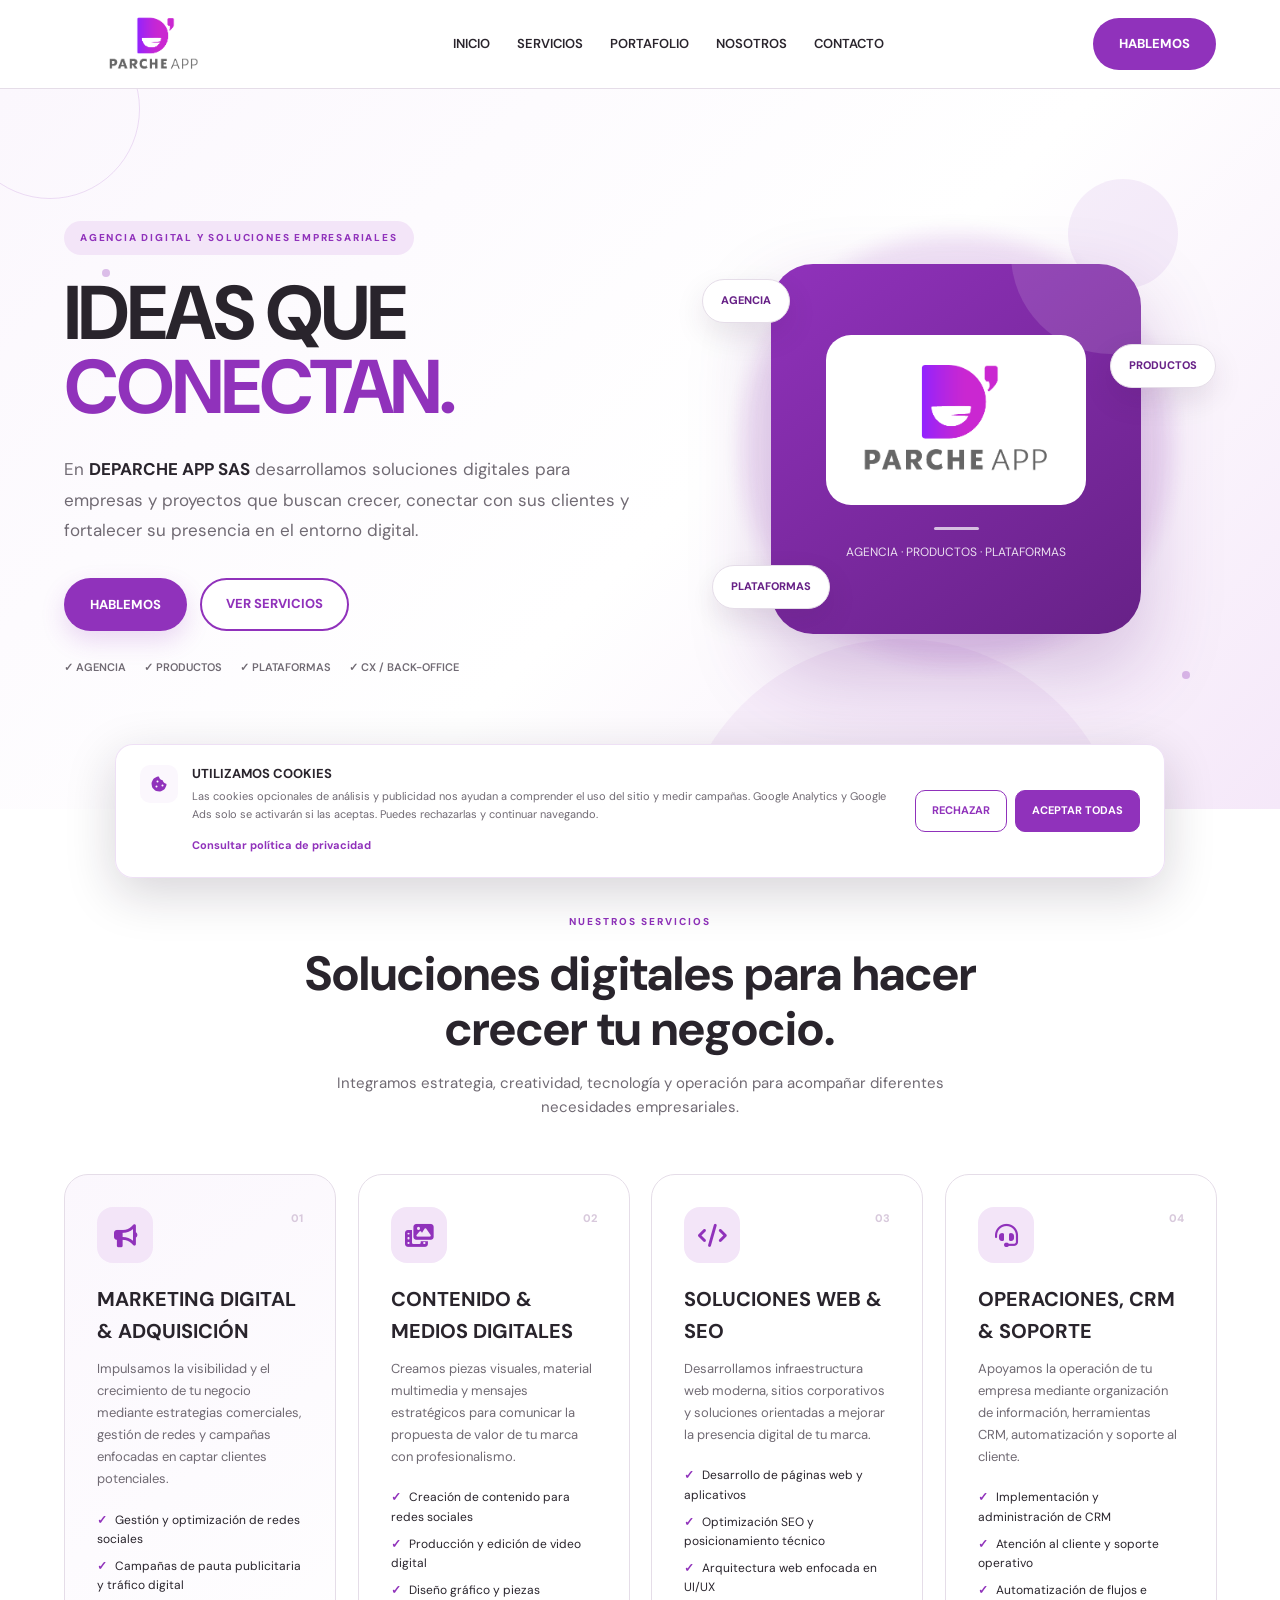
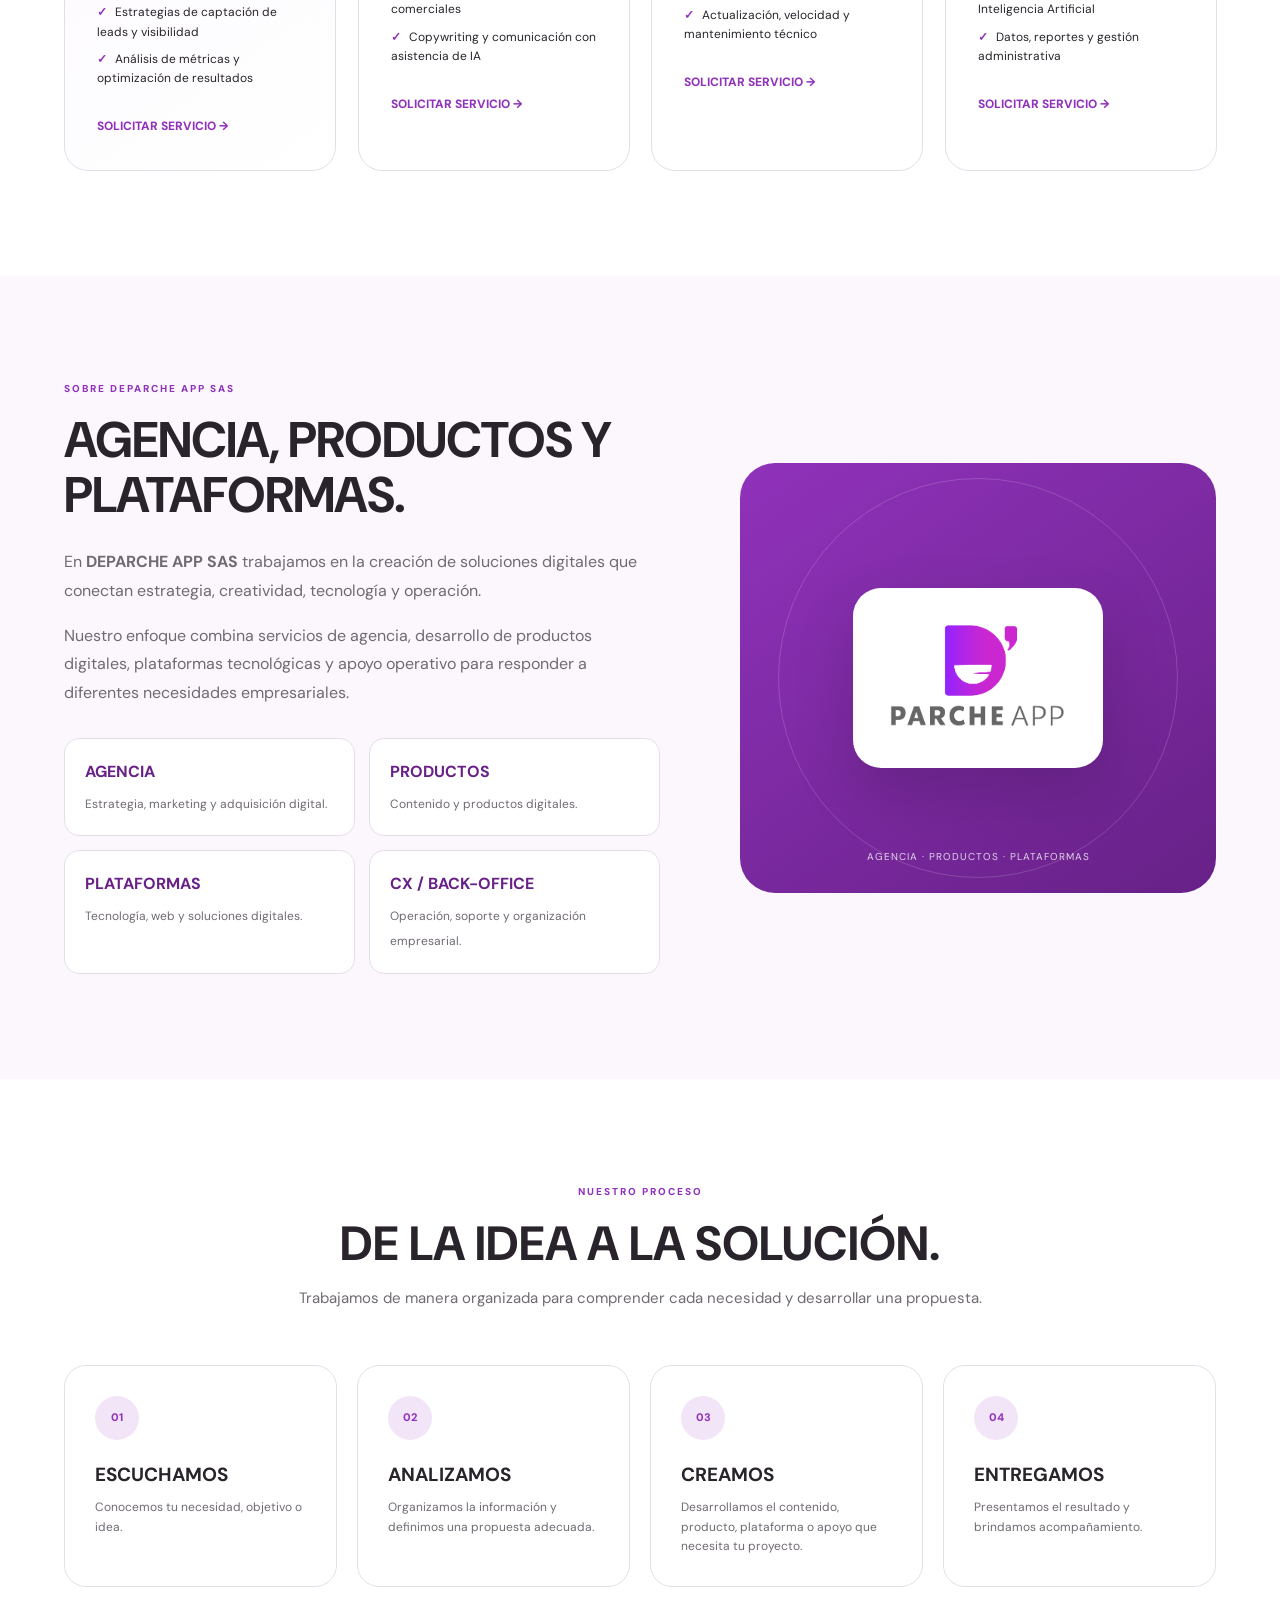
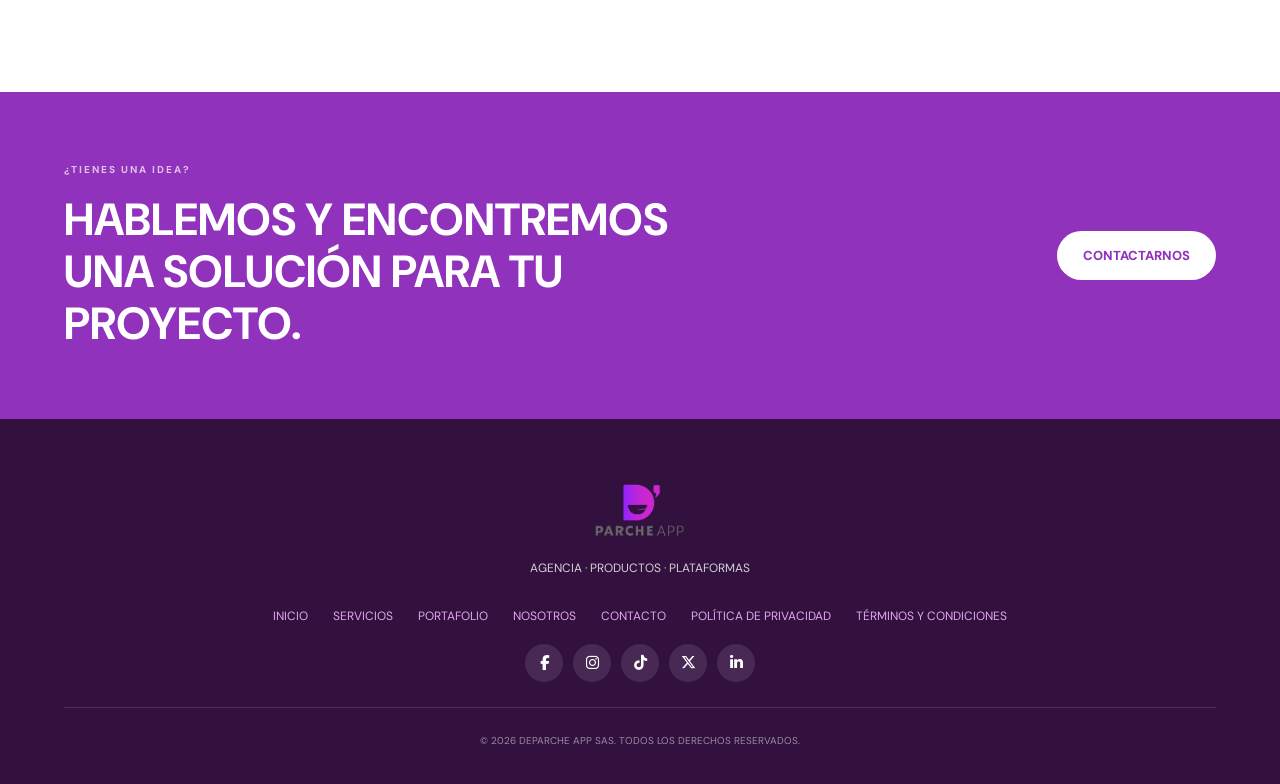
==== commit 723a685f: "Update index.html" ====
--- a/index.html
+++ b/index.html
@@ -302,12 +302,21 @@
             font-size: 10px;
             line-height: 1.6;
         }
-
-        .modal-inicio-privacidad a,
-        .cookie-texto a,
-        .footer-links a {
-            color: var(--morado);
-        }
+.modal-inicio-privacidad a,
+.cookie-texto a {
+    color: var(--morado);
+}
+
+/* Corrección de color de los enlaces del footer */
+.footer-links a,
+.footer-links a:visited {
+    color: #DFA9ED !important;
+}
+
+.footer-links a:hover,
+.footer-links a:focus-visible {
+    color: #FFFFFF !important;
+}
 
         /* Animaciones al desplazarse */
         .scroll-reveal,
@@ -521,88 +530,74 @@
     }
 }
 
-/* CELULARES PEQUEÑOS */
-@media (max-width: 360px) {
+/* TABLET Y CELULARES */
+@media (max-width: 700px) {
     .cookie-banner {
-        left: 8px;
-        right: 8px;
-        bottom: 8px;
-        padding: 14px;
-        gap: 13px;
-        border-radius: 14px;
+        left: 12px;
+        right: 12px;
+        bottom: 12px;
+        transform: none;
+        width: auto;
+        max-width: none;
+        flex-direction: column;
+        align-items: stretch;
+        gap: 12px;
+        padding: 15px;
+        border-radius: 15px;
     }
 
     .cookie-texto {
+        width: 100%;
         gap: 10px;
     }
 
     .cookie-icono {
         width: 32px;
         height: 32px;
-        flex-basis: 32px;
+        flex: 0 0 32px;
     }
 
+    .cookie-texto h3 {
+        font-size: 12px;
+    }
+
+    .cookie-texto p {
+        font-size: 10px;
+        line-height: 1.45;
+    }
+
+    .cookie-texto a {
+        font-size: 10px;
+    }
+
     .cookie-acciones {
-        flex-direction: column;
-        align-items: stretch;
+        display: flex;
+        flex-direction: row;
+        flex-wrap: nowrap;
+        width: 100%;
+        gap: 8px;
     }
 
     .cookie-boton {
-        width: 100%;
-        flex: 1 1 auto;
+        flex: 1 1 0;
+        width: auto;
+        min-width: 0;
+        min-height: 36px;
+        padding: 8px 5px;
+        font-size: 10px;
+        border-radius: 8px;
+        white-space: nowrap;
     }
 }
 
-        @media (max-width: 600px) {
-            .contacto-selector { padding: 12px; }
-            .contacto-selector-card { padding: 28px 22px; }
-
-            .modal-inicio {
-                padding: 12px;
-                align-items: flex-start;
-            }
-
-            .modal-inicio-contenido {
-                margin-top: 20px;
-                padding: 28px 22px;
-                border-radius: 22px;
-                max-height: 94vh;
-            }
-
-            .inicio-form-row {
-                grid-template-columns: 1fr;
-                gap: 0;
-            }
-
-            .modal-inicio-header h2 { font-size: 25px; }
-
-            .cookie-banner {
-                left: 12px;
-                right: 12px;
-                bottom: 12px;
-                flex-direction: column;
-                align-items: stretch;
-                gap: 15px;
-                padding: 18px;
-            }
-
-            .cookie-acciones {
-                flex-direction: column-reverse;
-            }
-
-            .cookie-boton { width: 100%; }
-        }
-
-        @media (prefers-reduced-motion: reduce) {
-            .scroll-reveal,
-            .scroll-reveal-left,
-            .scroll-reveal-right,
-            .scroll-scale {
-                opacity: 1;
-                transform: none;
-                transition: none;
-            }
-        }
+@media (max-width: 360px) {
+    .cookie-boton {
+        font-size: 9px;
+        padding: 8px 3px;
+    }
+}
+
+
     </style>
 </head>
 <body>
@@ -1460,234 +1455,6 @@
 
 </footer>
 
-
-<!-- =====================================================
-     JAVASCRIPT
-     Este bloque controla el menú, el formulario,
-     las animaciones y el consentimiento de cookies.
-===================================================== -->
-
-<script>
-document.addEventListener("DOMContentLoaded", function () {
-
-    /* MENÚ MÓVIL */
-
-    const menuMobile = document.getElementById("menuMobile");
-    const menuMobileContent = document.getElementById("menuMobileContent");
-
-    if (menuMobile && menuMobileContent) {
-        menuMobile.addEventListener("click", function () {
-            const abierto = menuMobileContent.classList.toggle("active");
-            menuMobile.setAttribute("aria-expanded", String(abierto));
-        });
-
-        menuMobileContent.querySelectorAll("a").forEach(function (enlace) {
-            enlace.addEventListener("click", function () {
-                menuMobileContent.classList.remove("active");
-                menuMobile.setAttribute("aria-expanded", "false");
-            });
-        });
-    }
-
-
-    /* SELECTOR DE CONTACTO Y MODAL */
-
-    const selector = document.getElementById("contactoSelectorInicio");
-    const modal = document.getElementById("modalInicio");
-
-    const botonHero = document.getElementById("botonHablemosHero");
-    const botonCTA = document.getElementById("botonContactarnosInicio");
-
-    const cerrarSelector = document.getElementById("cerrarSelectorInicio");
-    const opcionCorreo = document.getElementById("opcionCorreoInicio");
-    const cerrarModal = document.getElementById("cerrarModalInicio");
-
-    function abrirSelector() {
-        if (!selector) return;
-
-        selector.classList.add("active");
-        selector.setAttribute("aria-hidden", "false");
-        document.body.style.overflow = "hidden";
-    }
-
-    function cerrarSelectorFuncion() {
-        if (!selector) return;
-
-        const elementoActivo = document.activeElement;
-
-        if (elementoActivo && selector.contains(elementoActivo)) {
-            elementoActivo.blur();
-        }
-
-        selector.classList.remove("active");
-        selector.setAttribute("aria-hidden", "true");
-
-        if (!modal || !modal.classList.contains("active")) {
-            document.body.style.overflow = "";
-        }
-    }
-
-    function abrirFormulario() {
-        cerrarSelectorFuncion();
-
-        if (!modal) return;
-
-        modal.classList.add("active");
-        modal.setAttribute("aria-hidden", "false");
-        document.body.style.overflow = "hidden";
-
-        const campoNombre = document.getElementById("nombreInicio");
-        if (campoNombre) campoNombre.focus();
-    }
-
-    function cerrarFormulario() {
-        if (!modal) return;
-
-        const elementoActivo = document.activeElement;
-
-        if (elementoActivo && modal.contains(elementoActivo)) {
-            elementoActivo.blur();
-        }
-
-        modal.classList.remove("active");
-        modal.setAttribute("aria-hidden", "true");
-        document.body.style.overflow = "";
-    }
-
-    if (botonHero) botonHero.addEventListener("click", abrirSelector);
-    if (botonCTA) botonCTA.addEventListener("click", abrirSelector);
-
-    if (cerrarSelector) {
-        cerrarSelector.addEventListener("click", cerrarSelectorFuncion);
-    }
-
-    if (opcionCorreo) {
-        opcionCorreo.addEventListener("click", abrirFormulario);
-    }
-
-    if (cerrarModal) {
-        cerrarModal.addEventListener("click", cerrarFormulario);
-    }
-
-    if (selector) {
-        selector.addEventListener("click", function (evento) {
-            if (evento.target === selector) cerrarSelectorFuncion();
-        });
-    }
-
-    if (modal) {
-        modal.addEventListener("click", function (evento) {
-            if (evento.target === modal) cerrarFormulario();
-        });
-    }
-
-    document.addEventListener("keydown", function (evento) {
-        if (evento.key === "Escape") {
-            cerrarFormulario();
-            cerrarSelectorFuncion();
-        }
-    });
-
-
-    /* ENVÍO DEL FORMULARIO WEB3FORMS */
-
-    const formulario = document.getElementById("formularioContactoInicio");
-
-    if (formulario) {
-        formulario.addEventListener("submit", async function (evento) {
-            evento.preventDefault();
-
-            if (!formulario.checkValidity()) {
-                formulario.reportValidity();
-                return;
-            }
-
-            const boton = document.getElementById("botonEnviarInicio");
-            const textoBoton = document.getElementById("textoBotonInicio");
-            const mensaje = document.getElementById("mensajeFormularioInicio");
-
-            boton.disabled = true;
-            textoBoton.textContent = "ENVIANDO...";
-            mensaje.textContent = "";
-
-            try {
-                const respuesta = await fetch(
-                    "https://api.web3forms.com/submit",
-                    {
-                        method: "POST",
-                        body: new FormData(formulario)
-                    }
-                );
-
-                const resultado = await respuesta.json();
-
-                if (!respuesta.ok || !resultado.success) {
-                    throw new Error("No se pudo enviar el formulario.");
-                }
-
-                mensaje.textContent =
-                    "¡Solicitud enviada correctamente! Gracias por contactarnos.";
-
-                mensaje.style.color = "#238636";
-                textoBoton.textContent = "ENVIADO ✓";
-
-                formulario.reset();
-
-                setTimeout(cerrarFormulario, 3000);
-
-            } catch (error) {
-                console.error("Error al enviar el formulario:", error);
-
-                mensaje.textContent =
-                    "No pudimos enviar tu solicitud. Inténtalo nuevamente.";
-
-                mensaje.style.color = "#c62828";
-                textoBoton.textContent = "INTENTAR NUEVAMENTE";
-
-            } finally {
-                boton.disabled = false;
-
-                if (textoBoton.textContent === "ENVIADO ✓") {
-                    textoBoton.textContent = "ENVIAR SOLICITUD";
-                }
-            }
-        });
-    }
-
-
-    /* ANIMACIONES AL DESPLAZARSE */
-
-    const elementos = document.querySelectorAll(
-        ".scroll-reveal, .scroll-reveal-left, " +
-        ".scroll-reveal-right, .scroll-scale"
-    );
-
-    if ("IntersectionObserver" in window) {
-        const observador = new IntersectionObserver(function (entradas) {
-            entradas.forEach(function (entrada) {
-                if (entrada.isIntersecting) {
-                    entrada.target.classList.add("visible");
-                } else {
-                    entrada.target.classList.remove("visible");
-                }
-            });
-        }, {
-            threshold: 0.12,
-            rootMargin: "0px 0px -50px 0px"
-        });
-
-        elementos.forEach(function (elemento) {
-            observador.observe(elemento);
-        });
-    } else {
-        elementos.forEach(function (elemento) {
-            elemento.classList.add("visible");
-        });
-    }
-
-});
-</script>
-
 <script src="js/script.js"></script>
 <script src="js/cookies.js"></script>
 
